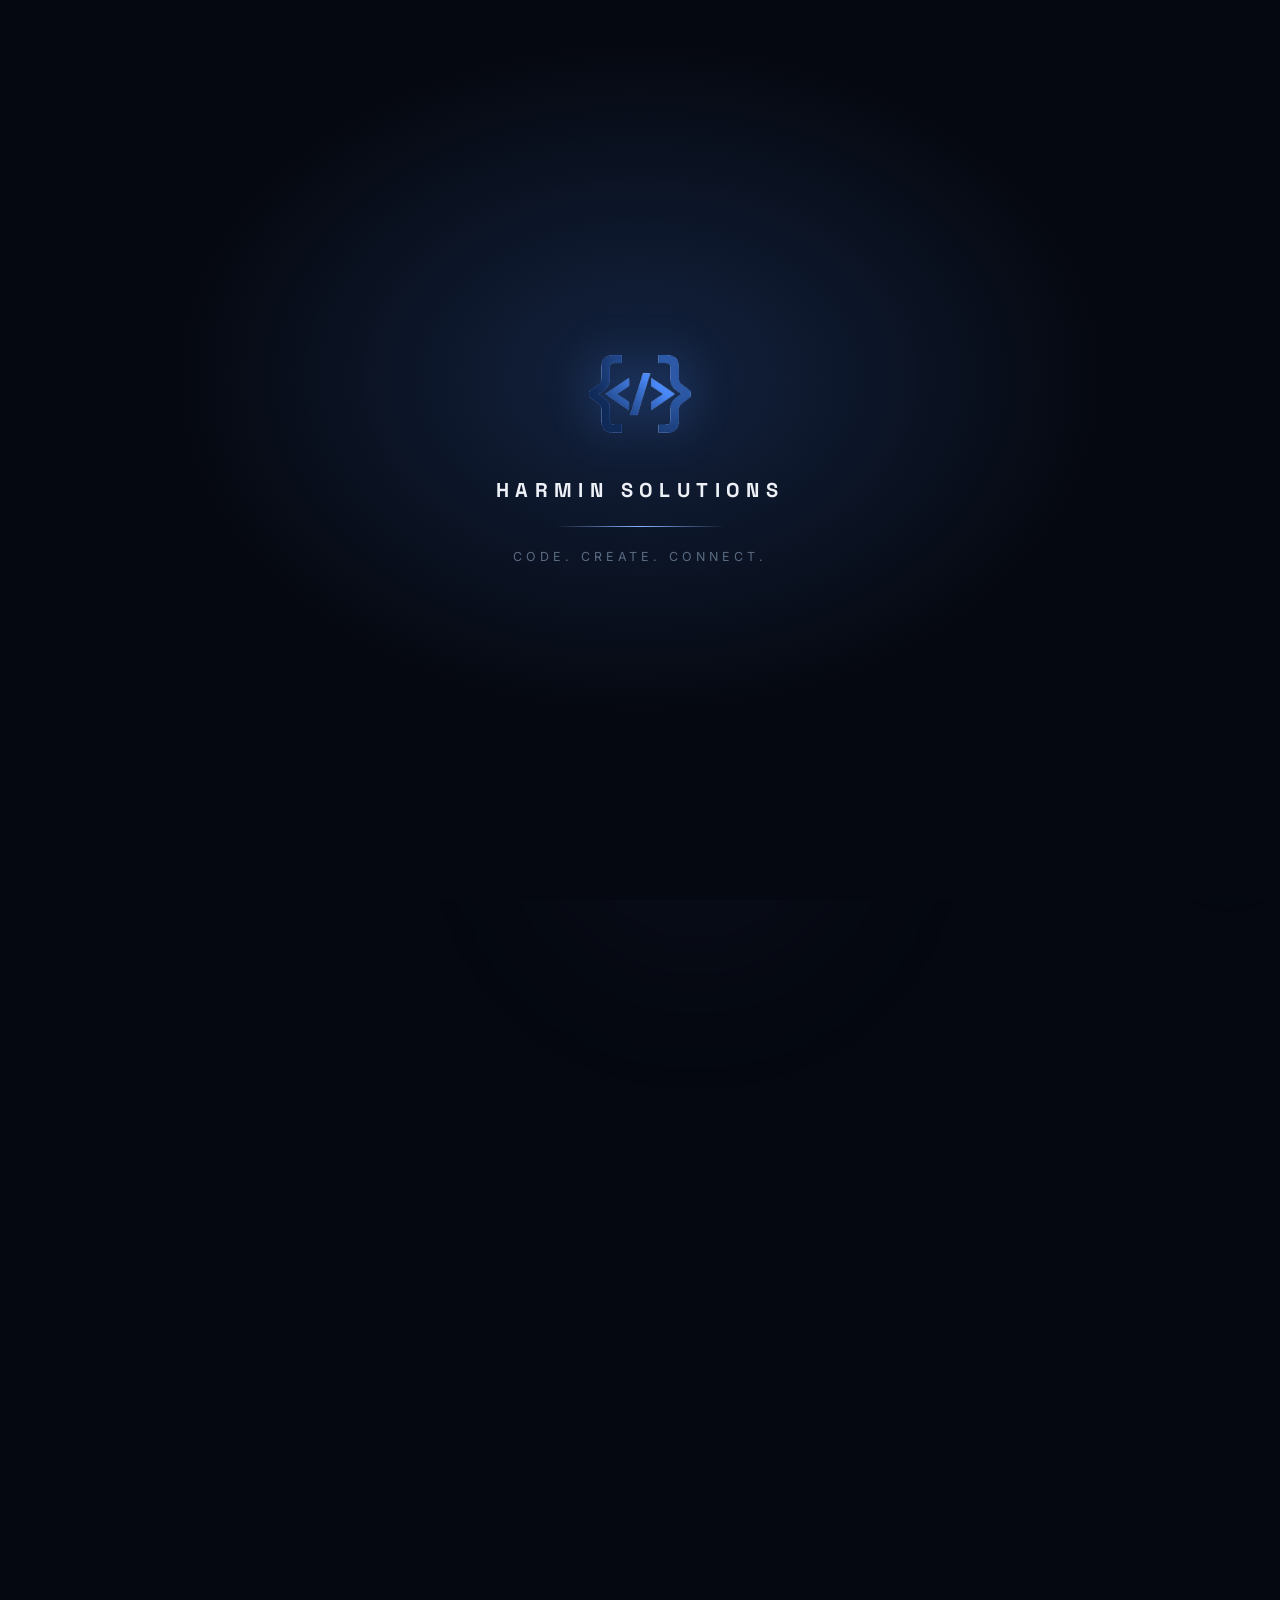
==== index.html @ 84d64950 "Update index.html" ====
<!DOCTYPE html>
<html lang="en">
<head>
<meta charset="UTF-8">
<meta name="viewport" content="width=device-width, initial-scale=1.0, viewport-fit=cover">
<script>
  // Always land at the top on refresh/reload/direct load instead of the
  // browser restoring the last scroll position or jumping to a #hash
  // left over from a previous in-page link click.
  if (window.history && 'scrollRestoration' in window.history) {
    window.history.scrollRestoration = 'manual';
  }
  if (window.location.hash && window.history && window.history.replaceState) {
    window.history.replaceState(null, '', window.location.pathname + window.location.search);
  }
</script>
<title>Harmin Solutions | Code. Create. Connect.</title>
<meta name="description" content="Harmin Solutions builds web apps, mobile apps, and custom software, designed, built, and supported by a hands-on dev team.">

<!-- Open Graph / rich link preview (WhatsApp, Telegram, iMessage, Slack, Discord, Facebook, LinkedIn) -->
<meta property="og:type" content="website">
<meta property="og:site_name" content="Harmin Solutions">
<meta property="og:title" content="Harmin Solutions | Code. Create. Connect.">
<meta property="og:description" content="Harmin Solutions builds web apps, mobile apps, and custom software, designed, built, and supported by a hands-on dev team.">
<meta property="og:image" content="https://harminsolutions.com/og-image.jpg">
<meta property="og:image:width" content="1200">
<meta property="og:image:height" content="630">
<meta property="og:image:alt" content="Harmin Solutions | Code. Create. Connect.">
<meta property="og:url" content="https://harminsolutions.com">

<!-- Twitter/X card -->
<meta name="twitter:card" content="summary_large_image">
<meta name="twitter:title" content="Harmin Solutions | Code. Create. Connect.">
<meta name="twitter:description" content="Harmin Solutions builds web apps, mobile apps, and custom software, designed, built, and supported by a hands-on dev team.">
<meta name="twitter:image" content="https://harminsolutions.com/og-image.jpg">
<link rel="icon" type="image/png" href="[data-uri]">
<link rel="preconnect" href="https://fonts.googleapis.com">
<link rel="preconnect" href="https://fonts.gstatic.com" crossorigin>
<link href="https://fonts.googleapis.com/css2?family=Space+Grotesk:wght@500;600;700;800&family=Inter:wght@400;500;600;700;800&display=swap" rel="stylesheet">
<style>
  :root{
    color-scheme: dark;
    --bg:#050810;
    --bg-soft:#0A1122;
    --panel:#0D1830;
    --panel-2:#101F3B;
    --glass: rgba(13,24,48,0.52);
    --glass-strong: rgba(9,15,30,0.8);
    --border:rgba(76,141,255,0.16);
    --border-strong:rgba(76,141,255,0.36);
    --navy-deep:#041635;
    --navy:#0C2D5C;
    --royal:#1B4E8F;
    --accent:#4C8DFF;
    --accent-2:#8AB4FF;
    --silver:#AEB7C4;
    --silver-bright:#E7EAF0;
    --slate:#3A4657;
    --ink:#EDF1F7;
    --ink-dim:#8FA0B8;
    --comment:#5A6B82;
    --maxw:1180px;
    --radius:14px;
    --radius-lg:24px;
    --ease-out: cubic-bezier(0.16,1,0.3,1);
    --ease-soft: cubic-bezier(0.22,0.61,0.36,1);
  }

  *{ margin:0; padding:0; box-sizing:border-box; }
  html{ scroll-behavior:smooth; -webkit-text-size-adjust:100%; text-size-adjust:100%; }

  html, body{
    max-width:100%;
    overflow-x:hidden;
  }

  body{
    background:var(--bg);
    color:var(--ink);
    font-family:'Inter', sans-serif;
    font-size:16px;
    line-height:1.6;
    -webkit-font-smoothing:antialiased;
    overflow-x:hidden;
  }

  body::before{
    content:"";
    position:fixed;
    inset:0;
    background-image:
      radial-gradient(ellipse 950px 550px at 12% -8%, rgba(76,141,255,0.16), transparent 60%),
      radial-gradient(ellipse 750px 520px at 100% 6%, rgba(138,180,255,0.10), transparent 60%),
      radial-gradient(ellipse 900px 600px at 85% 98%, rgba(27,78,143,0.18), transparent 55%),
      linear-gradient(rgba(255,255,255,0.02) 1px, transparent 1px),
      linear-gradient(90deg, rgba(255,255,255,0.02) 1px, transparent 1px);
    background-size: auto, auto, auto, 44px 44px, 44px 44px;
    pointer-events:none;
    z-index:0;
  }
  body::after{
    content:"";
    position:fixed;
    inset:0;
    z-index:1;
    pointer-events:none;
    opacity:0.03;
    mix-blend-mode:overlay;
    background-image:url("data:image/svg+xml,%3Csvg xmlns='http://www.w3.org/2000/svg' width='120' height='120'%3E%3Cfilter id='n'%3E%3CfeTurbulence type='fractalNoise' baseFrequency='0.9' numOctaves='2' stitchTiles='stitch'/%3E%3C/filter%3E%3Crect width='100%25' height='100%25' filter='url(%23n)'/%3E%3C/svg%3E");
  }

  .aurora{ position:fixed; z-index:0; pointer-events:none; border-radius:50%; filter:blur(95px); opacity:0.55; will-change:transform; }
  .aurora-1{ width:540px; height:540px; top:-150px; left:-130px; background:radial-gradient(circle, rgba(76,141,255,0.32), transparent 70%); animation:drift1 26s ease-in-out infinite; }
  .aurora-2{ width:460px; height:460px; top:28%; right:-160px; background:radial-gradient(circle, rgba(27,78,143,0.34), transparent 70%); animation:drift2 32s ease-in-out infinite; }
  .aurora-3{ width:420px; height:420px; bottom:-130px; left:38%; background:radial-gradient(circle, rgba(138,180,255,0.14), transparent 70%); animation:drift3 30s ease-in-out infinite; }
  @keyframes drift1{ 0%,100%{ transform:translate(0,0) scale(1);} 50%{ transform:translate(60px,80px) scale(1.12);} }
  @keyframes drift2{ 0%,100%{ transform:translate(0,0) scale(1);} 50%{ transform:translate(-70px,50px) scale(0.92);} }
  @keyframes drift3{ 0%,100%{ transform:translate(0,0) scale(1);} 50%{ transform:translate(40px,-60px) scale(1.08);} }

  #spotlight{ position:fixed; inset:0; z-index:2; pointer-events:none; opacity:0; transition:opacity 0.4s ease; background:radial-gradient(600px circle at var(--x,50%) var(--y,50%), rgba(76,141,255,0.07), transparent 70%); }
  #spotlight.active{ opacity:1; }

  h1,h2,h3,h4{ font-family:'Space Grotesk', sans-serif; font-weight:700; letter-spacing:-0.01em; color:var(--ink); }
  a{ color:inherit; text-decoration:none; -webkit-tap-highlight-color:rgba(76,141,255,0.15); }
  button{ -webkit-tap-highlight-color:rgba(76,141,255,0.15); }
  img{ max-width:100%; display:block; }
  .container{ width:100%; max-width:var(--maxw); margin:0 auto; padding:0 28px; position:relative; z-index:1; }
  section{ position:relative; z-index:1; }
  ::selection{ background:var(--accent); color:#04070F; }
  :focus-visible{ outline:2px solid var(--accent-2); outline-offset:3px; border-radius:4px; }

  #progress{ position:fixed; top:0; left:0; height:3px; width:0%; background:linear-gradient(90deg, var(--royal), var(--accent), var(--silver-bright)); z-index:200; box-shadow:0 0 12px rgba(76,141,255,0.6); transition:width 0.08s linear; }

  /* ---------- WELCOME / INTRO ---------- */
  .intro-overlay{
    position:fixed; inset:0; z-index:300;
    background:var(--bg);
    display:flex; align-items:center; justify-content:center; flex-direction:column; gap:20px;
    transition:opacity 0.9s var(--ease-out), visibility 0.9s var(--ease-out);
  }
  .intro-overlay::before{
    content:"";
    position:absolute; inset:0;
    background:radial-gradient(ellipse 720px 520px at 50% 42%, rgba(76,141,255,0.20), transparent 65%);
    pointer-events:none;
  }
  .intro-overlay.hide{ opacity:0; visibility:hidden; pointer-events:none; }
  body.intro-lock{ overflow:hidden; height:100vh; }

  .intro-logo{
    width:min(120px, 30vw);
    position:relative; z-index:1;
    opacity:0;
    animation:introLogoIn 1.7s var(--ease-out) 0.25s forwards;
  }
  @keyframes introLogoIn{
    0%{ opacity:0; transform:scale(0.7) translateY(18px); filter:drop-shadow(0 0 0px rgba(76,141,255,0)); }
    60%{ opacity:1; transform:scale(1.05) translateY(0); filter:drop-shadow(0 0 34px rgba(76,141,255,0.55)); }
    100%{ opacity:1; transform:scale(1) translateY(0); filter:drop-shadow(0 0 22px rgba(76,141,255,0.4)); }
  }
  .intro-word{
    font-family:'Space Grotesk', sans-serif; font-weight:700; font-size:1.25rem;
    letter-spacing:0.32em; text-transform:uppercase; color:var(--ink);
    opacity:0; position:relative; z-index:1;
    animation:introWordIn 1s var(--ease-out) 1.05s forwards;
  }
  @keyframes introWordIn{ from{ opacity:0; transform:translateY(8px); letter-spacing:0.5em; } to{ opacity:1; transform:translateY(0); letter-spacing:0.32em; } }
  .intro-line{
    width:0; height:1px; position:relative; z-index:1;
    background:linear-gradient(90deg, transparent, var(--accent-2), transparent);
    animation:introLineIn 1s var(--ease-out) 1.5s forwards;
  }
  @keyframes introLineIn{ to{ width:170px; } }
  .intro-tagline{
    font-size:0.78rem; letter-spacing:0.1em; text-transform:uppercase; color:var(--comment);
    opacity:0; position:relative; z-index:1;
    animation:introWordIn 1s var(--ease-out) 1.75s forwards;
  }

  @media (prefers-reduced-motion: reduce){
    .intro-overlay{ display:none !important; }
  }
  @media (max-width:600px){
    .intro-word{ font-size:1rem; letter-spacing:0.24em; }
  }

  .reveal{ opacity:0; transform:translateY(24px) scale(0.98); transition:opacity 0.8s var(--ease-out), transform 0.8s var(--ease-out); }
  .reveal.in{ opacity:1; transform:translateY(0) scale(1); }

  @media (prefers-reduced-motion: reduce){
    *{ transition:none !important; animation:none !important; }
    html{ scroll-behavior:auto; }
    .reveal{ opacity:1; transform:none; }
    .aurora{ display:none; }
    #spotlight{ display:none; }
    .marquee-track{ animation:none !important; flex-wrap:wrap; transform:none !important; }
    .hero-parallax{ transform:none !important; }
  }

  /* ---------- NAV ---------- */
  header{ position:fixed; top:0; left:0; right:0; z-index:100; background:rgba(5,8,16,0.62); backdrop-filter:blur(20px) saturate(160%); -webkit-backdrop-filter:blur(20px) saturate(160%); border-bottom:1px solid rgba(255,255,255,0.06); }
  nav{ max-width:var(--maxw); margin:0 auto; padding:14px max(28px, env(safe-area-inset-right)) 14px max(28px, env(safe-area-inset-left)); display:flex; align-items:center; justify-content:space-between; gap:12px; }
  .brand{ display:flex; align-items:center; gap:11px; min-width:0; flex-shrink:1; }
  .brand img{ height:32px; width:auto; flex-shrink:0; filter:drop-shadow(0 0 10px rgba(76,141,255,0.4)); }
  .brand-text{ font-family:'Space Grotesk', sans-serif; font-weight:700; font-size:1.12rem; color:var(--ink); letter-spacing:-0.01em; white-space:nowrap; overflow:hidden; text-overflow:ellipsis; }
  .nav-links{ display:flex; align-items:center; gap:30px; }
  .nav-links a{ font-size:0.92rem; color:var(--ink-dim); font-weight:500; position:relative; padding:4px 0; transition:color 0.2s ease; }
  .nav-links a:hover{ color:var(--ink); }
  .nav-links a::after{ content:""; position:absolute; left:0; bottom:0; width:0; height:1px; background:linear-gradient(90deg, var(--accent), var(--silver-bright)); transition:width 0.3s var(--ease-out); }
  .nav-links a:hover::after{ width:100%; }
  .nav-cta{ display:flex; align-items:center; gap:14px; flex-shrink:0; }

  .btn{ display:inline-flex; align-items:center; gap:8px; font-family:'Inter', sans-serif; font-weight:600; font-size:0.92rem; padding:11px 22px; border-radius:9px; cursor:pointer; border:1px solid transparent; transition:transform 0.25s var(--ease-out), box-shadow 0.25s var(--ease-out), background 0.25s ease, border-color .25s ease; white-space:nowrap; position:relative; isolation:isolate; }
  .btn:active{ transform:translateY(1px) scale(0.98); }

  .btn-primary{ background:linear-gradient(135deg, var(--silver-bright), var(--silver) 55%, #8b96a6); color:#0A1122; box-shadow:0 8px 24px -10px rgba(76,141,255,0.35); overflow:hidden; }
  .btn-primary::before{ content:""; position:absolute; inset:0; background:linear-gradient(115deg, transparent 20%, rgba(76,141,255,0.55) 45%, transparent 65%); transform:translateX(-120%); transition:transform 0.7s var(--ease-out); z-index:-1; }
  .btn-primary:hover::before{ transform:translateX(120%); }
  .btn-primary:hover{ box-shadow:0 10px 34px -6px rgba(76,141,255,0.5), 0 0 0 1px rgba(76,141,255,0.4); transform:translateY(-2px); }

  .btn-ghost{ background:rgba(255,255,255,0.02); border-color:var(--border-strong); color:var(--ink); backdrop-filter:blur(8px); }
  .btn-ghost:hover{ border-color:var(--accent-2); background:rgba(76,141,255,0.08); transform:translateY(-2px); box-shadow:0 8px 24px -12px rgba(76,141,255,0.4); }

  .menu-toggle{ display:none; background:none; border:none; color:var(--ink); cursor:pointer; padding:10px; margin:-10px; flex-shrink:0; }
  .menu-toggle svg line{ transition:transform 0.25s ease, opacity 0.2s ease; transform-origin:center; }
  .menu-toggle.active #menuLine1{ transform:translateY(6px) rotate(45deg); }
  .menu-toggle.active #menuLine2{ opacity:0; }
  .menu-toggle.active #menuLine3{ transform:translateY(-6px) rotate(-45deg); }

  /* ---------- HERO ---------- */
  .hero{ padding:172px 0 100px; display:grid; grid-template-columns:1.05fr 0.95fr; gap:40px; align-items:center; position:relative; }
  .eyebrow{ display:inline-flex; align-items:center; gap:8px; font-family:'Inter', sans-serif; font-weight:700; font-size:0.76rem; letter-spacing:0.1em; text-transform:uppercase; color:var(--accent-2); background:rgba(76,141,255,0.09); border:1px solid var(--border); padding:6px 12px; border-radius:100px; margin-bottom:22px; backdrop-filter:blur(6px); }
  .eyebrow .dot{ width:6px; height:6px; border-radius:50%; background:var(--accent-2); box-shadow:0 0 0 0 rgba(76,141,255,0.6); animation:pulse 2.2s infinite; }
  @keyframes pulse{ 0%{ box-shadow:0 0 0 0 rgba(76,141,255,0.5);} 70%{ box-shadow:0 0 0 6px rgba(76,141,255,0);} 100%{ box-shadow:0 0 0 0 rgba(76,141,255,0);} }

  .hero h1{ font-size:clamp(2.3rem, 4.4vw, 3.6rem); line-height:1.12; margin-bottom:22px; }
  .hero h1 .accent{ background:linear-gradient(100deg, var(--silver-bright), var(--accent-2) 45%, var(--silver-bright)); background-size:200% auto; -webkit-background-clip:text; background-clip:text; color:transparent; animation:sheen 6s linear infinite; }
  @keyframes sheen{ 0%{ background-position:0% center;} 100%{ background-position:200% center;} }
  .hero p.lead{ font-size:1.08rem; color:var(--ink-dim); max-width:480px; margin-bottom:34px; }
  .hero-ctas{ display:flex; gap:14px; flex-wrap:wrap; margin-bottom:36px; }
  .hero-meta{ display:flex; gap:26px; flex-wrap:wrap; }
  .hero-meta span{ font-size:0.85rem; color:var(--comment); display:flex; align-items:center; gap:7px; }
  .hero-meta svg{ width:15px; height:15px; flex-shrink:0; color:var(--accent-2); }

  /* ---------- 3D hero visual ---------- */
  .hero-visual{ position:relative; display:flex; align-items:center; justify-content:center; min-height:400px; perspective:1100px; }
  .hero-stage{ position:relative; width:320px; height:320px; max-width:100%; }
  .hero-glow{ position:absolute; inset:-70px; border-radius:50%; background:radial-gradient(circle, rgba(76,141,255,0.30), transparent 65%); filter:blur(6px); animation:stagepulse 5s ease-in-out infinite; }
  .hero-ring{ position:absolute; inset:6%; border:1px solid rgba(76,141,255,0.4); border-radius:50%; transform:rotateX(74deg); }
  .hero-ring-spin{ position:absolute; inset:0; border-radius:50%; animation:ringspin 16s linear infinite; }
  .hero-ring-spin::before{ content:""; position:absolute; top:-3px; left:50%; margin-left:-4px; width:8px; height:8px; background:var(--accent-2); border-radius:50%; box-shadow:0 0 14px var(--accent-2); }
  .hero-ring-2{ position:absolute; inset:16%; border:1px solid rgba(231,234,240,0.18); border-radius:50%; transform:rotateX(74deg) rotateZ(40deg); }
  .hero-shadow{ position:absolute; bottom:-14px; left:50%; transform:translateX(-50%); width:200px; height:30px; background:radial-gradient(ellipse, rgba(0,0,0,0.6), transparent 70%); filter:blur(4px); animation:shadowpulse 6s ease-in-out infinite; }
  .hero-parallax{ position:absolute; inset:0; transform:rotateY(var(--py,0deg)) rotateX(var(--px,0deg)); transition:transform 0.4s var(--ease-out); transform-style:preserve-3d; }
  .hero-icon-wrap{ position:relative; width:100%; height:100%; display:flex; align-items:center; justify-content:center; animation:float3d 6s ease-in-out infinite; transform-style:preserve-3d; }
  .hero-icon-wrap img{ width:220px; max-width:100%; filter:drop-shadow(0 26px 34px rgba(0,0,0,0.55)) drop-shadow(0 0 44px rgba(76,141,255,0.4)); }
  .hero-sheen{ position:absolute; inset:0; background:linear-gradient(115deg, transparent 34%, rgba(255,255,255,0.35) 50%, transparent 64%); mix-blend-mode:overlay; animation:sheenmove 5s ease-in-out infinite; pointer-events:none; border-radius:50%; }

  @keyframes float3d{ 0%,100%{ transform:translateY(0) rotateY(-8deg) rotateX(4deg);} 50%{ transform:translateY(-18px) rotateY(8deg) rotateX(-4deg);} }
  @keyframes ringspin{ from{ transform:rotateZ(0deg);} to{ transform:rotateZ(360deg);} }
  @keyframes stagepulse{ 0%,100%{ opacity:0.55; transform:scale(1);} 50%{ opacity:0.85; transform:scale(1.06);} }
  @keyframes shadowpulse{ 0%,100%{ transform:translateX(-50%) scale(1); opacity:0.55;} 50%{ transform:translateX(-50%) scale(0.82); opacity:0.3;} }
  @keyframes sheenmove{ 0%,100%{ transform:translateX(-30%);} 50%{ transform:translateX(30%);} }

  /* ---------- Section heading shared ---------- */
  .section-head{ max-width:620px; margin-bottom:56px; }
  .section-head .eyebrow{ margin-bottom:18px; }
  .section-head h2{ font-size:clamp(1.7rem, 3vw, 2.3rem); margin-bottom:14px; }
  .section-head p{ color:var(--ink-dim); font-size:1.02rem; }
  .section-head.center{ margin-left:auto; margin-right:auto; text-align:center; }
  .section-head.center p{ margin-left:auto; margin-right:auto; }

  /* ---------- SERVICES (bento) ---------- */
  .services{ padding:110px 0; }
  .services-grid{ display:grid; grid-template-columns:repeat(3, 1fr); grid-auto-flow:dense; gap:18px; }
  .service-card{ background:var(--glass); backdrop-filter:blur(16px) saturate(140%); -webkit-backdrop-filter:blur(16px) saturate(140%); border:1px solid var(--border); border-radius:var(--radius); padding:28px 24px; transition:transform 0.4s var(--ease-out), border-color 0.4s ease, box-shadow 0.4s ease, background 0.4s ease; position:relative; overflow:hidden; }
  .service-card::before{ content:""; position:absolute; inset:0; background:radial-gradient(320px circle at var(--mx,50%) var(--my,0%), rgba(76,141,255,0.14), transparent 60%); opacity:0; transition:opacity 0.4s ease; pointer-events:none; }
  .service-card:hover::before{ opacity:1; }
  .service-card:hover{ transform:translateY(-6px); border-color:var(--border-strong); background:rgba(16,31,59,0.62); box-shadow:0 24px 50px -24px rgba(76,141,255,0.4); }
  @media (min-width:981px){ .service-card.featured{ grid-column:span 2; } .service-card.featured p{ max-width:70%; } }
  .service-icon-wrap{ width:44px; height:44px; border-radius:12px; background:linear-gradient(155deg, rgba(76,141,255,0.18), rgba(27,78,143,0.06)); border:1px solid var(--border); display:flex; align-items:center; justify-content:center; margin-bottom:18px; transition:transform 0.4s var(--ease-out), box-shadow 0.4s ease; }
  .service-card:hover .service-icon-wrap{ transform:scale(1.08) rotate(-4deg); box-shadow:0 0 24px -4px rgba(76,141,255,0.55); }
  .service-icon{ width:22px; height:22px; color:var(--accent-2); }
  .service-card h3{ font-size:1.1rem; margin-bottom:10px; }
  .service-card p{ color:var(--ink-dim); font-size:0.93rem; }

  /* ---------- PROCESS ---------- */
  .process{ padding:110px 0; background:var(--bg-soft); border-top:1px solid rgba(255,255,255,0.05); border-bottom:1px solid rgba(255,255,255,0.05); position:relative; overflow:hidden; }
  .process-grid{ display:grid; grid-template-columns:repeat(3, 1fr); gap:0; border:1px solid var(--border); border-radius:var(--radius-lg); overflow:hidden; background:var(--glass); backdrop-filter:blur(16px) saturate(140%); -webkit-backdrop-filter:blur(16px) saturate(140%); position:relative; }
  .process-step{ padding:44px 34px; border-right:1px solid var(--border); position:relative; transition:background 0.4s ease; }
  .process-step:hover{ background:rgba(76,141,255,0.05); }
  .process-step:last-child{ border-right:none; }
  .process-num{ font-family:'Space Grotesk', sans-serif; font-weight:700; font-size:0.85rem; color:var(--comment); margin-bottom:24px; display:inline-flex; align-items:center; justify-content:center; width:34px; height:34px; border-radius:50%; border:1px solid var(--border-strong); background:rgba(76,141,255,0.07); transition:box-shadow 0.4s ease, border-color 0.4s ease, color 0.4s ease; }
  .process-step:hover .process-num{ box-shadow:0 0 22px -2px rgba(76,141,255,0.6); border-color:var(--accent-2); color:var(--accent-2); }
  .process-step h3{ font-size:1.6rem; margin-bottom:14px; }
  .process-step h3 .bracket{ color:var(--accent-2); }
  .process-step p{ color:var(--ink-dim); font-size:0.95rem; }

  /* ---------- CLIENTS ---------- */
  .clients{ padding:110px 0; }
  .clients-grid{ display:grid; grid-template-columns:repeat(auto-fit, minmax(220px, 1fr)); gap:20px; max-width:820px; margin:0 auto; }
  .client-card{ background:var(--glass); backdrop-filter:blur(16px) saturate(140%); -webkit-backdrop-filter:blur(16px) saturate(140%); border:1px solid var(--border); border-radius:var(--radius-lg); padding:38px 30px; display:flex; flex-direction:column; align-items:center; text-align:center; gap:16px; transition:transform 0.4s var(--ease-out), border-color 0.4s ease, box-shadow 0.4s ease; }
  .client-card:hover{ transform:translateY(-6px); border-color:var(--border-strong); box-shadow:0 24px 50px -24px rgba(76,141,255,0.4); }
  .client-logo{ width:96px; height:96px; object-fit:contain; filter:drop-shadow(0 8px 18px rgba(0,0,0,0.4)); }
  .client-card h4{ font-family:'Space Grotesk', sans-serif; font-size:1.05rem; font-weight:700; }
  .client-card span{ font-size:0.85rem; color:var(--ink-dim); }
  .client-visit{ display:inline-flex; align-items:center; gap:6px; font-size:0.8rem; font-weight:600; color:var(--accent-2); opacity:0.85; transition:opacity 0.25s ease, gap 0.25s ease; }
  .client-visit svg{ width:13px; height:13px; }
  .client-card:hover .client-visit{ opacity:1; gap:9px; }
  .client-card.placeholder{ border-style:dashed; opacity:0.55; transition:opacity 0.35s ease, transform 0.4s var(--ease-out), border-color 0.35s ease; }
  .client-card.placeholder:hover{ opacity:1; }
  .client-card.placeholder .client-logo-slot{ width:64px; height:64px; border-radius:50%; border:1.5px dashed var(--border-strong); display:flex; align-items:center; justify-content:center; color:var(--comment); font-size:1.6rem; }

  /* ---------- WHY / TECH ---------- */
  .why{ padding:110px 0; }
  .why-grid{ display:grid; grid-template-columns:1fr 1fr; gap:48px; align-items:start; }
  .why-grid > *, .leadership-grid > *, .contact-grid > *, .clients-grid > *{ min-width:0; }
  .why-list{ display:flex; flex-direction:column; gap:22px; }
  .why-item{ display:flex; gap:16px; align-items:flex-start; transition:transform 0.35s var(--ease-out); }
  .why-item:hover{ transform:translateX(4px); }
  .why-check{ flex-shrink:0; width:26px; height:26px; border-radius:8px; background:rgba(76,141,255,0.13); border:1px solid var(--border-strong); display:flex; align-items:center; justify-content:center; margin-top:2px; transition:box-shadow 0.35s ease, background 0.35s ease; }
  .why-item:hover .why-check{ box-shadow:0 0 18px -2px rgba(76,141,255,0.6); background:rgba(76,141,255,0.24); }
  .why-check svg{ width:13px; height:13px; color:var(--accent-2); }
  .why-item h4{ font-family:'Inter',sans-serif; font-size:1.02rem; font-weight:600; margin-bottom:5px; }
  .why-item p{ color:var(--ink-dim); font-size:0.92rem; }

  .tech-card{ background:var(--glass-strong); backdrop-filter:blur(20px) saturate(150%); -webkit-backdrop-filter:blur(20px) saturate(150%); border:1px solid var(--border); border-radius:var(--radius-lg); padding:32px 28px; position:relative; overflow:hidden; box-shadow:0 30px 60px -30px rgba(0,0,0,0.6); }
  .tech-card h3{ font-size:1.15rem; margin-bottom:8px; }
  .tech-card p{ color:var(--ink-dim); font-size:0.93rem; margin-bottom:22px; }

  .marquee{ overflow:hidden; -webkit-mask-image:linear-gradient(90deg, transparent, #000 8%, #000 92%, transparent); mask-image:linear-gradient(90deg, transparent, #000 8%, #000 92%, transparent); }
  .marquee-track{ display:flex; gap:9px; width:max-content; animation:marquee 24s linear infinite; }
  .marquee:hover .marquee-track{ animation-play-state:paused; }
  @keyframes marquee{ from{ transform:translateX(0); } to{ transform:translateX(-50%); } }
  .tag{ font-family:'Inter', sans-serif; font-weight:500; font-size:0.82rem; padding:7px 13px; border-radius:8px; background:rgba(255,255,255,0.04); border:1px solid var(--border); color:var(--ink-dim); white-space:nowrap; transition:border-color 0.3s ease, color 0.3s ease, background 0.3s ease; }
  .tag:hover{ border-color:var(--accent-2); color:var(--accent-2); background:rgba(76,141,255,0.08); }

  /* ---------- LEADERSHIP ---------- */
  .leadership{ padding:110px 0; }
  .leadership-grid{ display:grid; grid-template-columns:0.62fr 1.38fr; gap:52px; align-items:center; }
  .leader-photo-wrap{ position:relative; border-radius:20px; padding:3px; perspective:800px; }
  .leader-photo-wrap::before{ content:""; position:absolute; inset:0; border-radius:inherit; padding:2px; background:conic-gradient(from var(--rot2,0deg), var(--royal), var(--accent-2), var(--silver-bright), var(--royal)); -webkit-mask:linear-gradient(#000 0 0) content-box, linear-gradient(#000 0 0); -webkit-mask-composite:xor; mask-composite:exclude; animation:rotate-border2 8s linear infinite; opacity:0.85; }
  @keyframes rotate-border2{ to{ --rot2:360deg; } }
  @property --rot2{ syntax:'<angle>'; inherits:false; initial-value:0deg; }
  .leader-photo-wrap .frame{ position:relative; border-radius:18px; overflow:hidden; background:var(--panel); transform:rotateX(0deg) rotateY(0deg); transition:transform 0.3s var(--ease-out); transform-style:preserve-3d; }
  .leader-photo-wrap img{ width:100%; display:block; filter:saturate(1.04) contrast(1.05); }
  .leader-tag{ position:absolute; bottom:14px; left:14px; background:rgba(5,8,16,0.72); border:1px solid var(--border-strong); backdrop-filter:blur(8px); padding:7px 13px; border-radius:8px; font-family:'Space Grotesk', sans-serif; font-weight:600; font-size:0.72rem; color:var(--accent-2); letter-spacing:0.04em; z-index:2; }
  .leader-corner{ position:absolute; top:-14px; right:-14px; width:42px; height:42px; color:var(--accent-2); opacity:0.9; z-index:3; filter:drop-shadow(0 0 10px rgba(76,141,255,0.5)); }

  .leader-content .eyebrow{ margin-bottom:18px; }
  .leader-content h2{ font-size:clamp(1.6rem, 2.6vw, 2.1rem); margin-bottom:4px; }
  .leader-role{ font-family:'Inter', sans-serif; font-weight:600; font-size:0.88rem; color:var(--accent-2); margin-bottom:22px; display:block; }
  .leader-content p.bio{ color:var(--ink-dim); font-size:1rem; margin-bottom:18px; max-width:580px; }
  .leader-quote{ font-family:'Space Grotesk', sans-serif; font-weight:500; font-size:1.02rem; font-style:italic; color:var(--ink); border-left:2px solid var(--accent-2); padding:12px 0 12px 18px; margin:24px 0 26px; max-width:560px; background:linear-gradient(90deg, rgba(76,141,255,0.09), transparent 70%); border-radius:0 10px 10px 0; }
  .leader-focus{ display:flex; flex-wrap:wrap; gap:9px; }

  @media (max-width: 860px){ .leadership-grid{ grid-template-columns:1fr; } .leader-photo-wrap{ max-width:340px; margin:0 auto; } }

  /* ---------- CONTACT ---------- */
  .contact{ padding:110px 0 130px; background:var(--bg-soft); border-top:1px solid rgba(255,255,255,0.05); }
  .contact-grid{ display:grid; grid-template-columns:0.9fr 1.1fr; gap:40px; }
  .info-card{ background:var(--glass-strong); backdrop-filter:blur(20px) saturate(150%); -webkit-backdrop-filter:blur(20px) saturate(150%); border:1px solid var(--border); border-radius:var(--radius-lg); overflow:hidden; height:fit-content; box-shadow:0 30px 60px -30px rgba(0,0,0,0.6); padding:10px; }
  .info-row{ display:flex; align-items:center; gap:14px; padding:16px 14px; border-radius:12px; transition:background 0.25s ease, transform 0.25s ease; }
  .info-row:hover{ background:rgba(76,141,255,0.07); transform:translateX(3px); }
  .info-icon{ flex-shrink:0; width:42px; height:42px; border-radius:11px; background:rgba(76,141,255,0.12); border:1px solid var(--border-strong); display:flex; align-items:center; justify-content:center; }
  .info-icon svg{ width:19px; height:19px; color:var(--accent-2); }
  .info-row .label{ font-size:0.76rem; color:var(--comment); text-transform:uppercase; letter-spacing:0.06em; margin-bottom:2px; }
  .info-row .value{ font-size:0.96rem; color:var(--ink); font-weight:500; }
  .info-row:hover .value{ color:var(--accent-2); }
  .status-dot{ width:8px; height:8px; border-radius:50%; background:#3DDC84; box-shadow:0 0 10px rgba(61,220,132,0.7); flex-shrink:0; }

  .form-card{ background:var(--glass-strong); backdrop-filter:blur(20px) saturate(150%); -webkit-backdrop-filter:blur(20px) saturate(150%); border:1px solid var(--border); border-radius:var(--radius-lg); padding:32px; box-shadow:0 30px 60px -30px rgba(0,0,0,0.6); }
  .form-row{ display:grid; grid-template-columns:1fr 1fr; gap:16px; margin-bottom:16px; }
  .field{ display:flex; flex-direction:column; gap:7px; margin-bottom:16px; }
  .field label{ font-size:0.8rem; font-weight:500; color:var(--ink-dim); }
  .field input, .field select, .field textarea{ background:rgba(255,255,255,0.03); border:1px solid var(--border); border-radius:9px; padding:11px 13px; color:var(--ink); font-family:'Inter', sans-serif; font-size:0.93rem; resize:vertical; transition:border-color 0.25s ease, box-shadow 0.25s ease, background 0.25s ease; color-scheme:dark; width:100%; }
  .field select{ background-color:var(--panel-2); }
  .field select option{ background-color:#101F3B; color:#EDF1F7; }
  .field input:focus, .field select:focus, .field textarea:focus{ outline:none; border-color:var(--accent-2); background:rgba(76,141,255,0.07); box-shadow:0 0 0 4px rgba(76,141,255,0.14); }
  .field textarea{ min-height:108px; }
  .form-note{ font-size:0.8rem; color:var(--comment); margin-top:14px; }

  /* ---------- FOOTER ---------- */
  footer{ padding:48px 0 36px; border-top:1px solid rgba(255,255,255,0.06); position:relative; }
  footer::before{ content:""; position:absolute; top:-1px; left:0; right:0; height:1px; background:linear-gradient(90deg, transparent, rgba(76,141,255,0.45), transparent); }
  .footer-grid{ display:flex; justify-content:space-between; align-items:center; flex-wrap:wrap; gap:20px; }
  .footer-brand{ display:flex; align-items:center; gap:10px; }
  .footer-brand img{ height:24px; filter:drop-shadow(0 0 8px rgba(76,141,255,0.35)); }
  .footer-brand span{ font-size:0.82rem; color:var(--comment); }
  .footer-links{ display:flex; align-items:center; gap:22px; flex-wrap:wrap; }
  .footer-links a{ font-size:0.86rem; color:var(--ink-dim); transition:color 0.2s ease; }
  .footer-links a:hover{ color:var(--accent-2); }
  .footer-social{ display:flex; gap:10px; }
  .footer-social a{ width:40px; height:40px; border-radius:50%; border:1px solid var(--border); display:flex; align-items:center; justify-content:center; color:var(--ink-dim); transition:border-color 0.25s ease, color 0.25s ease, transform 0.25s ease; }
  .footer-social a:hover{ border-color:var(--accent-2); color:var(--accent-2); transform:translateY(-2px); }
  .footer-social svg{ width:16px; height:16px; }
  .footer-copy{ font-size:0.78rem; color:var(--comment); }

  /* ---------- WHATSAPP FLOATING BUTTON ---------- */
  .wa-float{ position:fixed; bottom:calc(24px + env(safe-area-inset-bottom)); right:calc(24px + env(safe-area-inset-right)); width:56px; height:56px; border-radius:50%; background:linear-gradient(135deg, var(--royal), var(--accent)); display:flex; align-items:center; justify-content:center; box-shadow:0 10px 30px -8px rgba(76,141,255,0.55); z-index:90; transition:transform 0.25s var(--ease-out); }
  .wa-float::before, .wa-float::after{ content:""; position:absolute; inset:0; border-radius:50%; border:1.5px solid var(--accent-2); animation:wa-ring 2.6s ease-out infinite; opacity:0; }
  .wa-float::after{ animation-delay:1.3s; }
  @keyframes wa-ring{ 0%{ transform:scale(1); opacity:0.5; } 100%{ transform:scale(1.7); opacity:0; } }
  .wa-float:hover{ transform:scale(1.08); }
  .wa-float svg{ width:26px; height:26px; color:#fff; }

  /* ---------- RESPONSIVE ---------- */
  @media (max-width: 980px){
    .hero{ grid-template-columns:1fr; padding-top:140px; }
    .hero p.lead{ max-width:100%; }
    .hero-visual{ min-height:280px; order:-1; }
    .hero-stage{ width:220px; height:220px; }
    .hero-icon-wrap img{ width:150px; }
    .services-grid{ grid-template-columns:repeat(2, 1fr); }
    .service-card.featured{ grid-column:auto; }
    .process-grid{ grid-template-columns:1fr; }
    .process-step{ border-right:none; border-bottom:1px solid var(--border); }
    .process-step:last-child{ border-bottom:none; }
    .why-grid{ grid-template-columns:1fr; }
    .contact-grid{ grid-template-columns:1fr; }
  }
  @media (max-width: 860px){
    .nav-links{ display:none; }
    .menu-toggle{ display:block; }
    .nav-cta{ display:none; }
  }
  @media (max-width: 720px){
    .services-grid{ grid-template-columns:1fr; }
    .form-row{ grid-template-columns:1fr; }
    nav{ padding:14px max(20px, env(safe-area-inset-right)) 14px max(20px, env(safe-area-inset-left)); }
    .container{ padding:0 20px; }
    .hero{ padding-top:118px; padding-bottom:70px; }
    .hero-ctas .btn{ width:100%; justify-content:center; }
    .footer-grid{ justify-content:center; text-align:center; }
    .services, .process, .clients, .why, .leadership{ padding:72px 0; }
    .contact{ padding:72px 0 90px; }
    .section-head{ margin-bottom:40px; }
    /* Stops iOS Safari from zooming the whole page in when a field is tapped */
    .field input, .field select, .field textarea{ font-size:16px; }
  }
  @media (max-width: 480px){
    .brand-text{ max-width:44vw; }
    .eyebrow{ font-size:0.7rem; padding:6px 10px; }
    .info-row{ padding:14px 10px; }
    .form-card{ padding:22px; }
    .tech-card{ padding:26px 20px; }
  }

  /* Very small / older phones - iPhone SE, small Android, ~320-380px wide */
  @media (max-width: 380px){
    .container{ padding:0 16px; }
    nav{ padding:12px max(16px, env(safe-area-inset-right)) 12px max(16px, env(safe-area-inset-left)); }
    .hero{ padding-top:106px; }
    .hero-visual{ min-height:220px; }
    .hero-stage{ width:170px; height:170px; }
    .hero-icon-wrap img{ width:115px; }
    .brand-text{ max-width:34vw; font-size:1rem; }
    .btn{ padding:10px 18px; }
  }

  /* Short / landscape phones - keep the hero and intro from overflowing
     or feeling cramped when vertical space is limited */
  @media (max-height: 480px) and (orientation: landscape){
    .hero{ padding-top:92px; padding-bottom:36px; }
    .hero-visual{ min-height:0; }
    .hero-stage{ width:150px; height:150px; }
    .hero-icon-wrap img{ width:105px; }
    .intro-logo{ width:80px; }
    .intro-tagline{ display:none; }
    .mobile-menu{ padding-top:12px; gap:10px; }
  }

  .mobile-menu{ display:none; position:fixed; top:64px; left:0; right:0; max-height:calc(100vh - 64px); overflow-y:auto; -webkit-overflow-scrolling:touch; background:rgba(9,15,30,0.88); backdrop-filter:blur(20px) saturate(160%); -webkit-backdrop-filter:blur(20px) saturate(160%); border-bottom:1px solid var(--border); padding:18px max(20px, env(safe-area-inset-right)) calc(26px + env(safe-area-inset-bottom)) max(20px, env(safe-area-inset-left)); z-index:99; flex-direction:column; gap:16px; }
  .mobile-menu.open{ display:flex; }
  .mobile-menu a{ font-size:0.98rem; color:var(--ink-dim); }
  .mobile-menu .btn{ justify-content:center; }
</style>
</head>
<body>

<div class="intro-overlay" id="introOverlay">
  <img class="intro-logo" src="[data-uri]" alt="Harmin Solutions">
  <span class="intro-word">Harmin Solutions</span>
  <span class="intro-line"></span>
  <span class="intro-tagline">Code. Create. Connect.</span>
</div>

<div id="progress"></div>
<div id="spotlight"></div>
<div class="aurora aurora-1"></div>
<div class="aurora aurora-2"></div>
<div class="aurora aurora-3"></div>

<header>
  <nav>
    <a href="#top" class="brand">
      <img src="[data-uri]" alt="Harmin Solutions">
      <span class="brand-text">Harmin Solutions</span>
    </a>
    <div class="nav-links">
      <a href="#services">Services</a>
      <a href="#process">Approach</a>
      <a href="#clients">Clients</a>
      <a href="#leadership">Founder</a>
      <a href="#contact">Contact</a>
    </div>
    <div class="nav-cta">
      <a href="#contact" class="btn btn-ghost">Get in touch</a>
      <a id="wa-nav-link" href="#" target="_blank" rel="noopener" class="btn btn-primary">Let's talk</a>
    </div>
    <button class="menu-toggle" id="menuToggle" aria-label="Toggle menu" aria-expanded="false">
      <svg width="24" height="24" viewBox="0 0 24 24" fill="none" stroke="currentColor" stroke-width="2">
        <line id="menuLine1" x1="3" y1="6" x2="21" y2="6"/>
        <line id="menuLine2" x1="3" y1="12" x2="21" y2="12"/>
        <line id="menuLine3" x1="3" y1="18" x2="21" y2="18"/>
      </svg>
    </button>
  </nav>
  <div class="mobile-menu" id="mobileMenu">
    <a href="#services">Services</a>
    <a href="#process">Approach</a>
    <a href="#clients">Clients</a>
    <a href="#leadership">Founder</a>
    <a href="#contact">Contact</a>
    <a id="wa-mobile-link" href="#" target="_blank" rel="noopener" class="btn btn-primary">Let's talk on WhatsApp</a>
  </div>
</header>

<main id="top">

  <!-- HERO -->
  <section class="hero container">
    <div class="hero-copy">
      <span class="eyebrow"><span class="dot"></span>HARMIN SOLUTIONS</span>
      <h1>We turn ideas into <span class="accent">software people actually use.</span></h1>
      <p class="lead">A hands-on team building websites, mobile apps, and custom software from the first sketch to the support call after launch.</p>
      <div class="hero-ctas">
        <a id="wa-hero-link" href="#" target="_blank" rel="noopener" class="btn btn-primary">
          Start a project
          <svg width="15" height="15" viewBox="0 0 24 24" fill="none" stroke="currentColor" stroke-width="2.4"><line x1="5" y1="12" x2="19" y2="12"/><polyline points="12 5 19 12 12 19"/></svg>
        </a>
        <a href="#services" class="btn btn-ghost">See our services</a>
      </div>
      <div class="hero-meta">
        <span>
          <svg viewBox="0 0 24 24" fill="none" stroke="currentColor" stroke-width="2"><path d="M12 2l3 7h7l-5.5 4.5L18 21l-6-4.5L6 21l1.5-7.5L2 9h7z"/></svg>
          Working with clients anywhere
        </span>
        <span>
          <svg viewBox="0 0 24 24" fill="none" stroke="currentColor" stroke-width="2"><circle cx="12" cy="12" r="10"/><polyline points="12 6 12 12 16 14"/></svg>
          Usually reply within one business day
        </span>
      </div>
    </div>

    <div class="hero-visual reveal" id="heroVisual">
      <div class="hero-stage">
        <div class="hero-glow"></div>
        <div class="hero-ring-spin"><div class="hero-ring"></div></div>
        <div class="hero-ring-2"></div>
        <div class="hero-shadow"></div>
        <div class="hero-parallax" id="heroParallax">
          <div class="hero-icon-wrap">
            <img src="[data-uri]" alt="Harmin Solutions 3D logo mark">
            <div class="hero-sheen"></div>
          </div>
        </div>
      </div>
    </div>
  </section>

  <!-- SERVICES -->
  <section class="services container" id="services">
    <div class="section-head reveal">
      <span class="eyebrow">SERVICES</span>
      <h2>Everything you need to ship a real product.</h2>
      <p>From a single landing page to the software that runs your whole operation. We scope it honestly and build it properly.</p>
    </div>
    <div class="services-grid">

      <div class="service-card featured reveal">
        <span class="service-icon-wrap"><svg class="service-icon" viewBox="0 0 24 24" fill="none" stroke="currentColor" stroke-width="1.6"><rect x="3" y="4" width="18" height="16" rx="2"/><line x1="3" y1="9" x2="21" y2="9"/><circle cx="6.5" cy="6.5" r="0.6" fill="currentColor"/><circle cx="9" cy="6.5" r="0.6" fill="currentColor"/></svg></span>
        <h3>Web Development</h3>
        <p>Marketing sites, web apps, and dashboards. Fast to load, easy to update, built to last.</p>
      </div>

      <div class="service-card reveal">
        <span class="service-icon-wrap"><svg class="service-icon" viewBox="0 0 24 24" fill="none" stroke="currentColor" stroke-width="1.6"><rect x="6" y="2" width="12" height="20" rx="2.5"/><line x1="10" y1="19" x2="14" y2="19"/></svg></span>
        <h3>Mobile Apps</h3>
        <p>iOS and Android apps that feel native, from a single codebase whenever it makes sense.</p>
      </div>

      <div class="service-card reveal">
        <span class="service-icon-wrap"><svg class="service-icon" viewBox="0 0 24 24" fill="none" stroke="currentColor" stroke-width="1.6"><path d="M14.7 6.3a4 4 0 1 1 3 7.3l-6.4 6.4a2 2 0 1 1-3-3l6.4-6.4a4 4 0 0 1 0-4.3z"/><path d="M9 9 4.5 4.5"/></svg></span>
        <h3>Custom Software</h3>
        <p>Internal tools and automation built around how your team actually works, not the other way round.</p>
      </div>

      <div class="service-card featured reveal">
        <span class="service-icon-wrap"><svg class="service-icon" viewBox="0 0 24 24" fill="none" stroke="currentColor" stroke-width="1.6"><circle cx="12" cy="12" r="9"/><path d="M12 7v5l3 3"/></svg></span>
        <h3>UI/UX Design</h3>
        <p>Interfaces people enjoy using. Designed and tested before a single line of code is written.</p>
      </div>

      <div class="service-card reveal">
        <span class="service-icon-wrap"><svg class="service-icon" viewBox="0 0 24 24" fill="none" stroke="currentColor" stroke-width="1.6"><path d="M7 18a4.5 4.5 0 0 1-1-8.9A5 5 0 0 1 16 7a4.5 4.5 0 0 1 1 11H7z"/></svg></span>
        <h3>Cloud &amp; DevOps</h3>
        <p>Hosting, deployment, and infrastructure set up to scale quietly in the background.</p>
      </div>

      <div class="service-card reveal">
        <span class="service-icon-wrap"><svg class="service-icon" viewBox="0 0 24 24" fill="none" stroke="currentColor" stroke-width="1.6"><path d="M3 12a9 9 0 1 1 4 7.5"/><path d="M3 12v6h6"/></svg></span>
        <h3>Maintenance &amp; Support</h3>
        <p>Ongoing fixes, updates, and a developer who actually picks up the phone after launch.</p>
      </div>

    </div>
  </section>

  <!-- PROCESS -->
  <section class="process" id="process">
    <div class="container">
      <div class="section-head reveal">
        <span class="eyebrow">OUR APPROACH</span>
        <h2>Code. Create. Connect.</h2>
        <p>It's our tagline because it's genuinely how every project moves. From a solid foundation to a finished product to a working relationship.</p>
      </div>
      <div class="process-grid reveal">
        <div class="process-step">
          <span class="process-num">01</span>
          <h3><span class="bracket">{</span>Code<span class="bracket">}</span></h3>
          <p>We start with a clean, well-structured foundation. No shortcuts that quietly become next year's problem.</p>
        </div>
        <div class="process-step">
          <span class="process-num">02</span>
          <h3><span class="bracket">&lt;</span>Create<span class="bracket">/&gt;</span></h3>
          <p>We design and build the actual product, the screens, the features, and the small details people notice.</p>
        </div>
        <div class="process-step">
          <span class="process-num">03</span>
          <h3><span class="bracket">{</span>Connect<span class="bracket">}</span></h3>
          <p>We wire it up to your business and your customers, then stay on for support once it's live.</p>
        </div>
      </div>
    </div>
  </section>

  <!-- CLIENTS -->
  <section class="clients container" id="clients">
    <div class="section-head center reveal" style="margin-left:auto;margin-right:auto;">
      <span class="eyebrow">CLIENTS</span>
      <h2>Trusted by businesses who needed it done right.</h2>
      <p>A growing list of teams we've built and shipped software for.</p>
    </div>
    <div class="clients-grid reveal">
      <a class="client-card" href="https://datodrmuhammad.com" target="_blank" rel="noopener" aria-label="Visit Pusat Tuisyen Dr. Muhammad website">
        <img class="client-logo" src="[data-uri]" alt="Pusat Tuisyen Dr. Muhammad logo">
        <h4>Dr. Muhammad</h4>
        <span>Pusat Tuisyen Dr. Muhammad, Penang</span>
        <span class="client-visit">Visit website
          <svg viewBox="0 0 24 24" fill="none" stroke="currentColor" stroke-width="2.4"><path d="M7 17 17 7"/><path d="M8 7h9v9"/></svg>
        </span>
      </a>
      <a class="client-card placeholder" href="#contact" aria-label="Get in touch about your project">
        <div class="client-logo-slot">+</div>
        <h4>Your business here</h4>
        <span>Let's build something together</span>
        <span class="client-visit">Get in touch
          <svg viewBox="0 0 24 24" fill="none" stroke="currentColor" stroke-width="2.4"><line x1="5" y1="12" x2="19" y2="12"/><polyline points="12 5 19 12 12 19"/></svg>
        </span>
      </a>
    </div>
  </section>

  <!-- WHY / TECH -->
  <section class="why" id="why">
    <div class="container why-grid">
      <div class="reveal">
        <div class="section-head" style="margin-bottom:36px;">
          <span class="eyebrow">WHY HARMIN</span>
          <h2>Built like a small studio, not a call centre.</h2>
        </div>
        <div class="why-list">
          <div class="why-item">
            <span class="why-check"><svg viewBox="0 0 24 24" fill="none" stroke="currentColor" stroke-width="3"><polyline points="20 6 9 17 4 12"/></svg></span>
            <div><h4>Direct line to your developer</h4><p>No account managers in between. You talk to the person building your product.</p></div>
          </div>
          <div class="why-item">
            <span class="why-check"><svg viewBox="0 0 24 24" fill="none" stroke="currentColor" stroke-width="3"><polyline points="20 6 9 17 4 12"/></svg></span>
            <div><h4>Clear scope &amp; pricing upfront</h4><p>You'll know what you're getting and what it costs before any work starts.</p></div>
          </div>
          <div class="why-item">
            <span class="why-check"><svg viewBox="0 0 24 24" fill="none" stroke="currentColor" stroke-width="3"><polyline points="20 6 9 17 4 12"/></svg></span>
            <div><h4>Modern, maintainable code</h4><p>Built so the next developer, or the next us can pick it up without a rewrite.</p></div>
          </div>
          <div class="why-item">
            <span class="why-check"><svg viewBox="0 0 24 24" fill="none" stroke="currentColor" stroke-width="3"><polyline points="20 6 9 17 4 12"/></svg></span>
            <div><h4>Support after launch</h4><p>Shipping is the start, not the finish line. We stick around for fixes and updates.</p></div>
          </div>
        </div>
      </div>

      <div class="reveal">
        <div class="tech-card">
          <h3>Technology we build with</h3>
          <p>A modern, dependable toolkit, chosen for what suits the project, not what's trendiest.</p>
          <div class="marquee">
            <div class="marquee-track">
              <span class="tag">React</span>
              <span class="tag">Next.js</span>
              <span class="tag">Node.js</span>
              <span class="tag">Flutter</span>
              <span class="tag">Python</span>
              <span class="tag">PostgreSQL</span>
              <span class="tag">Firebase</span>
              <span class="tag">AWS</span>
              <span class="tag">Docker</span>
              <span class="tag" aria-hidden="true">React</span>
              <span class="tag" aria-hidden="true">Next.js</span>
              <span class="tag" aria-hidden="true">Node.js</span>
              <span class="tag" aria-hidden="true">Flutter</span>
              <span class="tag" aria-hidden="true">Python</span>
              <span class="tag" aria-hidden="true">PostgreSQL</span>
              <span class="tag" aria-hidden="true">Firebase</span>
              <span class="tag" aria-hidden="true">AWS</span>
              <span class="tag" aria-hidden="true">Docker</span>
            </div>
          </div>
        </div>
      </div>
    </div>
  </section>

  <!-- LEADERSHIP -->
  <section class="leadership" id="leadership">
    <div class="container leadership-grid">
      <div class="reveal leader-photo-wrap" id="tiltCard">
        <svg class="leader-corner" viewBox="0 0 24 24" fill="none" stroke="currentColor" stroke-width="2"><path d="M7 3H4a1 1 0 0 0-1 1v3"/><path d="M17 3h3a1 1 0 0 1 1 1v3"/></svg>
        <div class="frame">
          <img src="[data-uri]" alt="Azhar Idris, Founder & CEO of Harmin Solutions">
          <span class="leader-tag">The Founder</span>
        </div>
      </div>

      <div class="leader-content reveal">
        <span class="eyebrow">LEADERSHIP</span>
        <h2>Azhar Idris</h2>
        <span class="leader-role">Founder &amp; CEO, Harmin Solutions</span>
        <p class="bio">Azhar founded Harmin Solutions to close the gap between businesses and the software built for them. He stays close to every project, from the first scoping call to the final handover and still reviews the code before anything ships.</p>
        <p class="bio">His focus is simple: understand the problem properly before writing a single line, then build something the team can stand behind long after launch.</p>
        <div class="leader-quote">
          "Good software should feel invisible. It just works, and it keeps working."
        </div>
        <div class="leader-focus">
          <span class="tag">Product Strategy</span>
          <span class="tag">Client Partnerships</span>
          <span class="tag">Engineering</span>
        </div>
      </div>
    </div>
  </section>

  <!-- CONTACT -->
  <section class="contact" id="contact">
    <div class="container">
      <div class="section-head reveal">
        <span class="eyebrow">CONTACT</span>
        <h2>Tell us what you're building.</h2>
        <p>Send a message on WhatsApp for the fastest reply, or email us the details. Either way, we'll get back to you within a business day.</p>
      </div>

      <div class="contact-grid">
        <div class="info-card reveal">
          <a class="info-row" id="wa-info-link" href="#" target="_blank" rel="noopener">
            <span class="info-icon"><svg viewBox="0 0 24 24" fill="currentColor"><path d="M12 2C6.48 2 2 6.48 2 12c0 1.85.5 3.58 1.36 5.07L2 22l5.07-1.33A9.93 9.93 0 0 0 12 22c5.52 0 10-4.48 10-10S17.52 2 12 2zm5.2 14.2c-.22.62-1.3 1.18-1.8 1.25-.46.07-1.04.1-1.68-.1-.39-.12-.89-.28-1.53-.55-2.7-1.17-4.46-3.9-4.6-4.08-.13-.18-1.1-1.46-1.1-2.78s.7-1.97.95-2.24c.24-.27.53-.34.71-.34h.5c.16 0 .38-.01.59.45.22.48.74 1.77.8 1.9.07.13.11.28.02.46-.5 1.06-1.04 1.02-.78 1.46.95 1.6 1.93 2.18 3.4 2.9.25.12.4.1.55-.05.16-.16.66-.77.84-1.04.18-.27.36-.22.6-.13.25.09 1.58.75 1.85.88.27.14.45.2.51.32.07.12.07.66-.15 1.28z"/></svg></span>
            <span>
              <span class="label" style="display:block;">WhatsApp</span>
              <span class="value">+60 18-239 9616</span>
            </span>
          </a>
          <a class="info-row" href="mailto:harminsolutions96@gmail.com">
            <span class="info-icon"><svg viewBox="0 0 24 24" fill="none" stroke="currentColor" stroke-width="1.8"><rect x="3" y="5" width="18" height="14" rx="2"/><path d="m3 7 9 6 9-6"/></svg></span>
            <span>
              <span class="label" style="display:block;">Email</span>
              <span class="value">harminsolutions96@gmail.com</span>
            </span>
          </a>
          <a class="info-row" href="https://www.instagram.com/harminsolutions/" target="_blank" rel="noopener">
            <span class="info-icon"><svg viewBox="0 0 24 24" fill="none" stroke="currentColor" stroke-width="1.8"><rect x="3" y="3" width="18" height="18" rx="5"/><circle cx="12" cy="12" r="4"/><circle cx="17.2" cy="6.8" r="1" fill="currentColor" stroke="none"/></svg></span>
            <span>
              <span class="label" style="display:block;">Instagram</span>
              <span class="value">@harminsolutions</span>
            </span>
          </a>
          <div class="info-row" style="cursor:default;">
            <span class="info-icon"><span class="status-dot"></span></span>
            <span>
              <span class="label" style="display:block;">Status</span>
              <span class="value">Accepting new projects</span>
            </span>
          </div>
        </div>

        <form class="form-card reveal" id="contactForm">
          <div class="form-row">
            <div class="field">
              <label for="name">Name</label>
              <input type="text" id="name" name="name" placeholder="Your name" required>
            </div>
            <div class="field">
              <label for="email">Email</label>
              <input type="email" id="email" name="email" placeholder="you@email.com" required>
            </div>
          </div>
          <div class="field">
            <label for="project">Project type</label>
            <select id="project" name="project">
              <option>Website</option>
              <option>Mobile App</option>
              <option>Custom Software</option>
              <option>UI/UX Design</option>
              <option>Maintenance &amp; Support</option>
              <option>Something else</option>
            </select>
          </div>
          <div class="field">
            <label for="message">Project details</label>
            <textarea id="message" name="message" placeholder="Tell us a bit about what you're building, your timeline, and your budget range."></textarea>
          </div>
          <button type="submit" class="btn btn-primary" style="width:100%; justify-content:center;">Send message</button>
          <p class="form-note">This opens your email app with the message pre-filled to harminsolutions96@gmail.com.</p>
        </form>
      </div>
    </div>
  </section>

</main>

<footer>
  <div class="container footer-grid">
    <a href="#top" class="footer-brand">
      <img src="[data-uri]" alt="Harmin Solutions logo">
      <span>Harmin Solutions | Code. Create. Connect.</span>
    </a>
    <div class="footer-links">
      <a href="#services">Services</a>
      <a href="#process">Approach</a>
      <a href="#clients">Clients</a>
      <a href="#contact">Contact</a>
      <div class="footer-social">
        <a id="wa-footer-link" href="#" target="_blank" rel="noopener" aria-label="WhatsApp"><svg viewBox="0 0 24 24" fill="currentColor"><path d="M12 2C6.48 2 2 6.48 2 12c0 1.85.5 3.58 1.36 5.07L2 22l5.07-1.33A9.93 9.93 0 0 0 12 22c5.52 0 10-4.48 10-10S17.52 2 12 2zm5.2 14.2c-.22.62-1.3 1.18-1.8 1.25-.46.07-1.04.1-1.68-.1-.39-.12-.89-.28-1.53-.55-2.7-1.17-4.46-3.9-4.6-4.08-.13-.18-1.1-1.46-1.1-2.78s.7-1.97.95-2.24c.24-.27.53-.34.71-.34h.5c.16 0 .38-.01.59.45.22.48.74 1.77.8 1.9.07.13.11.28.02.46-.5 1.06-1.04 1.02-.78 1.46.95 1.6 1.93 2.18 3.4 2.9.25.12.4.1.55-.05.16-.16.66-.77.84-1.04.18-.27.36-.22.6-.13.25.09 1.58.75 1.85.88.27.14.45.2.51.32.07.12.07.66-.15 1.28z"/></svg></a>
        <a href="https://www.instagram.com/harminsolutions/" target="_blank" rel="noopener" aria-label="Instagram"><svg viewBox="0 0 24 24" fill="none" stroke="currentColor" stroke-width="1.8"><rect x="3" y="3" width="18" height="18" rx="5"/><circle cx="12" cy="12" r="4"/><circle cx="17.2" cy="6.8" r="1" fill="currentColor" stroke="none"/></svg></a>
      </div>
    </div>
    <span class="footer-copy">© 2026 Harmin Solutions</span>
  </div>
</footer>

<a class="wa-float" id="wa-float-link" href="#" target="_blank" rel="noopener" aria-label="Chat on WhatsApp">
  <svg viewBox="0 0 24 24" fill="currentColor"><path d="M12 2C6.48 2 2 6.48 2 12c0 1.85.5 3.58 1.36 5.07L2 22l5.07-1.33A9.93 9.93 0 0 0 12 22c5.52 0 10-4.48 10-10S17.52 2 12 2zm5.2 14.2c-.22.62-1.3 1.18-1.8 1.25-.46.07-1.04.1-1.68-.1-.39-.12-.89-.28-1.53-.55-2.7-1.17-4.46-3.9-4.6-4.08-.13-.18-1.1-1.46-1.1-2.78s.7-1.97.95-2.24c.24-.27.53-.34.71-.34h.5c.16 0 .38-.01.59.45.22.48.74 1.77.8 1.9.07.13.11.28.02.46-.5 1.06-1.04 1.02-.78 1.46.95 1.6 1.93 2.18 3.4 2.9.25.12.4.1.55-.05.16-.16.66-.77.84-1.04.18-.27.36-.22.6-.13.25.09 1.58.75 1.85.88.27.14.45.2.51.32.07.12.07.66-.15 1.28z"/></svg>
</a>

<script>
  // Backstop: force top-of-page on every load, in case a #hash is present
  window.scrollTo(0, 0);
  // The browser's native "scroll to matching #hash element" can still fire
  // later, once the page fully finishes loading; correct it again then,
  // and clean the stale hash out of the address bar.
  window.addEventListener('load', function(){
    if (window.location.hash) {
      window.scrollTo(0, 0);
      if (window.history && window.history.replaceState) {
        window.history.replaceState(null, '', window.location.pathname + window.location.search);
      }
    }
  });

  // WhatsApp link with prefilled message (updated number)
  const waNumber = "60182399616";
  const waMessage = encodeURIComponent("Hi Harmin Solutions, I'd like to talk about a project.");
  const waUrl = `https://wa.me/${waNumber}?text=${waMessage}`;
  ["wa-nav-link","wa-mobile-link","wa-hero-link","wa-info-link","wa-footer-link","wa-float-link"].forEach(id=>{
    const el = document.getElementById(id);
    if(el) el.href = waUrl;
  });

  // Mobile menu toggle
  const menuToggle = document.getElementById('menuToggle');
  const mobileMenu = document.getElementById('mobileMenu');
  menuToggle.addEventListener('click', ()=>{
    const open = mobileMenu.classList.toggle('open');
    menuToggle.classList.toggle('active', open);
    menuToggle.setAttribute('aria-expanded', open);
  });
  mobileMenu.querySelectorAll('a').forEach(a=>a.addEventListener('click', ()=> {
    mobileMenu.classList.remove('open');
    menuToggle.classList.remove('active');
  }));

  const reduceMotion = window.matchMedia('(prefers-reduced-motion: reduce)').matches;
  const finePointer = window.matchMedia('(hover: hover) and (pointer: fine)').matches;

  // Welcome / intro sequence
  const introOverlay = document.getElementById('introOverlay');
  if(introOverlay){
    if(reduceMotion){
      introOverlay.remove();
    } else {
      document.body.classList.add('intro-lock');
      setTimeout(()=>{
        introOverlay.classList.add('hide');
        document.body.classList.remove('intro-lock');
        setTimeout(()=> introOverlay.remove(), 1000);
      }, 2500);
    }
  }

  // Scroll reveal
  if(!reduceMotion && 'IntersectionObserver' in window){
    const obs = new IntersectionObserver((entries)=>{
      entries.forEach((e,i)=>{
        if(e.isIntersecting){
          e.target.style.transitionDelay = (i % 4) * 70 + 'ms';
          e.target.classList.add('in');
          obs.unobserve(e.target);
        }
      });
    }, { threshold: 0.12 });
    document.querySelectorAll('.reveal').forEach(el=>obs.observe(el));
  } else {
    document.querySelectorAll('.reveal').forEach(el=>el.classList.add('in'));
  }

  // Scroll progress bar
  const progressBar = document.getElementById('progress');
  function updateProgress(){
    const h = document.documentElement;
    const scrolled = h.scrollTop;
    const max = h.scrollHeight - h.clientHeight;
    const pct = max > 0 ? (scrolled / max) * 100 : 0;
    progressBar.style.width = pct + '%';
  }
  document.addEventListener('scroll', updateProgress, { passive:true });
  updateProgress();

  // Cursor spotlight + magnetic buttons + card glow + tilt + hero 3D parallax (skipped on touch / reduced motion)
  if(!reduceMotion && finePointer){
    const spotlight = document.getElementById('spotlight');
    let rafId = null;
    document.addEventListener('mousemove', (e)=>{
      spotlight.classList.add('active');
      if(rafId) return;
      rafId = requestAnimationFrame(()=>{
        spotlight.style.setProperty('--x', e.clientX + 'px');
        spotlight.style.setProperty('--y', e.clientY + 'px');
        rafId = null;
      });
    });
    document.addEventListener('mouseleave', ()=> spotlight.classList.remove('active'));

    document.querySelectorAll('.btn-primary').forEach(btn=>{
      btn.addEventListener('mousemove', (e)=>{
        const r = btn.getBoundingClientRect();
        const mx = e.clientX - r.left - r.width/2;
        const my = e.clientY - r.top - r.height/2;
        btn.style.transform = `translate(${mx*0.18}px, ${my*0.28}px)`;
      });
      btn.addEventListener('mouseleave', ()=>{ btn.style.transform = ''; });
    });

    document.querySelectorAll('.service-card').forEach(card=>{
      card.addEventListener('mousemove', (e)=>{
        const r = card.getBoundingClientRect();
        card.style.setProperty('--mx', ((e.clientX - r.left)/r.width*100) + '%');
        card.style.setProperty('--my', ((e.clientY - r.top)/r.height*100) + '%');
      });
    });

    const tiltCard = document.getElementById('tiltCard');
    if(tiltCard){
      const frame = tiltCard.querySelector('.frame');
      tiltCard.addEventListener('mousemove', (e)=>{
        const r = tiltCard.getBoundingClientRect();
        const px = (e.clientX - r.left)/r.width - 0.5;
        const py = (e.clientY - r.top)/r.height - 0.5;
        frame.style.transform = `rotateY(${px*10}deg) rotateX(${-py*10}deg)`;
      });
      tiltCard.addEventListener('mouseleave', ()=>{ frame.style.transform = 'rotateY(0deg) rotateX(0deg)'; });
    }

    // 3D hero icon parallax toward cursor
    const heroVisual = document.getElementById('heroVisual');
    const heroParallax = document.getElementById('heroParallax');
    if(heroVisual && heroParallax){
      heroVisual.addEventListener('mousemove', (e)=>{
        const r = heroVisual.getBoundingClientRect();
        const px = (e.clientX - r.left)/r.width - 0.5;
        const py = (e.clientY - r.top)/r.height - 0.5;
        heroParallax.style.setProperty('--py', (px*22) + 'deg');
        heroParallax.style.setProperty('--px', (-py*18) + 'deg');
      });
      heroVisual.addEventListener('mouseleave', ()=>{
        heroParallax.style.setProperty('--py', '0deg');
        heroParallax.style.setProperty('--px', '0deg');
      });
    }
  }

  // Contact form -> mailto
  document.getElementById('contactForm').addEventListener('submit', function(e){
    e.preventDefault();
    const name = document.getElementById('name').value;
    const email = document.getElementById('email').value;
    const project = document.getElementById('project').value;
    const message = document.getElementById('message').value;
    const subject = encodeURIComponent(`New project enquiry: ${project}`);
    const body = encodeURIComponent(`Name: ${name}\nEmail: ${email}\nProject type: ${project}\n\nDetails:\n${message}`);
    window.location.href = `mailto:harminsolutions96@gmail.com?subject=${subject}&body=${body}`;
  });
</script>

</body>
</html>
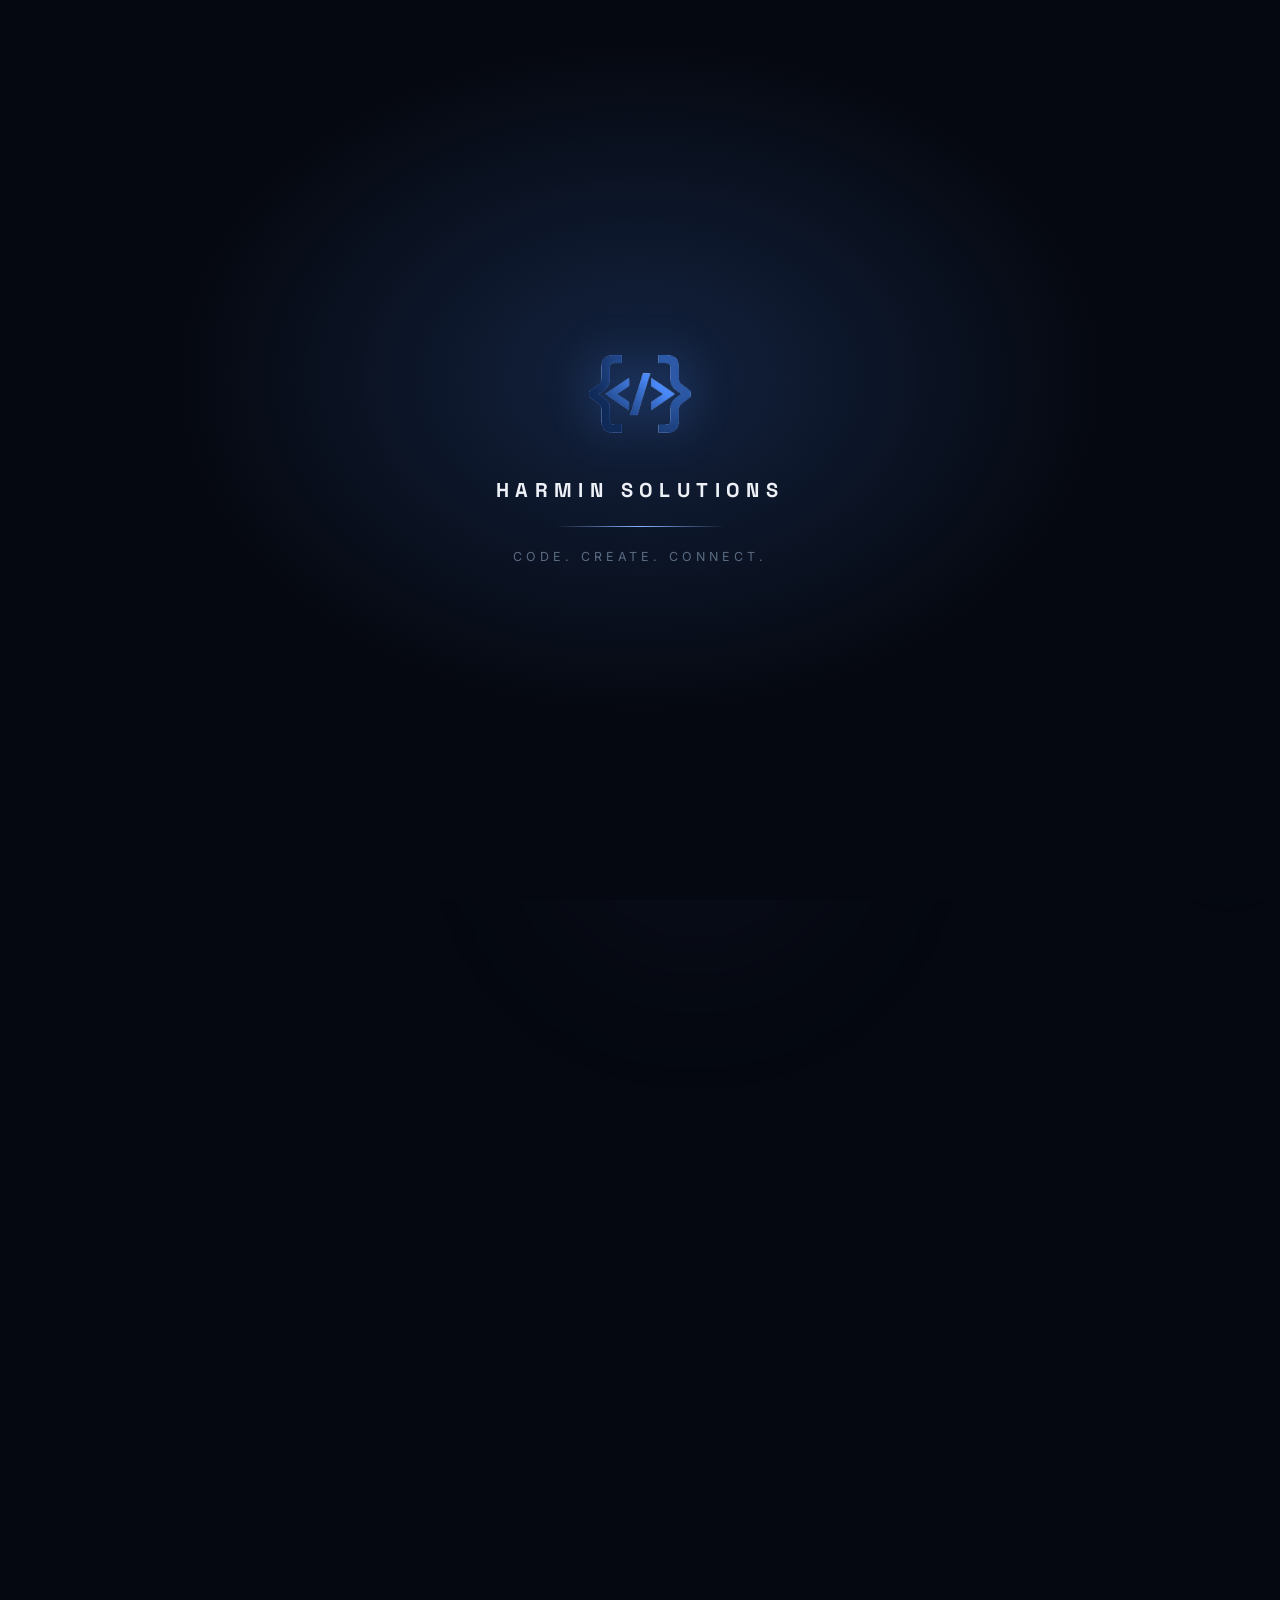
==== commit 6319ee9b: "Update index.html" ====
--- a/index.html
+++ b/index.html
@@ -228,7 +228,7 @@
   .menu-toggle.active #menuLine3{ transform:translateY(-6px) rotate(-45deg); }
 
   /* ---------- HERO ---------- */
-  .hero{ padding:172px 0 100px; display:grid; grid-template-columns:1.05fr 0.95fr; gap:40px; align-items:center; position:relative; }
+  .hero{ padding-top:172px; padding-bottom:100px; display:grid; grid-template-columns:1.05fr 0.95fr; gap:40px; align-items:center; position:relative; }
   .eyebrow{ display:inline-flex; align-items:center; gap:8px; font-family:'Inter', sans-serif; font-weight:700; font-size:0.76rem; letter-spacing:0.1em; text-transform:uppercase; color:var(--accent-2); background:rgba(76,141,255,0.09); border:1px solid var(--border); padding:6px 12px; border-radius:100px; margin-bottom:22px; backdrop-filter:blur(6px); }
   .eyebrow .dot{ width:6px; height:6px; border-radius:50%; background:var(--accent-2); box-shadow:0 0 0 0 rgba(76,141,255,0.6); animation:pulse 2.2s infinite; }
   @keyframes pulse{ 0%{ box-shadow:0 0 0 0 rgba(76,141,255,0.5);} 70%{ box-shadow:0 0 0 6px rgba(76,141,255,0);} 100%{ box-shadow:0 0 0 0 rgba(76,141,255,0);} }
@@ -271,7 +271,7 @@
   .section-head.center p{ margin-left:auto; margin-right:auto; }
 
   /* ---------- SERVICES (bento) ---------- */
-  .services{ padding:110px 0; }
+  .services{ padding-top:110px; padding-bottom:110px; }
   .services-grid{ display:grid; grid-template-columns:repeat(3, 1fr); grid-auto-flow:dense; gap:18px; }
   .service-card{ background:var(--glass); backdrop-filter:blur(16px) saturate(140%); -webkit-backdrop-filter:blur(16px) saturate(140%); border:1px solid var(--border); border-radius:var(--radius); padding:28px 24px; transition:transform 0.4s var(--ease-out), border-color 0.4s ease, box-shadow 0.4s ease, background 0.4s ease; position:relative; overflow:hidden; }
   .service-card::before{ content:""; position:absolute; inset:0; background:radial-gradient(320px circle at var(--mx,50%) var(--my,0%), rgba(76,141,255,0.14), transparent 60%); opacity:0; transition:opacity 0.4s ease; pointer-events:none; }
@@ -297,7 +297,7 @@
   .process-step p{ color:var(--ink-dim); font-size:0.95rem; }
 
   /* ---------- CLIENTS ---------- */
-  .clients{ padding:110px 0; }
+  .clients{ padding-top:110px; padding-bottom:110px; }
   .clients-grid{ display:grid; grid-template-columns:repeat(auto-fit, minmax(220px, 1fr)); gap:20px; max-width:820px; margin:0 auto; }
   .client-card{ background:var(--glass); backdrop-filter:blur(16px) saturate(140%); -webkit-backdrop-filter:blur(16px) saturate(140%); border:1px solid var(--border); border-radius:var(--radius-lg); padding:38px 30px; display:flex; flex-direction:column; align-items:center; text-align:center; gap:16px; transition:transform 0.4s var(--ease-out), border-color 0.4s ease, box-shadow 0.4s ease; }
   .client-card:hover{ transform:translateY(-6px); border-color:var(--border-strong); box-shadow:0 24px 50px -24px rgba(76,141,255,0.4); }
@@ -427,14 +427,15 @@
   @media (max-width: 720px){
     .services-grid{ grid-template-columns:1fr; }
     .form-row{ grid-template-columns:1fr; }
-    nav{ padding:14px max(20px, env(safe-area-inset-right)) 14px max(20px, env(safe-area-inset-left)); }
-    .container{ padding:0 20px; }
+    nav{ padding:14px max(24px, env(safe-area-inset-right)) 14px max(24px, env(safe-area-inset-left)); }
+    .container{ padding:0 24px; }
     .hero{ padding-top:118px; padding-bottom:70px; }
     .hero-ctas .btn{ width:100%; justify-content:center; }
     .footer-grid{ justify-content:center; text-align:center; }
-    .services, .process, .clients, .why, .leadership{ padding:72px 0; }
-    .contact{ padding:72px 0 90px; }
+    .services, .process, .clients, .why, .leadership{ padding-top:72px; padding-bottom:72px; }
+    .contact{ padding-top:72px; padding-bottom:90px; }
     .section-head{ margin-bottom:40px; }
+    .service-card{ padding:28px 26px; }
     /* Stops iOS Safari from zooming the whole page in when a field is tapped */
     .field input, .field select, .field textarea{ font-size:16px; }
   }
@@ -448,8 +449,8 @@
 
   /* Very small / older phones - iPhone SE, small Android, ~320-380px wide */
   @media (max-width: 380px){
-    .container{ padding:0 16px; }
-    nav{ padding:12px max(16px, env(safe-area-inset-right)) 12px max(16px, env(safe-area-inset-left)); }
+    .container{ padding:0 20px; }
+    nav{ padding:12px max(20px, env(safe-area-inset-right)) 12px max(20px, env(safe-area-inset-left)); }
     .hero{ padding-top:106px; }
     .hero-visual{ min-height:220px; }
     .hero-stage{ width:170px; height:170px; }
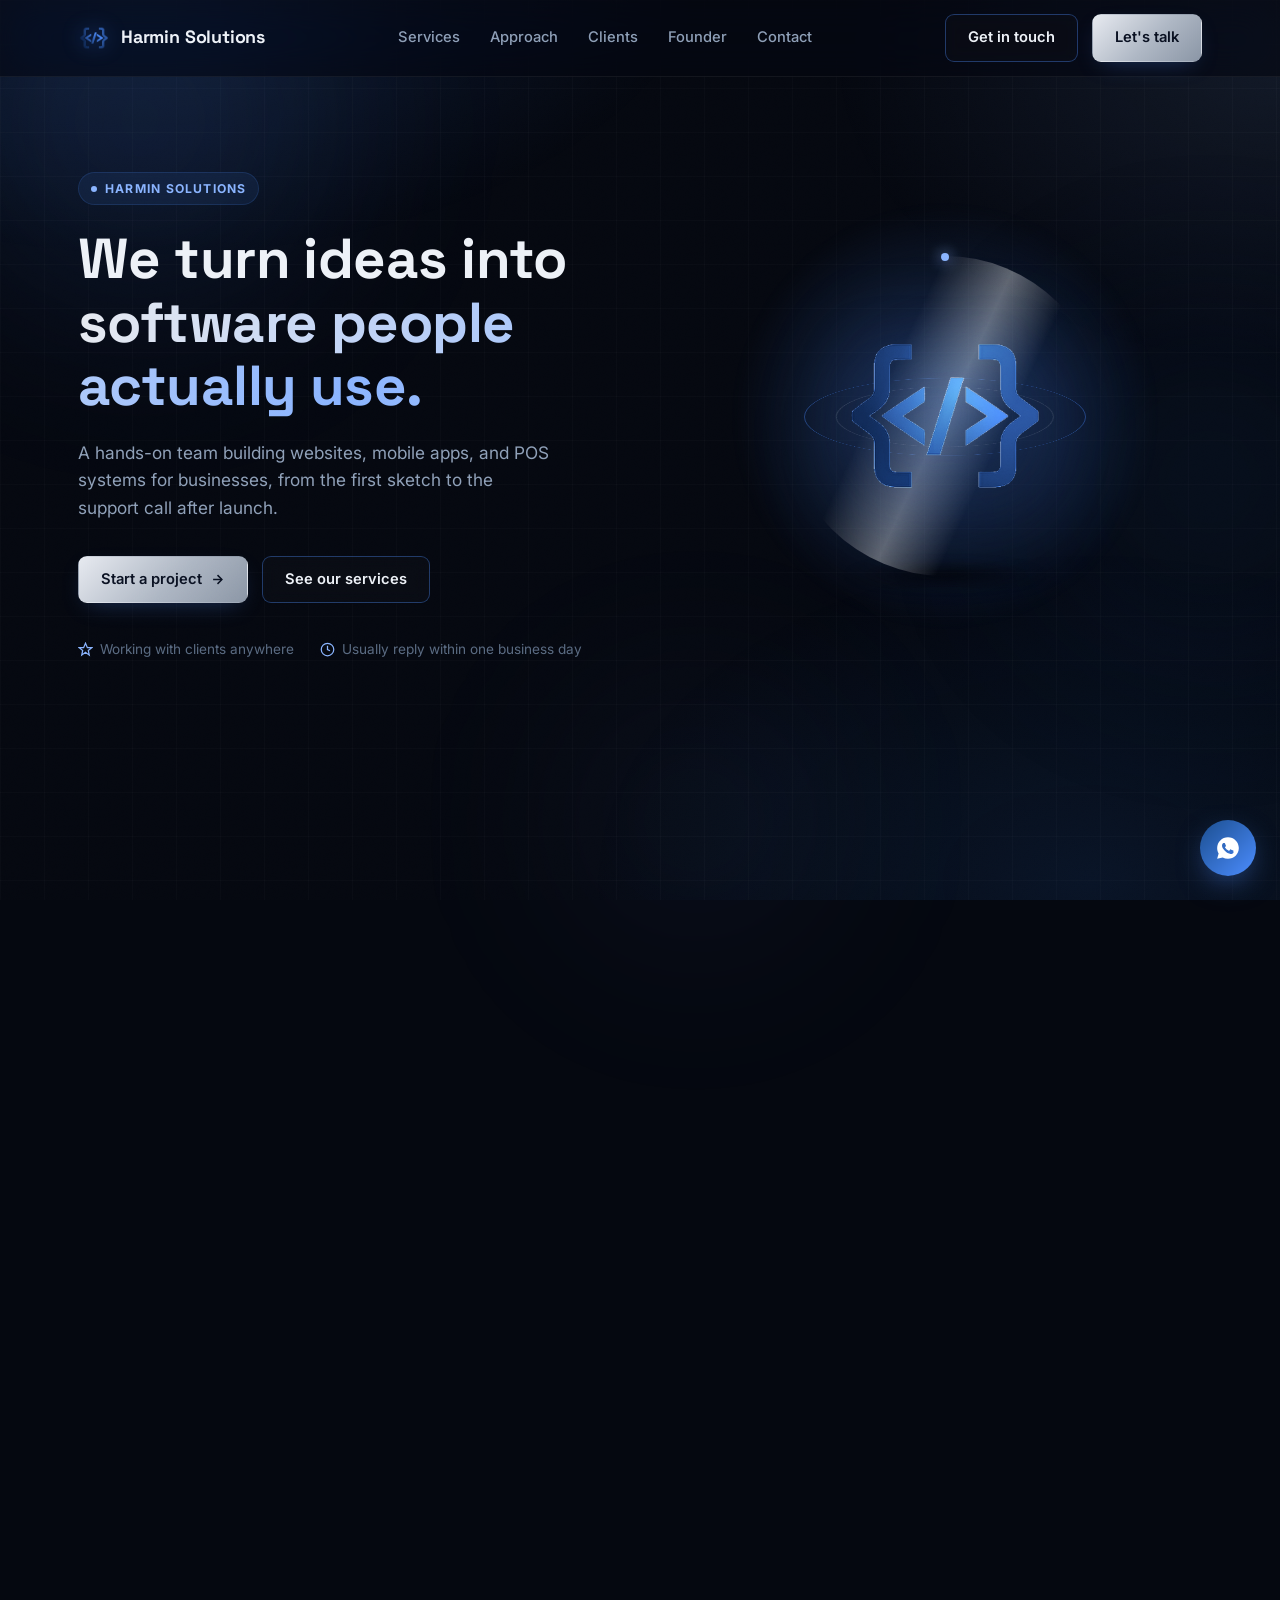
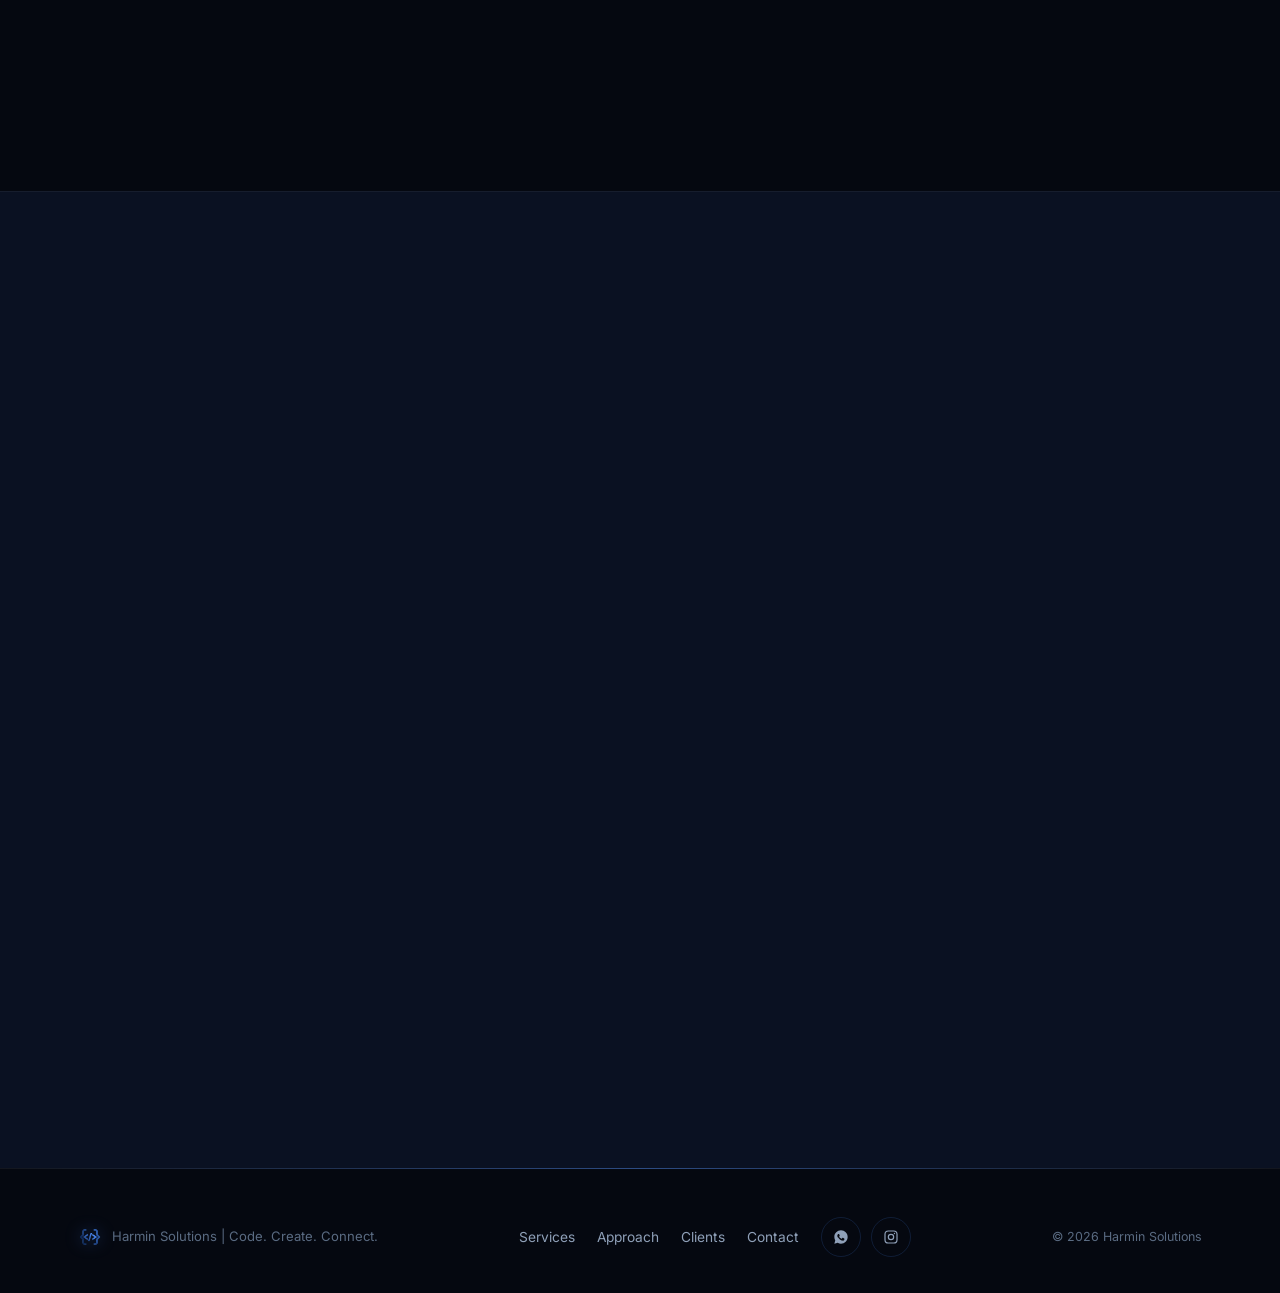
==== commit 62a93355: "Update email address.html" ====
--- a/index.html
+++ b/index.html
@@ -15,13 +15,13 @@
   }
 </script>
 <title>Harmin Solutions | Code. Create. Connect.</title>
-<meta name="description" content="Harmin Solutions builds web apps, mobile apps, and custom software, designed, built, and supported by a hands-on dev team.">
+<meta name="description" content="Harmin Solutions builds websites, mobile apps, and POS systems, designed, built, and supported by a hands-on dev team.">
 
 <!-- Open Graph / rich link preview (WhatsApp, Telegram, iMessage, Slack, Discord, Facebook, LinkedIn) -->
 <meta property="og:type" content="website">
 <meta property="og:site_name" content="Harmin Solutions">
 <meta property="og:title" content="Harmin Solutions | Code. Create. Connect.">
-<meta property="og:description" content="Harmin Solutions builds web apps, mobile apps, and custom software, designed, built, and supported by a hands-on dev team.">
+<meta property="og:description" content="Harmin Solutions builds websites, mobile apps, and POS systems, designed, built, and supported by a hands-on dev team.">
 <meta property="og:image" content="https://harminsolutions.com/og-image.jpg">
 <meta property="og:image:width" content="1200">
 <meta property="og:image:height" content="630">
@@ -31,7 +31,7 @@
 <!-- Twitter/X card -->
 <meta name="twitter:card" content="summary_large_image">
 <meta name="twitter:title" content="Harmin Solutions | Code. Create. Connect.">
-<meta name="twitter:description" content="Harmin Solutions builds web apps, mobile apps, and custom software, designed, built, and supported by a hands-on dev team.">
+<meta name="twitter:description" content="Harmin Solutions builds websites, mobile apps, and POS systems, designed, built, and supported by a hands-on dev team.">
 <meta name="twitter:image" content="https://harminsolutions.com/og-image.jpg">
 <link rel="icon" type="image/png" href="[data-uri]">
 <link rel="preconnect" href="https://fonts.googleapis.com">
@@ -534,7 +534,7 @@
     <div class="hero-copy">
       <span class="eyebrow"><span class="dot"></span>HARMIN SOLUTIONS</span>
       <h1>We turn ideas into <span class="accent">software people actually use.</span></h1>
-      <p class="lead">A hands-on team building websites, mobile apps, and custom software from the first sketch to the support call after launch.</p>
+      <p class="lead">A hands-on team building websites, mobile apps, and POS systems for businesses, from the first sketch to the support call after launch.</p>
       <div class="hero-ctas">
         <a id="wa-hero-link" href="#" target="_blank" rel="noopener" class="btn btn-primary">
           Start a project
@@ -613,6 +613,12 @@
         <span class="service-icon-wrap"><svg class="service-icon" viewBox="0 0 24 24" fill="none" stroke="currentColor" stroke-width="1.6"><path d="M3 12a9 9 0 1 1 4 7.5"/><path d="M3 12v6h6"/></svg></span>
         <h3>Maintenance &amp; Support</h3>
         <p>Ongoing fixes, updates, and a developer who actually picks up the phone after launch.</p>
+      </div>
+
+      <div class="service-card reveal">
+        <span class="service-icon-wrap"><svg class="service-icon" viewBox="0 0 24 24" fill="none" stroke="currentColor" stroke-width="1.6"><rect x="4" y="2" width="16" height="20" rx="3"/><rect x="7" y="5" width="10" height="7" rx="1"/><line x1="8" y1="16" x2="16" y2="16"/><circle cx="9" cy="19" r="0.6" fill="currentColor"/><circle cx="12" cy="19" r="0.6" fill="currentColor"/><circle cx="15" cy="19" r="0.6" fill="currentColor"/></svg></span>
+        <h3>POS Systems</h3>
+        <p>Point-of-sale setup for retail and F&amp;B, from hardware to LHDN e-Invoice compliance.</p>
       </div>
 
     </div>
@@ -779,11 +785,11 @@
               <span class="value">+60 18-239 9616</span>
             </span>
           </a>
-          <a class="info-row" href="mailto:harminsolutions96@gmail.com">
+          <a class="info-row" href="mailto:contact@harminsolutions.com">
             <span class="info-icon"><svg viewBox="0 0 24 24" fill="none" stroke="currentColor" stroke-width="1.8"><rect x="3" y="5" width="18" height="14" rx="2"/><path d="m3 7 9 6 9-6"/></svg></span>
             <span>
               <span class="label" style="display:block;">Email</span>
-              <span class="value">harminsolutions96@gmail.com</span>
+              <span class="value">contact@harminsolutions.com</span>
             </span>
           </a>
           <a class="info-row" href="https://www.instagram.com/harminsolutions/" target="_blank" rel="noopener">
@@ -829,7 +835,7 @@
             <textarea id="message" name="message" placeholder="Tell us a bit about what you're building, your timeline, and your budget range."></textarea>
           </div>
           <button type="submit" class="btn btn-primary" style="width:100%; justify-content:center;">Send message</button>
-          <p class="form-note">This opens your email app with the message pre-filled to harminsolutions96@gmail.com.</p>
+          <p class="form-note">This opens your email app with the message pre-filled to contact@harminsolutions.com.</p>
         </form>
       </div>
     </div>
@@ -1016,7 +1022,7 @@
     const message = document.getElementById('message').value;
     const subject = encodeURIComponent(`New project enquiry: ${project}`);
     const body = encodeURIComponent(`Name: ${name}\nEmail: ${email}\nProject type: ${project}\n\nDetails:\n${message}`);
-    window.location.href = `mailto:harminsolutions96@gmail.com?subject=${subject}&body=${body}`;
+    window.location.href = `mailto:contact@harminsolutions.com?subject=${subject}&body=${body}`;
   });
 </script>
 
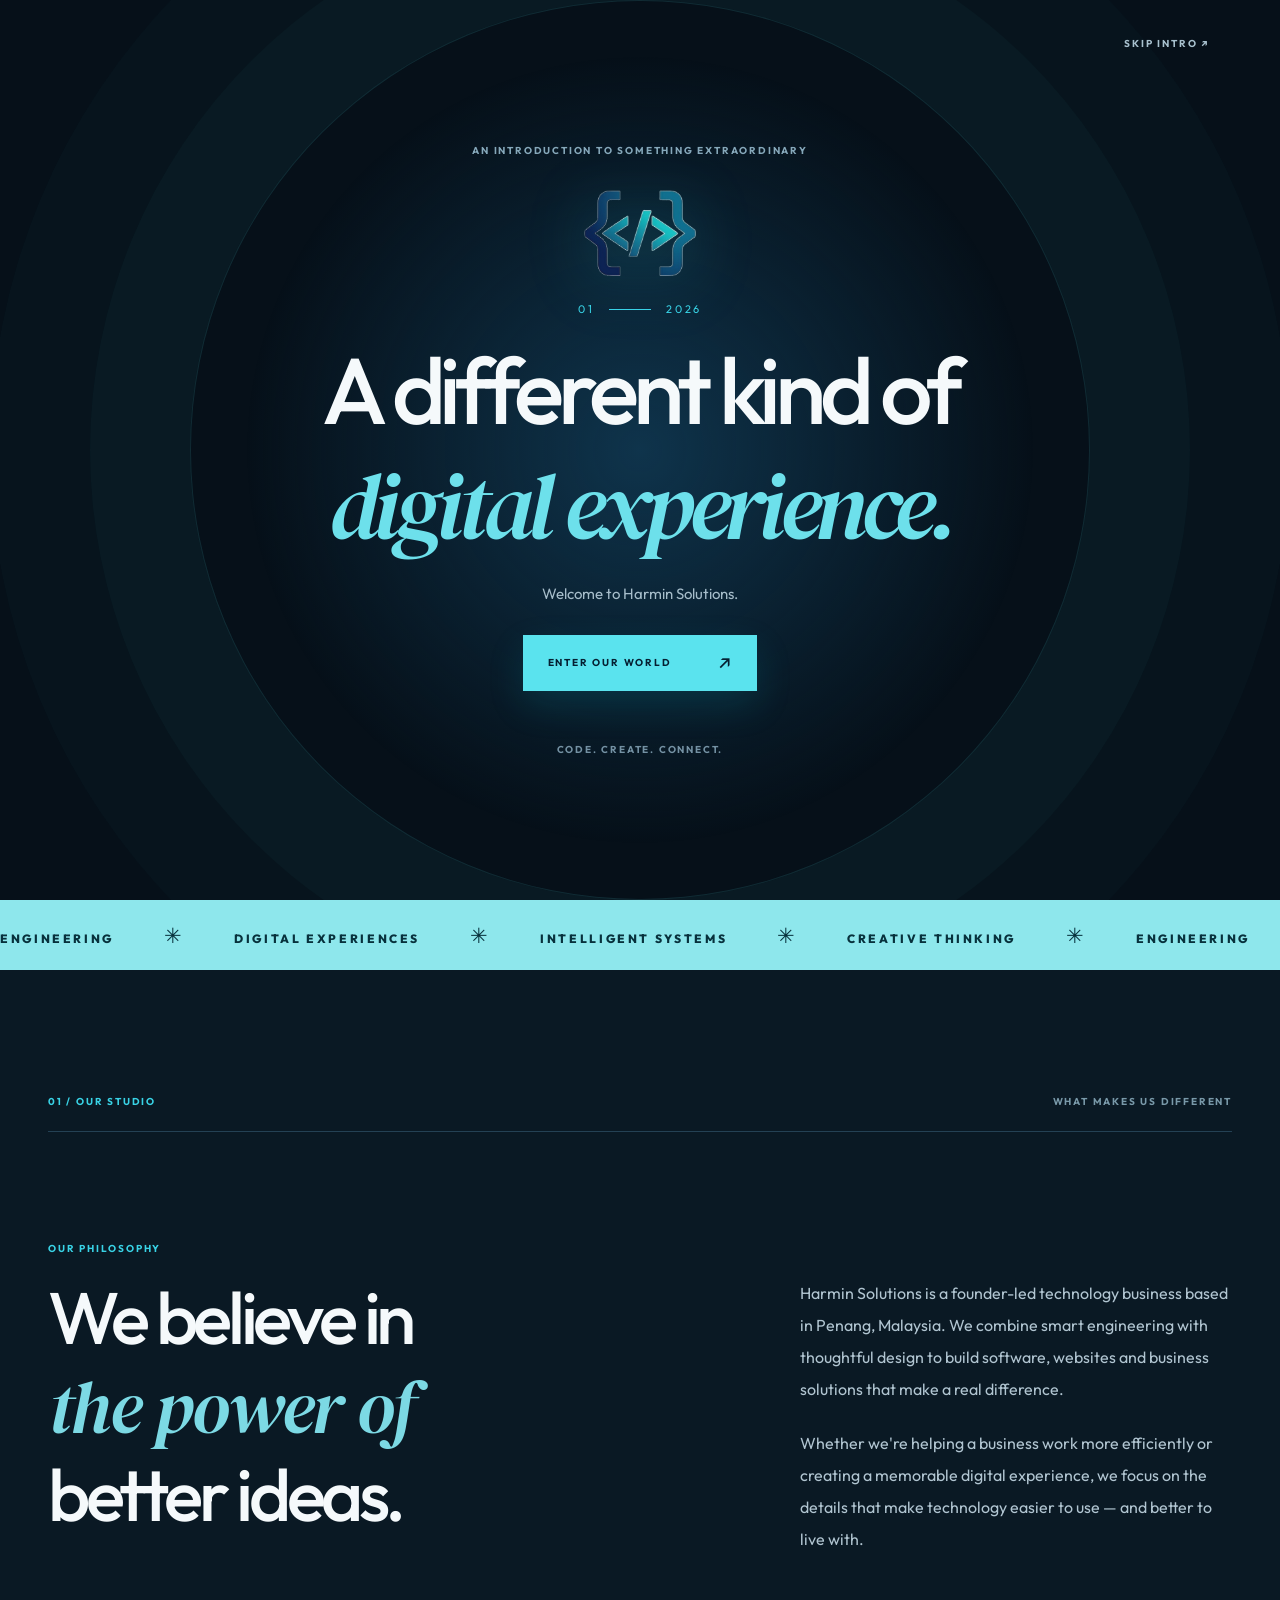
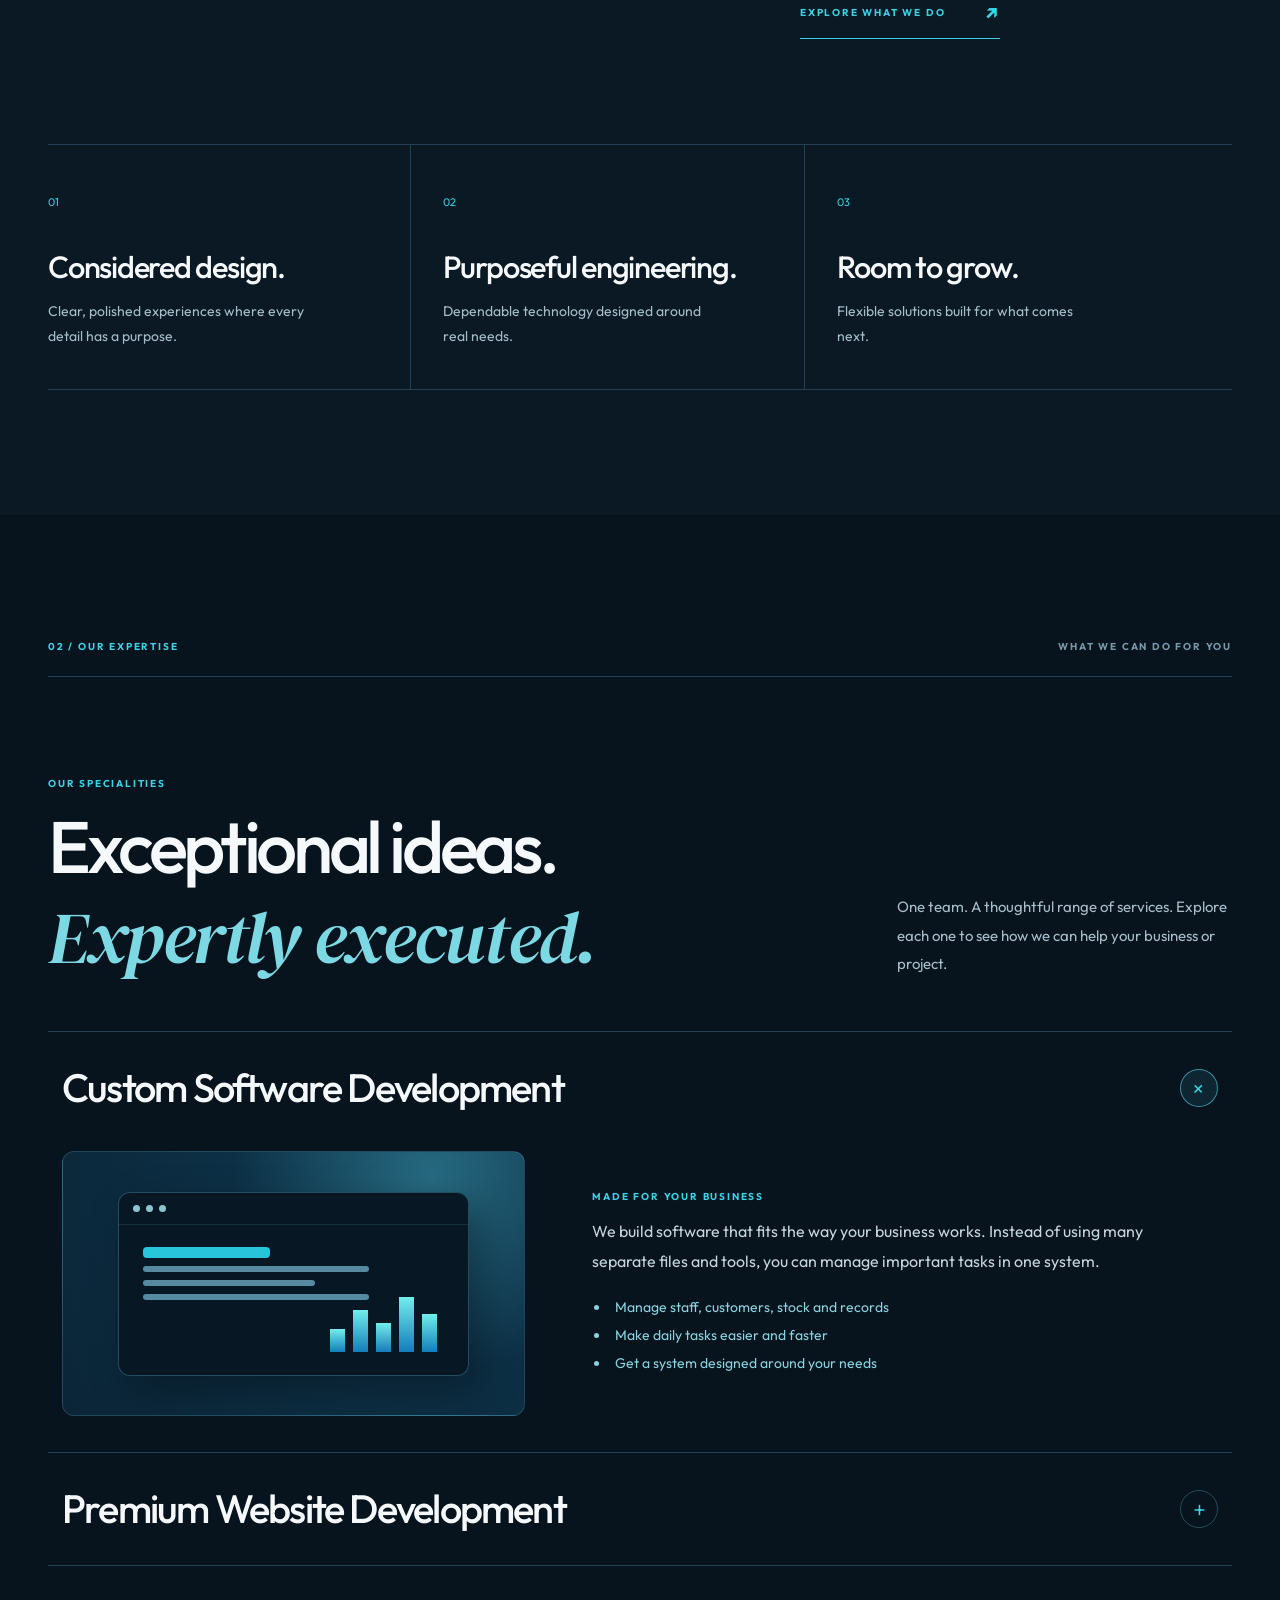
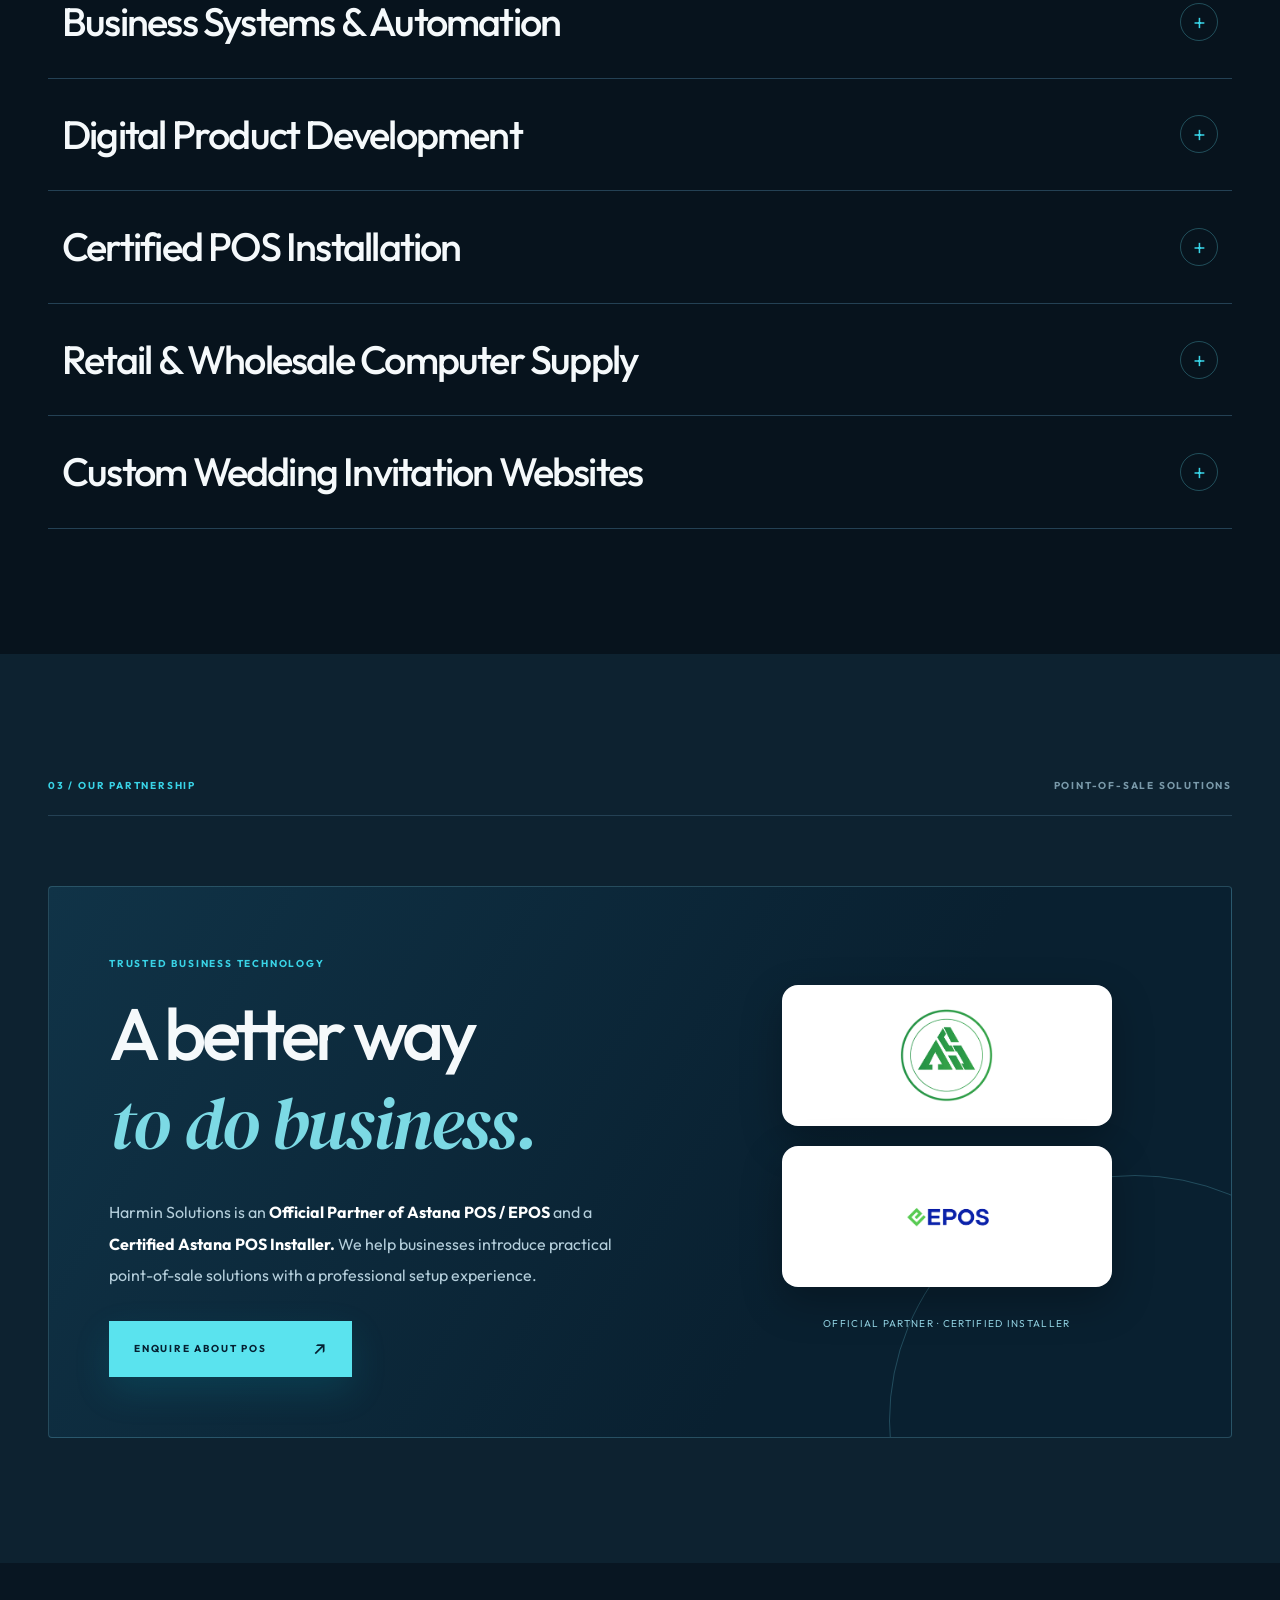
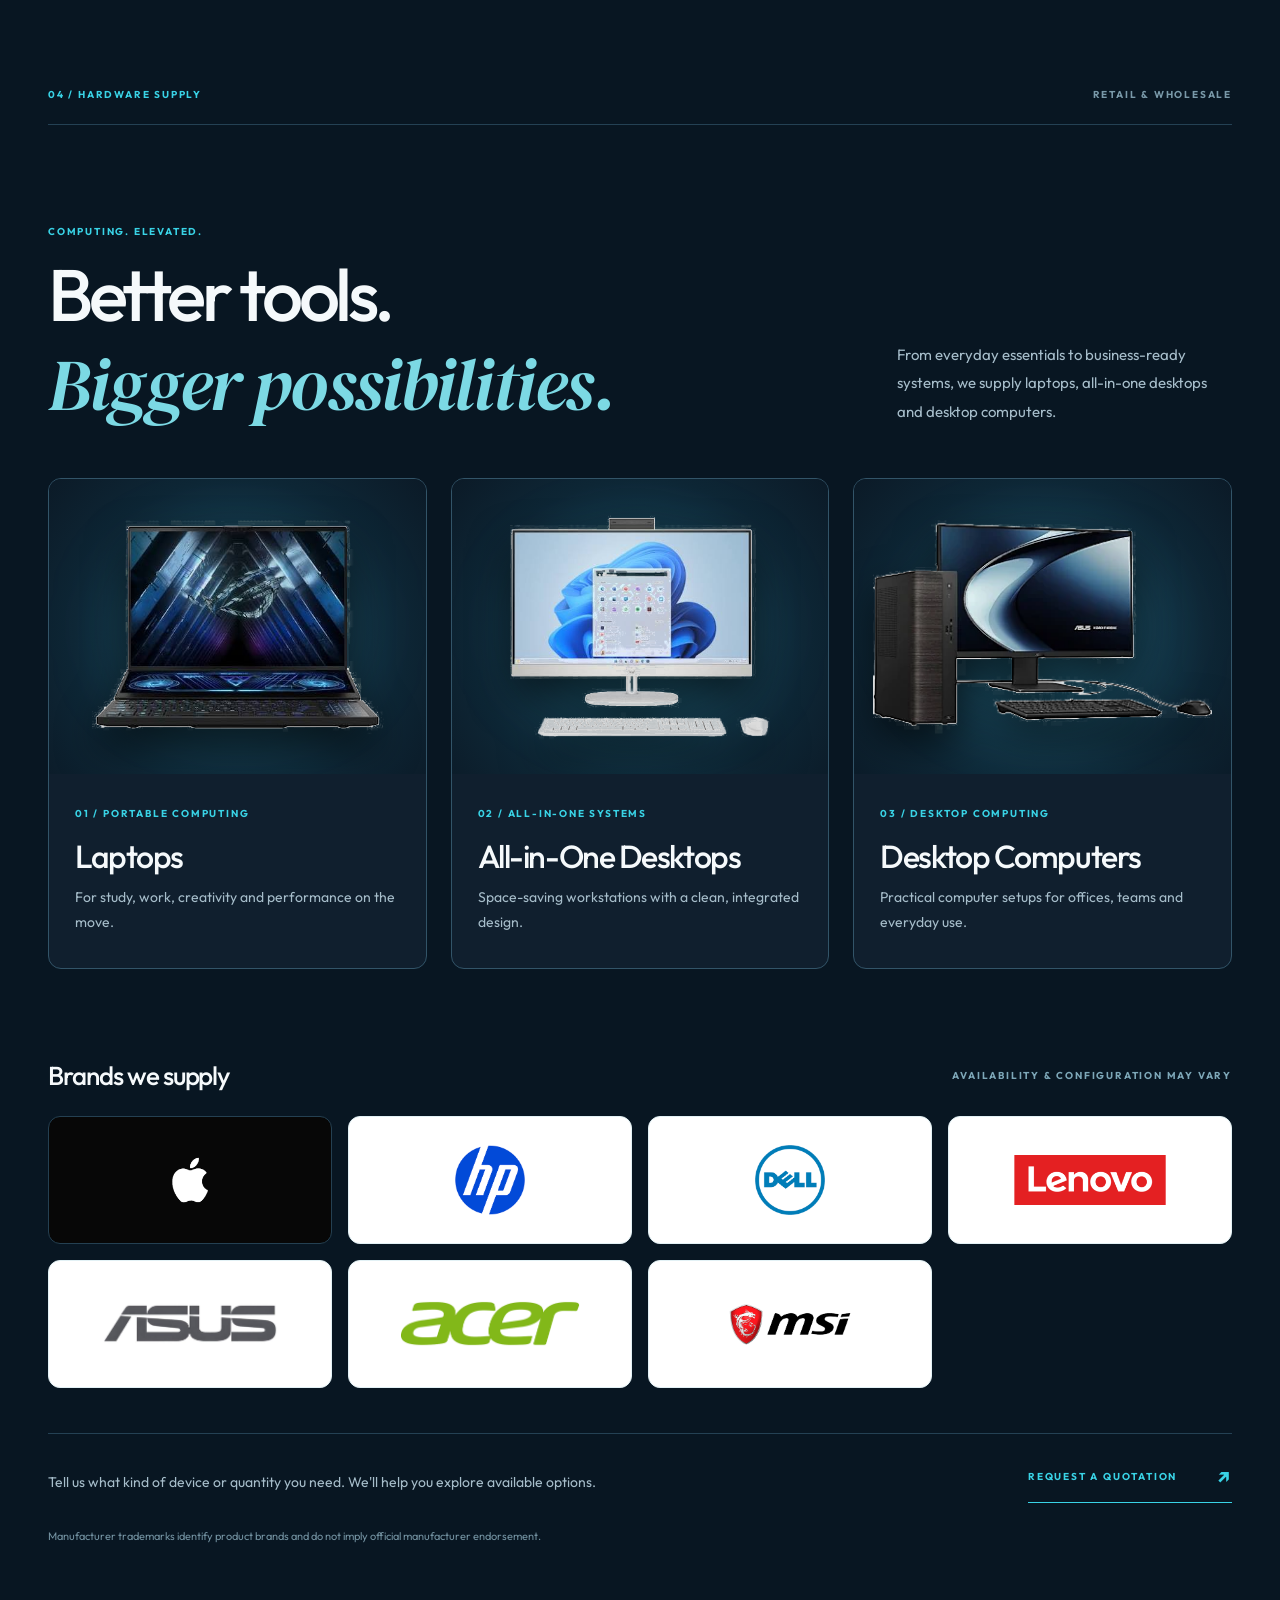
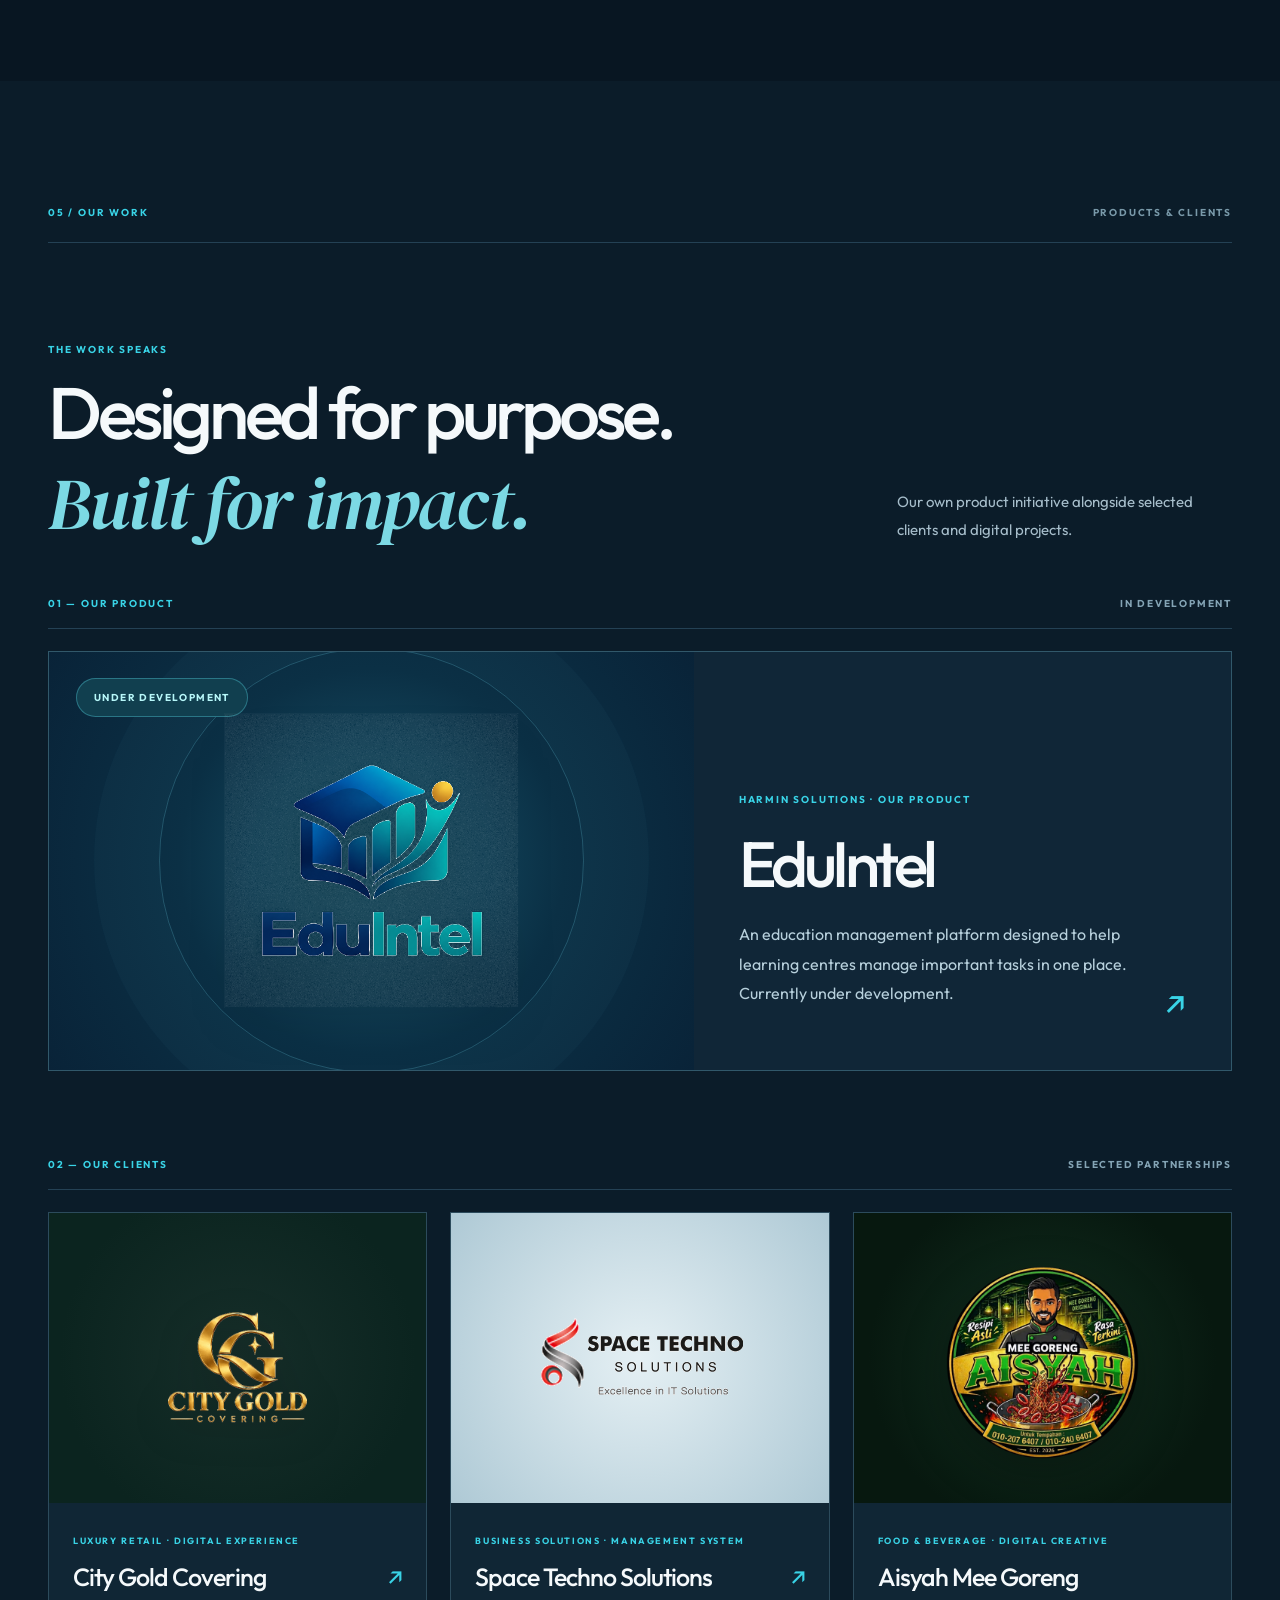
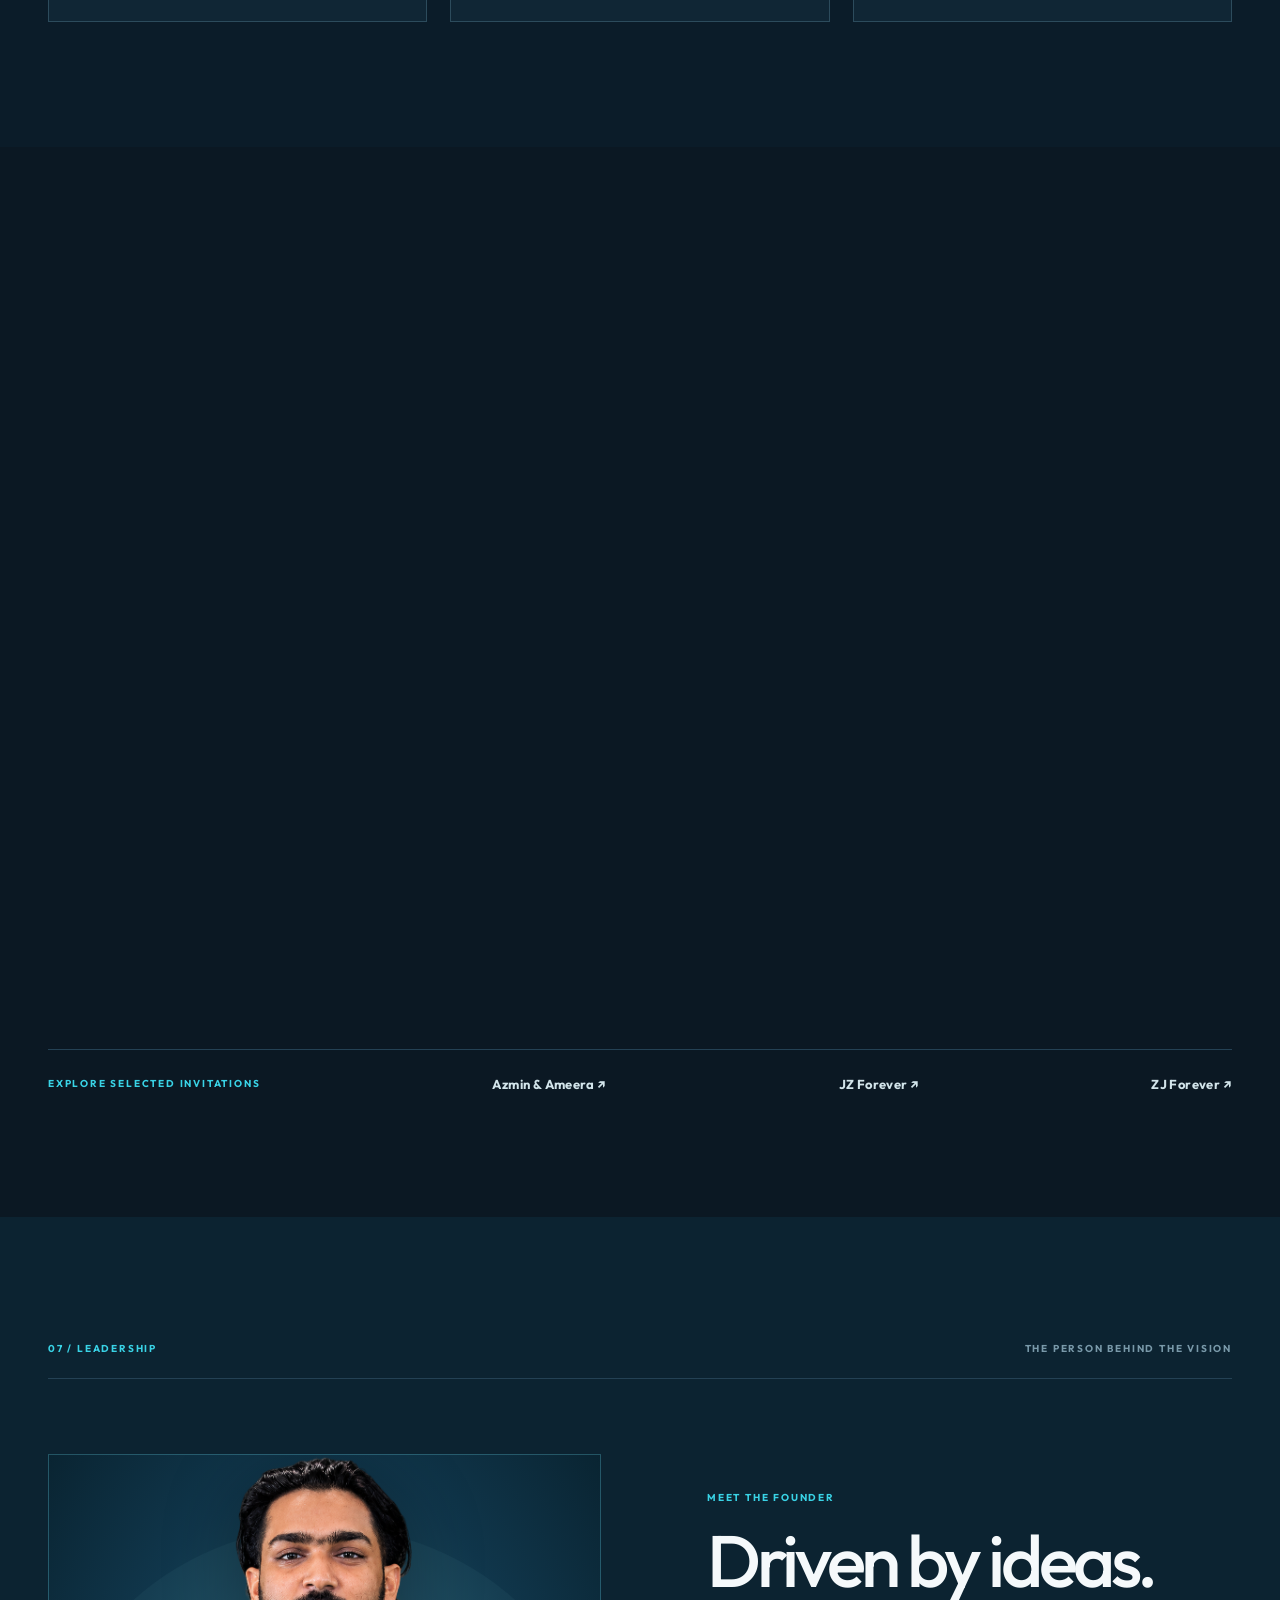
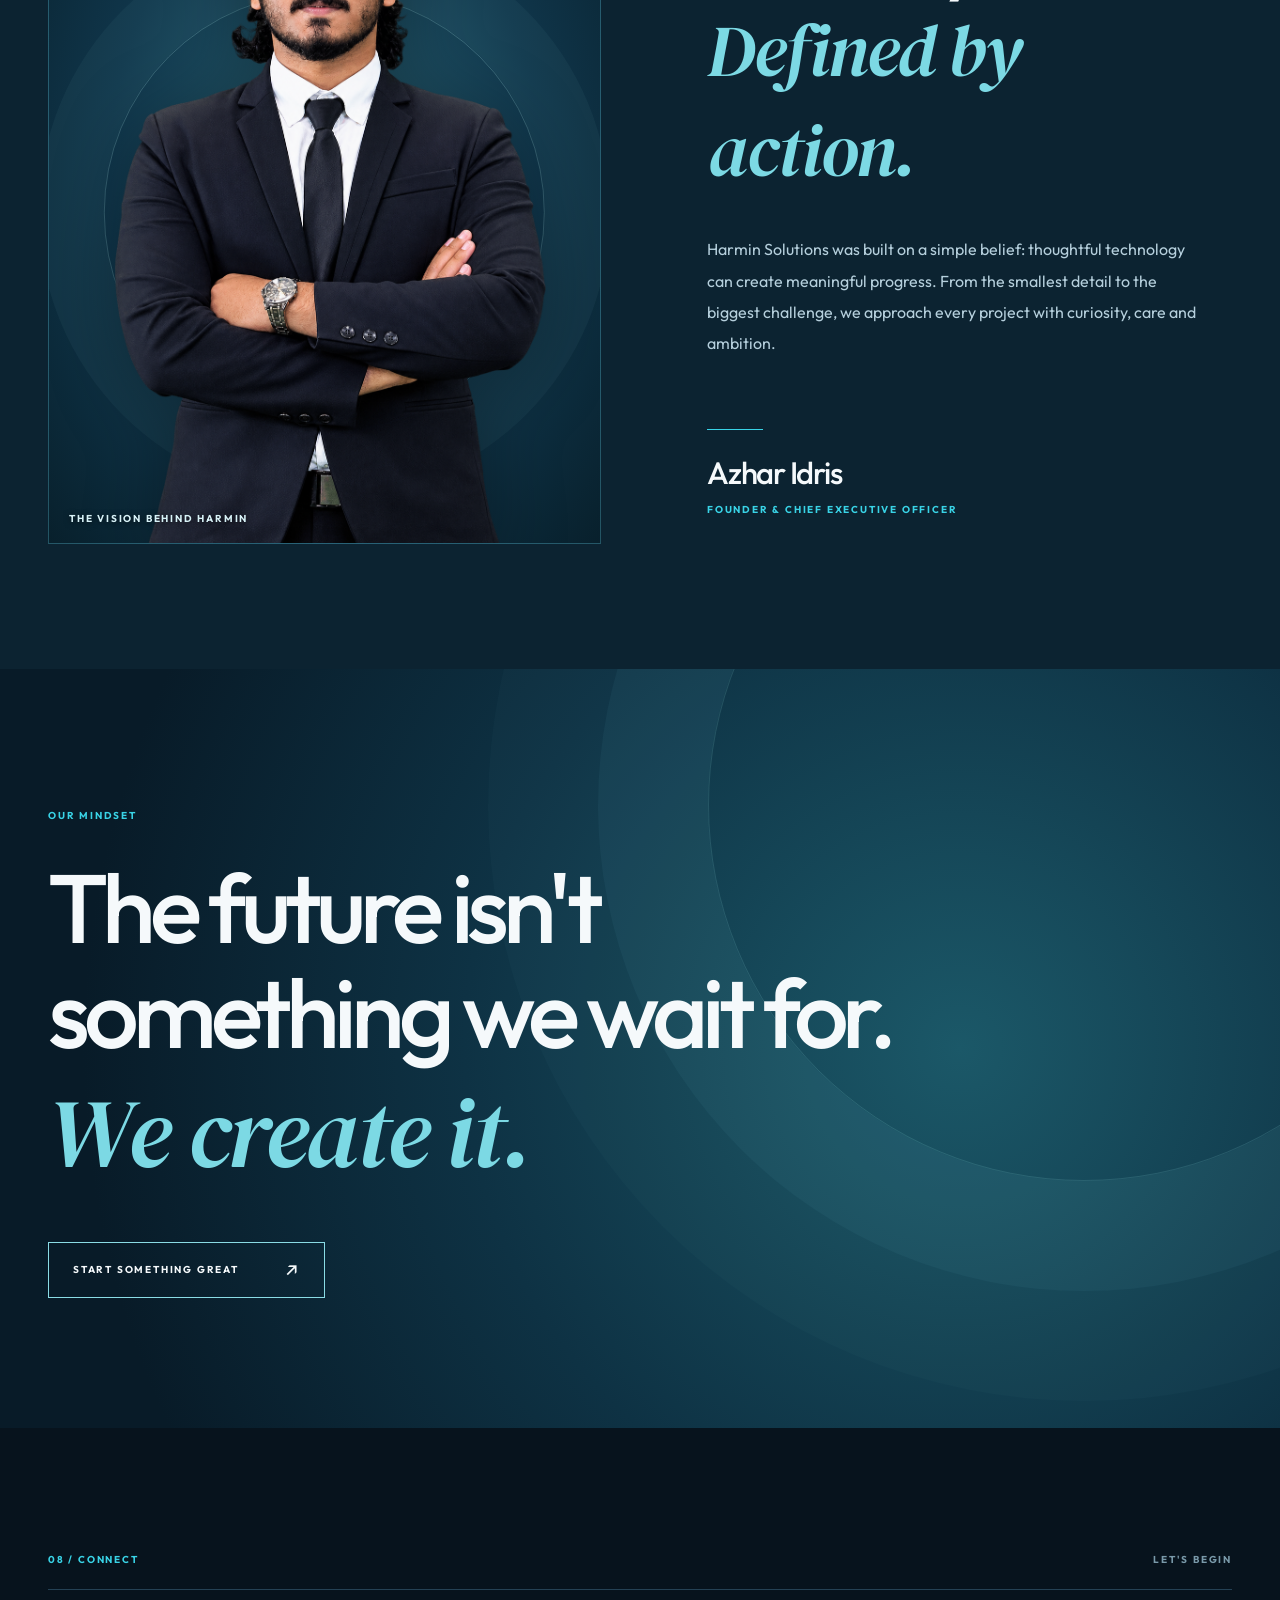
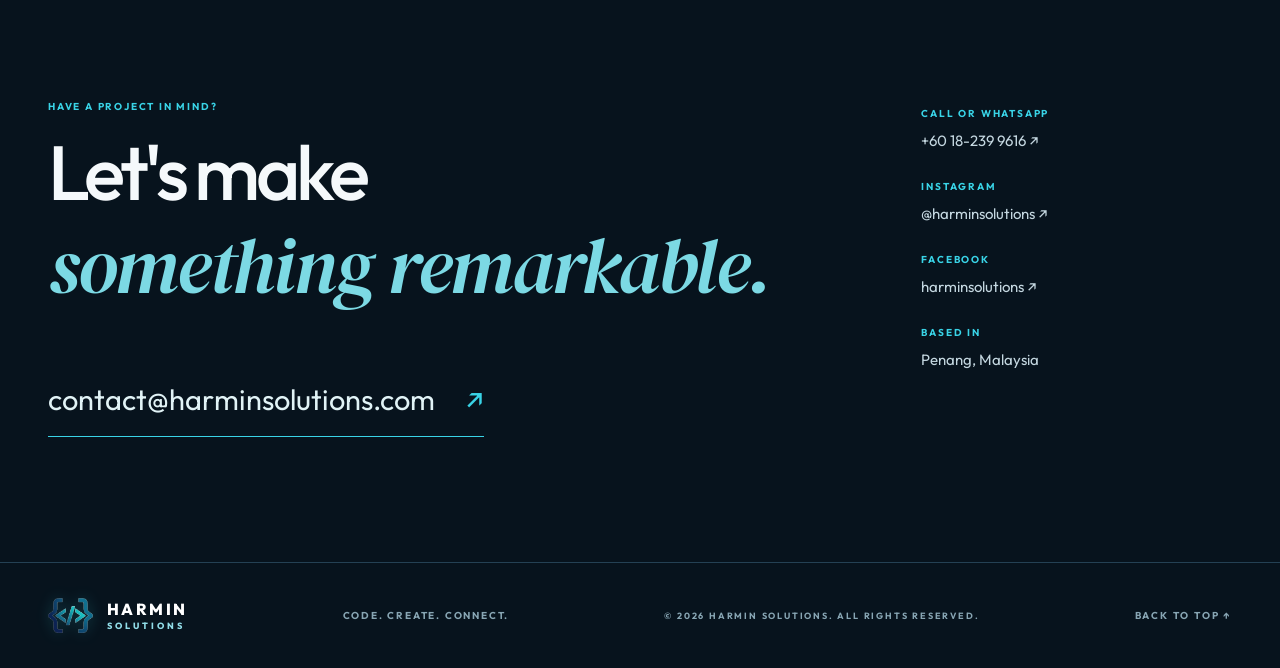
==== commit de3a300d: "Deploy Harmin Solutions Signature luxury website" ====
--- a/index.html
+++ b/index.html
@@ -1,1030 +1,55 @@
-<!DOCTYPE html>
+<!doctype html>
 <html lang="en">
 <head>
-<meta charset="UTF-8">
-<meta name="viewport" content="width=device-width, initial-scale=1.0, viewport-fit=cover">
-<script>
-  // Always land at the top on refresh/reload/direct load instead of the
-  // browser restoring the last scroll position or jumping to a #hash
-  // left over from a previous in-page link click.
-  if (window.history && 'scrollRestoration' in window.history) {
-    window.history.scrollRestoration = 'manual';
-  }
-  if (window.location.hash && window.history && window.history.replaceState) {
-    window.history.replaceState(null, '', window.location.pathname + window.location.search);
-  }
-</script>
-<title>Harmin Solutions | Code. Create. Connect.</title>
-<meta name="description" content="Harmin Solutions builds websites, mobile apps, and POS systems, designed, built, and supported by a hands-on dev team.">
-
-<!-- Open Graph / rich link preview (WhatsApp, Telegram, iMessage, Slack, Discord, Facebook, LinkedIn) -->
+<meta charset="utf-8"><meta name="viewport" content="width=device-width, initial-scale=1">
+<meta name="description" content="Harmin Solutions in Penang, Malaysia creates custom software, premium websites, business automation, wedding invitation websites and provides POS installation and computer supply services.">
+<meta name="robots" content="index, follow, max-image-preview:large">
+<link rel="canonical" href="https://harminsolutions.com/">
 <meta property="og:type" content="website">
+<meta property="og:locale" content="en_MY">
 <meta property="og:site_name" content="Harmin Solutions">
-<meta property="og:title" content="Harmin Solutions | Code. Create. Connect.">
-<meta property="og:description" content="Harmin Solutions builds websites, mobile apps, and POS systems, designed, built, and supported by a hands-on dev team.">
+<meta property="og:title" content="Harmin Solutions | Software, Websites & Business Technology in Penang">
+<meta property="og:description" content="Custom software, premium websites, business systems, certified POS installation, computer supply and personalized wedding invitation websites.">
+<meta property="og:url" content="https://harminsolutions.com/">
 <meta property="og:image" content="https://harminsolutions.com/og-image.jpg">
-<meta property="og:image:width" content="1200">
-<meta property="og:image:height" content="630">
-<meta property="og:image:alt" content="Harmin Solutions | Code. Create. Connect.">
-<meta property="og:url" content="https://harminsolutions.com">
-
-<!-- Twitter/X card -->
+<meta property="og:image:alt" content="Harmin Solutions — Code. Create. Connect.">
 <meta name="twitter:card" content="summary_large_image">
 <meta name="twitter:title" content="Harmin Solutions | Code. Create. Connect.">
-<meta name="twitter:description" content="Harmin Solutions builds websites, mobile apps, and POS systems, designed, built, and supported by a hands-on dev team.">
+<meta name="twitter:description" content="Premium software, websites and business technology services in Penang, Malaysia.">
 <meta name="twitter:image" content="https://harminsolutions.com/og-image.jpg">
-<link rel="icon" type="image/png" href="[data-uri]">
-<link rel="preconnect" href="https://fonts.googleapis.com">
-<link rel="preconnect" href="https://fonts.gstatic.com" crossorigin>
-<link href="https://fonts.googleapis.com/css2?family=Space+Grotesk:wght@500;600;700;800&family=Inter:wght@400;500;600;700;800&display=swap" rel="stylesheet">
-<style>
-  :root{
-    color-scheme: dark;
-    --bg:#050810;
-    --bg-soft:#0A1122;
-    --panel:#0D1830;
-    --panel-2:#101F3B;
-    --glass: rgba(13,24,48,0.52);
-    --glass-strong: rgba(9,15,30,0.8);
-    --border:rgba(76,141,255,0.16);
-    --border-strong:rgba(76,141,255,0.36);
-    --navy-deep:#041635;
-    --navy:#0C2D5C;
-    --royal:#1B4E8F;
-    --accent:#4C8DFF;
-    --accent-2:#8AB4FF;
-    --silver:#AEB7C4;
-    --silver-bright:#E7EAF0;
-    --slate:#3A4657;
-    --ink:#EDF1F7;
-    --ink-dim:#8FA0B8;
-    --comment:#5A6B82;
-    --maxw:1180px;
-    --radius:14px;
-    --radius-lg:24px;
-    --ease-out: cubic-bezier(0.16,1,0.3,1);
-    --ease-soft: cubic-bezier(0.22,0.61,0.36,1);
-  }
-
-  *{ margin:0; padding:0; box-sizing:border-box; }
-  html{ scroll-behavior:smooth; -webkit-text-size-adjust:100%; text-size-adjust:100%; }
-
-  html, body{
-    max-width:100%;
-    overflow-x:hidden;
-  }
-
-  body{
-    background:var(--bg);
-    color:var(--ink);
-    font-family:'Inter', sans-serif;
-    font-size:16px;
-    line-height:1.6;
-    -webkit-font-smoothing:antialiased;
-    overflow-x:hidden;
-  }
-
-  body::before{
-    content:"";
-    position:fixed;
-    inset:0;
-    background-image:
-      radial-gradient(ellipse 950px 550px at 12% -8%, rgba(76,141,255,0.16), transparent 60%),
-      radial-gradient(ellipse 750px 520px at 100% 6%, rgba(138,180,255,0.10), transparent 60%),
-      radial-gradient(ellipse 900px 600px at 85% 98%, rgba(27,78,143,0.18), transparent 55%),
-      linear-gradient(rgba(255,255,255,0.02) 1px, transparent 1px),
-      linear-gradient(90deg, rgba(255,255,255,0.02) 1px, transparent 1px);
-    background-size: auto, auto, auto, 44px 44px, 44px 44px;
-    pointer-events:none;
-    z-index:0;
-  }
-  body::after{
-    content:"";
-    position:fixed;
-    inset:0;
-    z-index:1;
-    pointer-events:none;
-    opacity:0.03;
-    mix-blend-mode:overlay;
-    background-image:url("data:image/svg+xml,%3Csvg xmlns='http://www.w3.org/2000/svg' width='120' height='120'%3E%3Cfilter id='n'%3E%3CfeTurbulence type='fractalNoise' baseFrequency='0.9' numOctaves='2' stitchTiles='stitch'/%3E%3C/filter%3E%3Crect width='100%25' height='100%25' filter='url(%23n)'/%3E%3C/svg%3E");
-  }
-
-  .aurora{ position:fixed; z-index:0; pointer-events:none; border-radius:50%; filter:blur(95px); opacity:0.55; will-change:transform; }
-  .aurora-1{ width:540px; height:540px; top:-150px; left:-130px; background:radial-gradient(circle, rgba(76,141,255,0.32), transparent 70%); animation:drift1 26s ease-in-out infinite; }
-  .aurora-2{ width:460px; height:460px; top:28%; right:-160px; background:radial-gradient(circle, rgba(27,78,143,0.34), transparent 70%); animation:drift2 32s ease-in-out infinite; }
-  .aurora-3{ width:420px; height:420px; bottom:-130px; left:38%; background:radial-gradient(circle, rgba(138,180,255,0.14), transparent 70%); animation:drift3 30s ease-in-out infinite; }
-  @keyframes drift1{ 0%,100%{ transform:translate(0,0) scale(1);} 50%{ transform:translate(60px,80px) scale(1.12);} }
-  @keyframes drift2{ 0%,100%{ transform:translate(0,0) scale(1);} 50%{ transform:translate(-70px,50px) scale(0.92);} }
-  @keyframes drift3{ 0%,100%{ transform:translate(0,0) scale(1);} 50%{ transform:translate(40px,-60px) scale(1.08);} }
-
-  #spotlight{ position:fixed; inset:0; z-index:2; pointer-events:none; opacity:0; transition:opacity 0.4s ease; background:radial-gradient(600px circle at var(--x,50%) var(--y,50%), rgba(76,141,255,0.07), transparent 70%); }
-  #spotlight.active{ opacity:1; }
-
-  h1,h2,h3,h4{ font-family:'Space Grotesk', sans-serif; font-weight:700; letter-spacing:-0.01em; color:var(--ink); }
-  a{ color:inherit; text-decoration:none; -webkit-tap-highlight-color:rgba(76,141,255,0.15); }
-  button{ -webkit-tap-highlight-color:rgba(76,141,255,0.15); }
-  img{ max-width:100%; display:block; }
-  .container{ width:100%; max-width:var(--maxw); margin:0 auto; padding:0 28px; position:relative; z-index:1; }
-  section{ position:relative; z-index:1; }
-  ::selection{ background:var(--accent); color:#04070F; }
-  :focus-visible{ outline:2px solid var(--accent-2); outline-offset:3px; border-radius:4px; }
-
-  #progress{ position:fixed; top:0; left:0; height:3px; width:0%; background:linear-gradient(90deg, var(--royal), var(--accent), var(--silver-bright)); z-index:200; box-shadow:0 0 12px rgba(76,141,255,0.6); transition:width 0.08s linear; }
-
-  /* ---------- WELCOME / INTRO ---------- */
-  .intro-overlay{
-    position:fixed; inset:0; z-index:300;
-    background:var(--bg);
-    display:flex; align-items:center; justify-content:center; flex-direction:column; gap:20px;
-    transition:opacity 0.9s var(--ease-out), visibility 0.9s var(--ease-out);
-  }
-  .intro-overlay::before{
-    content:"";
-    position:absolute; inset:0;
-    background:radial-gradient(ellipse 720px 520px at 50% 42%, rgba(76,141,255,0.20), transparent 65%);
-    pointer-events:none;
-  }
-  .intro-overlay.hide{ opacity:0; visibility:hidden; pointer-events:none; }
-  body.intro-lock{ overflow:hidden; height:100vh; }
-
-  .intro-logo{
-    width:min(120px, 30vw);
-    position:relative; z-index:1;
-    opacity:0;
-    animation:introLogoIn 1.7s var(--ease-out) 0.25s forwards;
-  }
-  @keyframes introLogoIn{
-    0%{ opacity:0; transform:scale(0.7) translateY(18px); filter:drop-shadow(0 0 0px rgba(76,141,255,0)); }
-    60%{ opacity:1; transform:scale(1.05) translateY(0); filter:drop-shadow(0 0 34px rgba(76,141,255,0.55)); }
-    100%{ opacity:1; transform:scale(1) translateY(0); filter:drop-shadow(0 0 22px rgba(76,141,255,0.4)); }
-  }
-  .intro-word{
-    font-family:'Space Grotesk', sans-serif; font-weight:700; font-size:1.25rem;
-    letter-spacing:0.32em; text-transform:uppercase; color:var(--ink);
-    opacity:0; position:relative; z-index:1;
-    animation:introWordIn 1s var(--ease-out) 1.05s forwards;
-  }
-  @keyframes introWordIn{ from{ opacity:0; transform:translateY(8px); letter-spacing:0.5em; } to{ opacity:1; transform:translateY(0); letter-spacing:0.32em; } }
-  .intro-line{
-    width:0; height:1px; position:relative; z-index:1;
-    background:linear-gradient(90deg, transparent, var(--accent-2), transparent);
-    animation:introLineIn 1s var(--ease-out) 1.5s forwards;
-  }
-  @keyframes introLineIn{ to{ width:170px; } }
-  .intro-tagline{
-    font-size:0.78rem; letter-spacing:0.1em; text-transform:uppercase; color:var(--comment);
-    opacity:0; position:relative; z-index:1;
-    animation:introWordIn 1s var(--ease-out) 1.75s forwards;
-  }
-
-  @media (prefers-reduced-motion: reduce){
-    .intro-overlay{ display:none !important; }
-  }
-  @media (max-width:600px){
-    .intro-word{ font-size:1rem; letter-spacing:0.24em; }
-  }
-
-  .reveal{ opacity:0; transform:translateY(24px) scale(0.98); transition:opacity 0.8s var(--ease-out), transform 0.8s var(--ease-out); }
-  .reveal.in{ opacity:1; transform:translateY(0) scale(1); }
-
-  @media (prefers-reduced-motion: reduce){
-    *{ transition:none !important; animation:none !important; }
-    html{ scroll-behavior:auto; }
-    .reveal{ opacity:1; transform:none; }
-    .aurora{ display:none; }
-    #spotlight{ display:none; }
-    .marquee-track{ animation:none !important; flex-wrap:wrap; transform:none !important; }
-    .hero-parallax{ transform:none !important; }
-  }
-
-  /* ---------- NAV ---------- */
-  header{ position:fixed; top:0; left:0; right:0; z-index:100; background:rgba(5,8,16,0.62); backdrop-filter:blur(20px) saturate(160%); -webkit-backdrop-filter:blur(20px) saturate(160%); border-bottom:1px solid rgba(255,255,255,0.06); }
-  nav{ max-width:var(--maxw); margin:0 auto; padding:14px max(28px, env(safe-area-inset-right)) 14px max(28px, env(safe-area-inset-left)); display:flex; align-items:center; justify-content:space-between; gap:12px; }
-  .brand{ display:flex; align-items:center; gap:11px; min-width:0; flex-shrink:1; }
-  .brand img{ height:32px; width:auto; flex-shrink:0; filter:drop-shadow(0 0 10px rgba(76,141,255,0.4)); }
-  .brand-text{ font-family:'Space Grotesk', sans-serif; font-weight:700; font-size:1.12rem; color:var(--ink); letter-spacing:-0.01em; white-space:nowrap; overflow:hidden; text-overflow:ellipsis; }
-  .nav-links{ display:flex; align-items:center; gap:30px; }
-  .nav-links a{ font-size:0.92rem; color:var(--ink-dim); font-weight:500; position:relative; padding:4px 0; transition:color 0.2s ease; }
-  .nav-links a:hover{ color:var(--ink); }
-  .nav-links a::after{ content:""; position:absolute; left:0; bottom:0; width:0; height:1px; background:linear-gradient(90deg, var(--accent), var(--silver-bright)); transition:width 0.3s var(--ease-out); }
-  .nav-links a:hover::after{ width:100%; }
-  .nav-cta{ display:flex; align-items:center; gap:14px; flex-shrink:0; }
-
-  .btn{ display:inline-flex; align-items:center; gap:8px; font-family:'Inter', sans-serif; font-weight:600; font-size:0.92rem; padding:11px 22px; border-radius:9px; cursor:pointer; border:1px solid transparent; transition:transform 0.25s var(--ease-out), box-shadow 0.25s var(--ease-out), background 0.25s ease, border-color .25s ease; white-space:nowrap; position:relative; isolation:isolate; }
-  .btn:active{ transform:translateY(1px) scale(0.98); }
-
-  .btn-primary{ background:linear-gradient(135deg, var(--silver-bright), var(--silver) 55%, #8b96a6); color:#0A1122; box-shadow:0 8px 24px -10px rgba(76,141,255,0.35); overflow:hidden; }
-  .btn-primary::before{ content:""; position:absolute; inset:0; background:linear-gradient(115deg, transparent 20%, rgba(76,141,255,0.55) 45%, transparent 65%); transform:translateX(-120%); transition:transform 0.7s var(--ease-out); z-index:-1; }
-  .btn-primary:hover::before{ transform:translateX(120%); }
-  .btn-primary:hover{ box-shadow:0 10px 34px -6px rgba(76,141,255,0.5), 0 0 0 1px rgba(76,141,255,0.4); transform:translateY(-2px); }
-
-  .btn-ghost{ background:rgba(255,255,255,0.02); border-color:var(--border-strong); color:var(--ink); backdrop-filter:blur(8px); }
-  .btn-ghost:hover{ border-color:var(--accent-2); background:rgba(76,141,255,0.08); transform:translateY(-2px); box-shadow:0 8px 24px -12px rgba(76,141,255,0.4); }
-
-  .menu-toggle{ display:none; background:none; border:none; color:var(--ink); cursor:pointer; padding:10px; margin:-10px; flex-shrink:0; }
-  .menu-toggle svg line{ transition:transform 0.25s ease, opacity 0.2s ease; transform-origin:center; }
-  .menu-toggle.active #menuLine1{ transform:translateY(6px) rotate(45deg); }
-  .menu-toggle.active #menuLine2{ opacity:0; }
-  .menu-toggle.active #menuLine3{ transform:translateY(-6px) rotate(-45deg); }
-
-  /* ---------- HERO ---------- */
-  .hero{ padding-top:172px; padding-bottom:100px; display:grid; grid-template-columns:1.05fr 0.95fr; gap:40px; align-items:center; position:relative; }
-  .eyebrow{ display:inline-flex; align-items:center; gap:8px; font-family:'Inter', sans-serif; font-weight:700; font-size:0.76rem; letter-spacing:0.1em; text-transform:uppercase; color:var(--accent-2); background:rgba(76,141,255,0.09); border:1px solid var(--border); padding:6px 12px; border-radius:100px; margin-bottom:22px; backdrop-filter:blur(6px); }
-  .eyebrow .dot{ width:6px; height:6px; border-radius:50%; background:var(--accent-2); box-shadow:0 0 0 0 rgba(76,141,255,0.6); animation:pulse 2.2s infinite; }
-  @keyframes pulse{ 0%{ box-shadow:0 0 0 0 rgba(76,141,255,0.5);} 70%{ box-shadow:0 0 0 6px rgba(76,141,255,0);} 100%{ box-shadow:0 0 0 0 rgba(76,141,255,0);} }
-
-  .hero h1{ font-size:clamp(2.3rem, 4.4vw, 3.6rem); line-height:1.12; margin-bottom:22px; }
-  .hero h1 .accent{ background:linear-gradient(100deg, var(--silver-bright), var(--accent-2) 45%, var(--silver-bright)); background-size:200% auto; -webkit-background-clip:text; background-clip:text; color:transparent; animation:sheen 6s linear infinite; }
-  @keyframes sheen{ 0%{ background-position:0% center;} 100%{ background-position:200% center;} }
-  .hero p.lead{ font-size:1.08rem; color:var(--ink-dim); max-width:480px; margin-bottom:34px; }
-  .hero-ctas{ display:flex; gap:14px; flex-wrap:wrap; margin-bottom:36px; }
-  .hero-meta{ display:flex; gap:26px; flex-wrap:wrap; }
-  .hero-meta span{ font-size:0.85rem; color:var(--comment); display:flex; align-items:center; gap:7px; }
-  .hero-meta svg{ width:15px; height:15px; flex-shrink:0; color:var(--accent-2); }
-
-  /* ---------- 3D hero visual ---------- */
-  .hero-visual{ position:relative; display:flex; align-items:center; justify-content:center; min-height:400px; perspective:1100px; }
-  .hero-stage{ position:relative; width:320px; height:320px; max-width:100%; }
-  .hero-glow{ position:absolute; inset:-70px; border-radius:50%; background:radial-gradient(circle, rgba(76,141,255,0.30), transparent 65%); filter:blur(6px); animation:stagepulse 5s ease-in-out infinite; }
-  .hero-ring{ position:absolute; inset:6%; border:1px solid rgba(76,141,255,0.4); border-radius:50%; transform:rotateX(74deg); }
-  .hero-ring-spin{ position:absolute; inset:0; border-radius:50%; animation:ringspin 16s linear infinite; }
-  .hero-ring-spin::before{ content:""; position:absolute; top:-3px; left:50%; margin-left:-4px; width:8px; height:8px; background:var(--accent-2); border-radius:50%; box-shadow:0 0 14px var(--accent-2); }
-  .hero-ring-2{ position:absolute; inset:16%; border:1px solid rgba(231,234,240,0.18); border-radius:50%; transform:rotateX(74deg) rotateZ(40deg); }
-  .hero-shadow{ position:absolute; bottom:-14px; left:50%; transform:translateX(-50%); width:200px; height:30px; background:radial-gradient(ellipse, rgba(0,0,0,0.6), transparent 70%); filter:blur(4px); animation:shadowpulse 6s ease-in-out infinite; }
-  .hero-parallax{ position:absolute; inset:0; transform:rotateY(var(--py,0deg)) rotateX(var(--px,0deg)); transition:transform 0.4s var(--ease-out); transform-style:preserve-3d; }
-  .hero-icon-wrap{ position:relative; width:100%; height:100%; display:flex; align-items:center; justify-content:center; animation:float3d 6s ease-in-out infinite; transform-style:preserve-3d; }
-  .hero-icon-wrap img{ width:220px; max-width:100%; filter:drop-shadow(0 26px 34px rgba(0,0,0,0.55)) drop-shadow(0 0 44px rgba(76,141,255,0.4)); }
-  .hero-sheen{ position:absolute; inset:0; background:linear-gradient(115deg, transparent 34%, rgba(255,255,255,0.35) 50%, transparent 64%); mix-blend-mode:overlay; animation:sheenmove 5s ease-in-out infinite; pointer-events:none; border-radius:50%; }
-
-  @keyframes float3d{ 0%,100%{ transform:translateY(0) rotateY(-8deg) rotateX(4deg);} 50%{ transform:translateY(-18px) rotateY(8deg) rotateX(-4deg);} }
-  @keyframes ringspin{ from{ transform:rotateZ(0deg);} to{ transform:rotateZ(360deg);} }
-  @keyframes stagepulse{ 0%,100%{ opacity:0.55; transform:scale(1);} 50%{ opacity:0.85; transform:scale(1.06);} }
-  @keyframes shadowpulse{ 0%,100%{ transform:translateX(-50%) scale(1); opacity:0.55;} 50%{ transform:translateX(-50%) scale(0.82); opacity:0.3;} }
-  @keyframes sheenmove{ 0%,100%{ transform:translateX(-30%);} 50%{ transform:translateX(30%);} }
-
-  /* ---------- Section heading shared ---------- */
-  .section-head{ max-width:620px; margin-bottom:56px; }
-  .section-head .eyebrow{ margin-bottom:18px; }
-  .section-head h2{ font-size:clamp(1.7rem, 3vw, 2.3rem); margin-bottom:14px; }
-  .section-head p{ color:var(--ink-dim); font-size:1.02rem; }
-  .section-head.center{ margin-left:auto; margin-right:auto; text-align:center; }
-  .section-head.center p{ margin-left:auto; margin-right:auto; }
-
-  /* ---------- SERVICES (bento) ---------- */
-  .services{ padding-top:110px; padding-bottom:110px; }
-  .services-grid{ display:grid; grid-template-columns:repeat(3, 1fr); grid-auto-flow:dense; gap:18px; }
-  .service-card{ background:var(--glass); backdrop-filter:blur(16px) saturate(140%); -webkit-backdrop-filter:blur(16px) saturate(140%); border:1px solid var(--border); border-radius:var(--radius); padding:28px 24px; transition:transform 0.4s var(--ease-out), border-color 0.4s ease, box-shadow 0.4s ease, background 0.4s ease; position:relative; overflow:hidden; }
-  .service-card::before{ content:""; position:absolute; inset:0; background:radial-gradient(320px circle at var(--mx,50%) var(--my,0%), rgba(76,141,255,0.14), transparent 60%); opacity:0; transition:opacity 0.4s ease; pointer-events:none; }
-  .service-card:hover::before{ opacity:1; }
-  .service-card:hover{ transform:translateY(-6px); border-color:var(--border-strong); background:rgba(16,31,59,0.62); box-shadow:0 24px 50px -24px rgba(76,141,255,0.4); }
-  @media (min-width:981px){ .service-card.featured{ grid-column:span 2; } .service-card.featured p{ max-width:70%; } }
-  .service-icon-wrap{ width:44px; height:44px; border-radius:12px; background:linear-gradient(155deg, rgba(76,141,255,0.18), rgba(27,78,143,0.06)); border:1px solid var(--border); display:flex; align-items:center; justify-content:center; margin-bottom:18px; transition:transform 0.4s var(--ease-out), box-shadow 0.4s ease; }
-  .service-card:hover .service-icon-wrap{ transform:scale(1.08) rotate(-4deg); box-shadow:0 0 24px -4px rgba(76,141,255,0.55); }
-  .service-icon{ width:22px; height:22px; color:var(--accent-2); }
-  .service-card h3{ font-size:1.1rem; margin-bottom:10px; }
-  .service-card p{ color:var(--ink-dim); font-size:0.93rem; }
-
-  /* ---------- PROCESS ---------- */
-  .process{ padding:110px 0; background:var(--bg-soft); border-top:1px solid rgba(255,255,255,0.05); border-bottom:1px solid rgba(255,255,255,0.05); position:relative; overflow:hidden; }
-  .process-grid{ display:grid; grid-template-columns:repeat(3, 1fr); gap:0; border:1px solid var(--border); border-radius:var(--radius-lg); overflow:hidden; background:var(--glass); backdrop-filter:blur(16px) saturate(140%); -webkit-backdrop-filter:blur(16px) saturate(140%); position:relative; }
-  .process-step{ padding:44px 34px; border-right:1px solid var(--border); position:relative; transition:background 0.4s ease; }
-  .process-step:hover{ background:rgba(76,141,255,0.05); }
-  .process-step:last-child{ border-right:none; }
-  .process-num{ font-family:'Space Grotesk', sans-serif; font-weight:700; font-size:0.85rem; color:var(--comment); margin-bottom:24px; display:inline-flex; align-items:center; justify-content:center; width:34px; height:34px; border-radius:50%; border:1px solid var(--border-strong); background:rgba(76,141,255,0.07); transition:box-shadow 0.4s ease, border-color 0.4s ease, color 0.4s ease; }
-  .process-step:hover .process-num{ box-shadow:0 0 22px -2px rgba(76,141,255,0.6); border-color:var(--accent-2); color:var(--accent-2); }
-  .process-step h3{ font-size:1.6rem; margin-bottom:14px; }
-  .process-step h3 .bracket{ color:var(--accent-2); }
-  .process-step p{ color:var(--ink-dim); font-size:0.95rem; }
-
-  /* ---------- CLIENTS ---------- */
-  .clients{ padding-top:110px; padding-bottom:110px; }
-  .clients-grid{ display:grid; grid-template-columns:repeat(auto-fit, minmax(220px, 1fr)); gap:20px; max-width:820px; margin:0 auto; }
-  .client-card{ background:var(--glass); backdrop-filter:blur(16px) saturate(140%); -webkit-backdrop-filter:blur(16px) saturate(140%); border:1px solid var(--border); border-radius:var(--radius-lg); padding:38px 30px; display:flex; flex-direction:column; align-items:center; text-align:center; gap:16px; transition:transform 0.4s var(--ease-out), border-color 0.4s ease, box-shadow 0.4s ease; }
-  .client-card:hover{ transform:translateY(-6px); border-color:var(--border-strong); box-shadow:0 24px 50px -24px rgba(76,141,255,0.4); }
-  .client-logo{ width:96px; height:96px; object-fit:contain; filter:drop-shadow(0 8px 18px rgba(0,0,0,0.4)); }
-  .client-card h4{ font-family:'Space Grotesk', sans-serif; font-size:1.05rem; font-weight:700; }
-  .client-card span{ font-size:0.85rem; color:var(--ink-dim); }
-  .client-visit{ display:inline-flex; align-items:center; gap:6px; font-size:0.8rem; font-weight:600; color:var(--accent-2); opacity:0.85; transition:opacity 0.25s ease, gap 0.25s ease; }
-  .client-visit svg{ width:13px; height:13px; }
-  .client-card:hover .client-visit{ opacity:1; gap:9px; }
-  .client-card.placeholder{ border-style:dashed; opacity:0.55; transition:opacity 0.35s ease, transform 0.4s var(--ease-out), border-color 0.35s ease; }
-  .client-card.placeholder:hover{ opacity:1; }
-  .client-card.placeholder .client-logo-slot{ width:64px; height:64px; border-radius:50%; border:1.5px dashed var(--border-strong); display:flex; align-items:center; justify-content:center; color:var(--comment); font-size:1.6rem; }
-
-  /* ---------- WHY / TECH ---------- */
-  .why{ padding:110px 0; }
-  .why-grid{ display:grid; grid-template-columns:1fr 1fr; gap:48px; align-items:start; }
-  .why-grid > *, .leadership-grid > *, .contact-grid > *, .clients-grid > *{ min-width:0; }
-  .why-list{ display:flex; flex-direction:column; gap:22px; }
-  .why-item{ display:flex; gap:16px; align-items:flex-start; transition:transform 0.35s var(--ease-out); }
-  .why-item:hover{ transform:translateX(4px); }
-  .why-check{ flex-shrink:0; width:26px; height:26px; border-radius:8px; background:rgba(76,141,255,0.13); border:1px solid var(--border-strong); display:flex; align-items:center; justify-content:center; margin-top:2px; transition:box-shadow 0.35s ease, background 0.35s ease; }
-  .why-item:hover .why-check{ box-shadow:0 0 18px -2px rgba(76,141,255,0.6); background:rgba(76,141,255,0.24); }
-  .why-check svg{ width:13px; height:13px; color:var(--accent-2); }
-  .why-item h4{ font-family:'Inter',sans-serif; font-size:1.02rem; font-weight:600; margin-bottom:5px; }
-  .why-item p{ color:var(--ink-dim); font-size:0.92rem; }
-
-  .tech-card{ background:var(--glass-strong); backdrop-filter:blur(20px) saturate(150%); -webkit-backdrop-filter:blur(20px) saturate(150%); border:1px solid var(--border); border-radius:var(--radius-lg); padding:32px 28px; position:relative; overflow:hidden; box-shadow:0 30px 60px -30px rgba(0,0,0,0.6); }
-  .tech-card h3{ font-size:1.15rem; margin-bottom:8px; }
-  .tech-card p{ color:var(--ink-dim); font-size:0.93rem; margin-bottom:22px; }
-
-  .marquee{ overflow:hidden; -webkit-mask-image:linear-gradient(90deg, transparent, #000 8%, #000 92%, transparent); mask-image:linear-gradient(90deg, transparent, #000 8%, #000 92%, transparent); }
-  .marquee-track{ display:flex; gap:9px; width:max-content; animation:marquee 24s linear infinite; }
-  .marquee:hover .marquee-track{ animation-play-state:paused; }
-  @keyframes marquee{ from{ transform:translateX(0); } to{ transform:translateX(-50%); } }
-  .tag{ font-family:'Inter', sans-serif; font-weight:500; font-size:0.82rem; padding:7px 13px; border-radius:8px; background:rgba(255,255,255,0.04); border:1px solid var(--border); color:var(--ink-dim); white-space:nowrap; transition:border-color 0.3s ease, color 0.3s ease, background 0.3s ease; }
-  .tag:hover{ border-color:var(--accent-2); color:var(--accent-2); background:rgba(76,141,255,0.08); }
-
-  /* ---------- LEADERSHIP ---------- */
-  .leadership{ padding:110px 0; }
-  .leadership-grid{ display:grid; grid-template-columns:0.62fr 1.38fr; gap:52px; align-items:center; }
-  .leader-photo-wrap{ position:relative; border-radius:20px; padding:3px; perspective:800px; }
-  .leader-photo-wrap::before{ content:""; position:absolute; inset:0; border-radius:inherit; padding:2px; background:conic-gradient(from var(--rot2,0deg), var(--royal), var(--accent-2), var(--silver-bright), var(--royal)); -webkit-mask:linear-gradient(#000 0 0) content-box, linear-gradient(#000 0 0); -webkit-mask-composite:xor; mask-composite:exclude; animation:rotate-border2 8s linear infinite; opacity:0.85; }
-  @keyframes rotate-border2{ to{ --rot2:360deg; } }
-  @property --rot2{ syntax:'<angle>'; inherits:false; initial-value:0deg; }
-  .leader-photo-wrap .frame{ position:relative; border-radius:18px; overflow:hidden; background:var(--panel); transform:rotateX(0deg) rotateY(0deg); transition:transform 0.3s var(--ease-out); transform-style:preserve-3d; }
-  .leader-photo-wrap img{ width:100%; display:block; filter:saturate(1.04) contrast(1.05); }
-  .leader-tag{ position:absolute; bottom:14px; left:14px; background:rgba(5,8,16,0.72); border:1px solid var(--border-strong); backdrop-filter:blur(8px); padding:7px 13px; border-radius:8px; font-family:'Space Grotesk', sans-serif; font-weight:600; font-size:0.72rem; color:var(--accent-2); letter-spacing:0.04em; z-index:2; }
-  .leader-corner{ position:absolute; top:-14px; right:-14px; width:42px; height:42px; color:var(--accent-2); opacity:0.9; z-index:3; filter:drop-shadow(0 0 10px rgba(76,141,255,0.5)); }
-
-  .leader-content .eyebrow{ margin-bottom:18px; }
-  .leader-content h2{ font-size:clamp(1.6rem, 2.6vw, 2.1rem); margin-bottom:4px; }
-  .leader-role{ font-family:'Inter', sans-serif; font-weight:600; font-size:0.88rem; color:var(--accent-2); margin-bottom:22px; display:block; }
-  .leader-content p.bio{ color:var(--ink-dim); font-size:1rem; margin-bottom:18px; max-width:580px; }
-  .leader-quote{ font-family:'Space Grotesk', sans-serif; font-weight:500; font-size:1.02rem; font-style:italic; color:var(--ink); border-left:2px solid var(--accent-2); padding:12px 0 12px 18px; margin:24px 0 26px; max-width:560px; background:linear-gradient(90deg, rgba(76,141,255,0.09), transparent 70%); border-radius:0 10px 10px 0; }
-  .leader-focus{ display:flex; flex-wrap:wrap; gap:9px; }
-
-  @media (max-width: 860px){ .leadership-grid{ grid-template-columns:1fr; } .leader-photo-wrap{ max-width:340px; margin:0 auto; } }
-
-  /* ---------- CONTACT ---------- */
-  .contact{ padding:110px 0 130px; background:var(--bg-soft); border-top:1px solid rgba(255,255,255,0.05); }
-  .contact-grid{ display:grid; grid-template-columns:0.9fr 1.1fr; gap:40px; }
-  .info-card{ background:var(--glass-strong); backdrop-filter:blur(20px) saturate(150%); -webkit-backdrop-filter:blur(20px) saturate(150%); border:1px solid var(--border); border-radius:var(--radius-lg); overflow:hidden; height:fit-content; box-shadow:0 30px 60px -30px rgba(0,0,0,0.6); padding:10px; }
-  .info-row{ display:flex; align-items:center; gap:14px; padding:16px 14px; border-radius:12px; transition:background 0.25s ease, transform 0.25s ease; }
-  .info-row:hover{ background:rgba(76,141,255,0.07); transform:translateX(3px); }
-  .info-icon{ flex-shrink:0; width:42px; height:42px; border-radius:11px; background:rgba(76,141,255,0.12); border:1px solid var(--border-strong); display:flex; align-items:center; justify-content:center; }
-  .info-icon svg{ width:19px; height:19px; color:var(--accent-2); }
-  .info-row .label{ font-size:0.76rem; color:var(--comment); text-transform:uppercase; letter-spacing:0.06em; margin-bottom:2px; }
-  .info-row .value{ font-size:0.96rem; color:var(--ink); font-weight:500; }
-  .info-row:hover .value{ color:var(--accent-2); }
-  .status-dot{ width:8px; height:8px; border-radius:50%; background:#3DDC84; box-shadow:0 0 10px rgba(61,220,132,0.7); flex-shrink:0; }
-
-  .form-card{ background:var(--glass-strong); backdrop-filter:blur(20px) saturate(150%); -webkit-backdrop-filter:blur(20px) saturate(150%); border:1px solid var(--border); border-radius:var(--radius-lg); padding:32px; box-shadow:0 30px 60px -30px rgba(0,0,0,0.6); }
-  .form-row{ display:grid; grid-template-columns:1fr 1fr; gap:16px; margin-bottom:16px; }
-  .field{ display:flex; flex-direction:column; gap:7px; margin-bottom:16px; }
-  .field label{ font-size:0.8rem; font-weight:500; color:var(--ink-dim); }
-  .field input, .field select, .field textarea{ background:rgba(255,255,255,0.03); border:1px solid var(--border); border-radius:9px; padding:11px 13px; color:var(--ink); font-family:'Inter', sans-serif; font-size:0.93rem; resize:vertical; transition:border-color 0.25s ease, box-shadow 0.25s ease, background 0.25s ease; color-scheme:dark; width:100%; }
-  .field select{ background-color:var(--panel-2); }
-  .field select option{ background-color:#101F3B; color:#EDF1F7; }
-  .field input:focus, .field select:focus, .field textarea:focus{ outline:none; border-color:var(--accent-2); background:rgba(76,141,255,0.07); box-shadow:0 0 0 4px rgba(76,141,255,0.14); }
-  .field textarea{ min-height:108px; }
-  .form-note{ font-size:0.8rem; color:var(--comment); margin-top:14px; }
-
-  /* ---------- FOOTER ---------- */
-  footer{ padding:48px 0 36px; border-top:1px solid rgba(255,255,255,0.06); position:relative; }
-  footer::before{ content:""; position:absolute; top:-1px; left:0; right:0; height:1px; background:linear-gradient(90deg, transparent, rgba(76,141,255,0.45), transparent); }
-  .footer-grid{ display:flex; justify-content:space-between; align-items:center; flex-wrap:wrap; gap:20px; }
-  .footer-brand{ display:flex; align-items:center; gap:10px; }
-  .footer-brand img{ height:24px; filter:drop-shadow(0 0 8px rgba(76,141,255,0.35)); }
-  .footer-brand span{ font-size:0.82rem; color:var(--comment); }
-  .footer-links{ display:flex; align-items:center; gap:22px; flex-wrap:wrap; }
-  .footer-links a{ font-size:0.86rem; color:var(--ink-dim); transition:color 0.2s ease; }
-  .footer-links a:hover{ color:var(--accent-2); }
-  .footer-social{ display:flex; gap:10px; }
-  .footer-social a{ width:40px; height:40px; border-radius:50%; border:1px solid var(--border); display:flex; align-items:center; justify-content:center; color:var(--ink-dim); transition:border-color 0.25s ease, color 0.25s ease, transform 0.25s ease; }
-  .footer-social a:hover{ border-color:var(--accent-2); color:var(--accent-2); transform:translateY(-2px); }
-  .footer-social svg{ width:16px; height:16px; }
-  .footer-copy{ font-size:0.78rem; color:var(--comment); }
-
-  /* ---------- WHATSAPP FLOATING BUTTON ---------- */
-  .wa-float{ position:fixed; bottom:calc(24px + env(safe-area-inset-bottom)); right:calc(24px + env(safe-area-inset-right)); width:56px; height:56px; border-radius:50%; background:linear-gradient(135deg, var(--royal), var(--accent)); display:flex; align-items:center; justify-content:center; box-shadow:0 10px 30px -8px rgba(76,141,255,0.55); z-index:90; transition:transform 0.25s var(--ease-out); }
-  .wa-float::before, .wa-float::after{ content:""; position:absolute; inset:0; border-radius:50%; border:1.5px solid var(--accent-2); animation:wa-ring 2.6s ease-out infinite; opacity:0; }
-  .wa-float::after{ animation-delay:1.3s; }
-  @keyframes wa-ring{ 0%{ transform:scale(1); opacity:0.5; } 100%{ transform:scale(1.7); opacity:0; } }
-  .wa-float:hover{ transform:scale(1.08); }
-  .wa-float svg{ width:26px; height:26px; color:#fff; }
-
-  /* ---------- RESPONSIVE ---------- */
-  @media (max-width: 980px){
-    .hero{ grid-template-columns:1fr; padding-top:140px; }
-    .hero p.lead{ max-width:100%; }
-    .hero-visual{ min-height:280px; order:-1; }
-    .hero-stage{ width:220px; height:220px; }
-    .hero-icon-wrap img{ width:150px; }
-    .services-grid{ grid-template-columns:repeat(2, 1fr); }
-    .service-card.featured{ grid-column:auto; }
-    .process-grid{ grid-template-columns:1fr; }
-    .process-step{ border-right:none; border-bottom:1px solid var(--border); }
-    .process-step:last-child{ border-bottom:none; }
-    .why-grid{ grid-template-columns:1fr; }
-    .contact-grid{ grid-template-columns:1fr; }
-  }
-  @media (max-width: 860px){
-    .nav-links{ display:none; }
-    .menu-toggle{ display:block; }
-    .nav-cta{ display:none; }
-  }
-  @media (max-width: 720px){
-    .services-grid{ grid-template-columns:1fr; }
-    .form-row{ grid-template-columns:1fr; }
-    nav{ padding:14px max(24px, env(safe-area-inset-right)) 14px max(24px, env(safe-area-inset-left)); }
-    .container{ padding:0 24px; }
-    .hero{ padding-top:118px; padding-bottom:70px; }
-    .hero-ctas .btn{ width:100%; justify-content:center; }
-    .footer-grid{ justify-content:center; text-align:center; }
-    .services, .process, .clients, .why, .leadership{ padding-top:72px; padding-bottom:72px; }
-    .contact{ padding-top:72px; padding-bottom:90px; }
-    .section-head{ margin-bottom:40px; }
-    .service-card{ padding:28px 26px; }
-    /* Stops iOS Safari from zooming the whole page in when a field is tapped */
-    .field input, .field select, .field textarea{ font-size:16px; }
-  }
-  @media (max-width: 480px){
-    .brand-text{ max-width:44vw; }
-    .eyebrow{ font-size:0.7rem; padding:6px 10px; }
-    .info-row{ padding:14px 10px; }
-    .form-card{ padding:22px; }
-    .tech-card{ padding:26px 20px; }
-  }
-
-  /* Very small / older phones - iPhone SE, small Android, ~320-380px wide */
-  @media (max-width: 380px){
-    .container{ padding:0 20px; }
-    nav{ padding:12px max(20px, env(safe-area-inset-right)) 12px max(20px, env(safe-area-inset-left)); }
-    .hero{ padding-top:106px; }
-    .hero-visual{ min-height:220px; }
-    .hero-stage{ width:170px; height:170px; }
-    .hero-icon-wrap img{ width:115px; }
-    .brand-text{ max-width:34vw; font-size:1rem; }
-    .btn{ padding:10px 18px; }
-  }
-
-  /* Short / landscape phones - keep the hero and intro from overflowing
-     or feeling cramped when vertical space is limited */
-  @media (max-height: 480px) and (orientation: landscape){
-    .hero{ padding-top:92px; padding-bottom:36px; }
-    .hero-visual{ min-height:0; }
-    .hero-stage{ width:150px; height:150px; }
-    .hero-icon-wrap img{ width:105px; }
-    .intro-logo{ width:80px; }
-    .intro-tagline{ display:none; }
-    .mobile-menu{ padding-top:12px; gap:10px; }
-  }
-
-  .mobile-menu{ display:none; position:fixed; top:64px; left:0; right:0; max-height:calc(100vh - 64px); overflow-y:auto; -webkit-overflow-scrolling:touch; background:rgba(9,15,30,0.88); backdrop-filter:blur(20px) saturate(160%); -webkit-backdrop-filter:blur(20px) saturate(160%); border-bottom:1px solid var(--border); padding:18px max(20px, env(safe-area-inset-right)) calc(26px + env(safe-area-inset-bottom)) max(20px, env(safe-area-inset-left)); z-index:99; flex-direction:column; gap:16px; }
-  .mobile-menu.open{ display:flex; }
-  .mobile-menu a{ font-size:0.98rem; color:var(--ink-dim); }
-  .mobile-menu .btn{ justify-content:center; }
-</style>
+<meta name="theme-color" content="#07131d"><title>Harmin Solutions | Software & Website Development in Penang</title>
+<link rel="icon" type="image/png" href="favicon.png"><link rel="apple-touch-icon" href="favicon.png">
+<link rel="preconnect" href="https://fonts.googleapis.com"><link rel="preconnect" href="https://fonts.gstatic.com" crossorigin>
+<link href="https://fonts.googleapis.com/css2?family=DM+Sans:wght@400;500;600;700&family=Manrope:wght@400;500;600;700;800&family=Outfit:wght@300;400;500;600;700;800&family=DM+Serif+Display:ital@0;1&display=swap" rel="stylesheet">
+<link rel="stylesheet" href="styles.css"><script src="script.js" defer></script>
+<script type="application/ld+json">{"@context":"https://schema.org","@type":"ProfessionalService","@id":"https://harminsolutions.com/#organization","name":"Harmin Solutions","url":"https://harminsolutions.com/","image":"https://harminsolutions.com/og-image.jpg","logo":"https://harminsolutions.com/favicon.png","description":"Technology studio in Penang offering custom software, website design, business automation, POS setup, computer supply and digital wedding invitations.","email":"contact@harminsolutions.com","telephone":"+60182399616","founder":{"@type":"Person","name":"Azhar Idris"},"address":{"@type":"PostalAddress","addressLocality":"Penang","addressCountry":"MY"},"areaServed":{"@type":"Place","name":"Malaysia"},"sameAs":["https://www.instagram.com/harminsolutions/","https://www.facebook.com/harminsolutions/"],"hasOfferCatalog":{"@type":"OfferCatalog","name":"Technology services","itemListElement":[{"@type":"OfferCatalog","name":"Custom Software Engineering"},{"@type":"OfferCatalog","name":"Premium Website Development"},{"@type":"OfferCatalog","name":"Business Systems and Automation"},{"@type":"OfferCatalog","name":"Point of Sale Setup"},{"@type":"OfferCatalog","name":"Computer Retail and Wholesale"},{"@type":"OfferCatalog","name":"Custom Wedding Invitation Websites"}]}}</script>
 </head>
 <body>
-
-<div class="intro-overlay" id="introOverlay">
-  <img class="intro-logo" src="[data-uri]" alt="Harmin Solutions">
-  <span class="intro-word">Harmin Solutions</span>
-  <span class="intro-line"></span>
-  <span class="intro-tagline">Code. Create. Connect.</span>
-</div>
-
-<div id="progress"></div>
-<div id="spotlight"></div>
-<div class="aurora aurora-1"></div>
-<div class="aurora aurora-2"></div>
-<div class="aurora aurora-3"></div>
-
-<header>
-  <nav>
-    <a href="#top" class="brand">
-      <img src="[data-uri]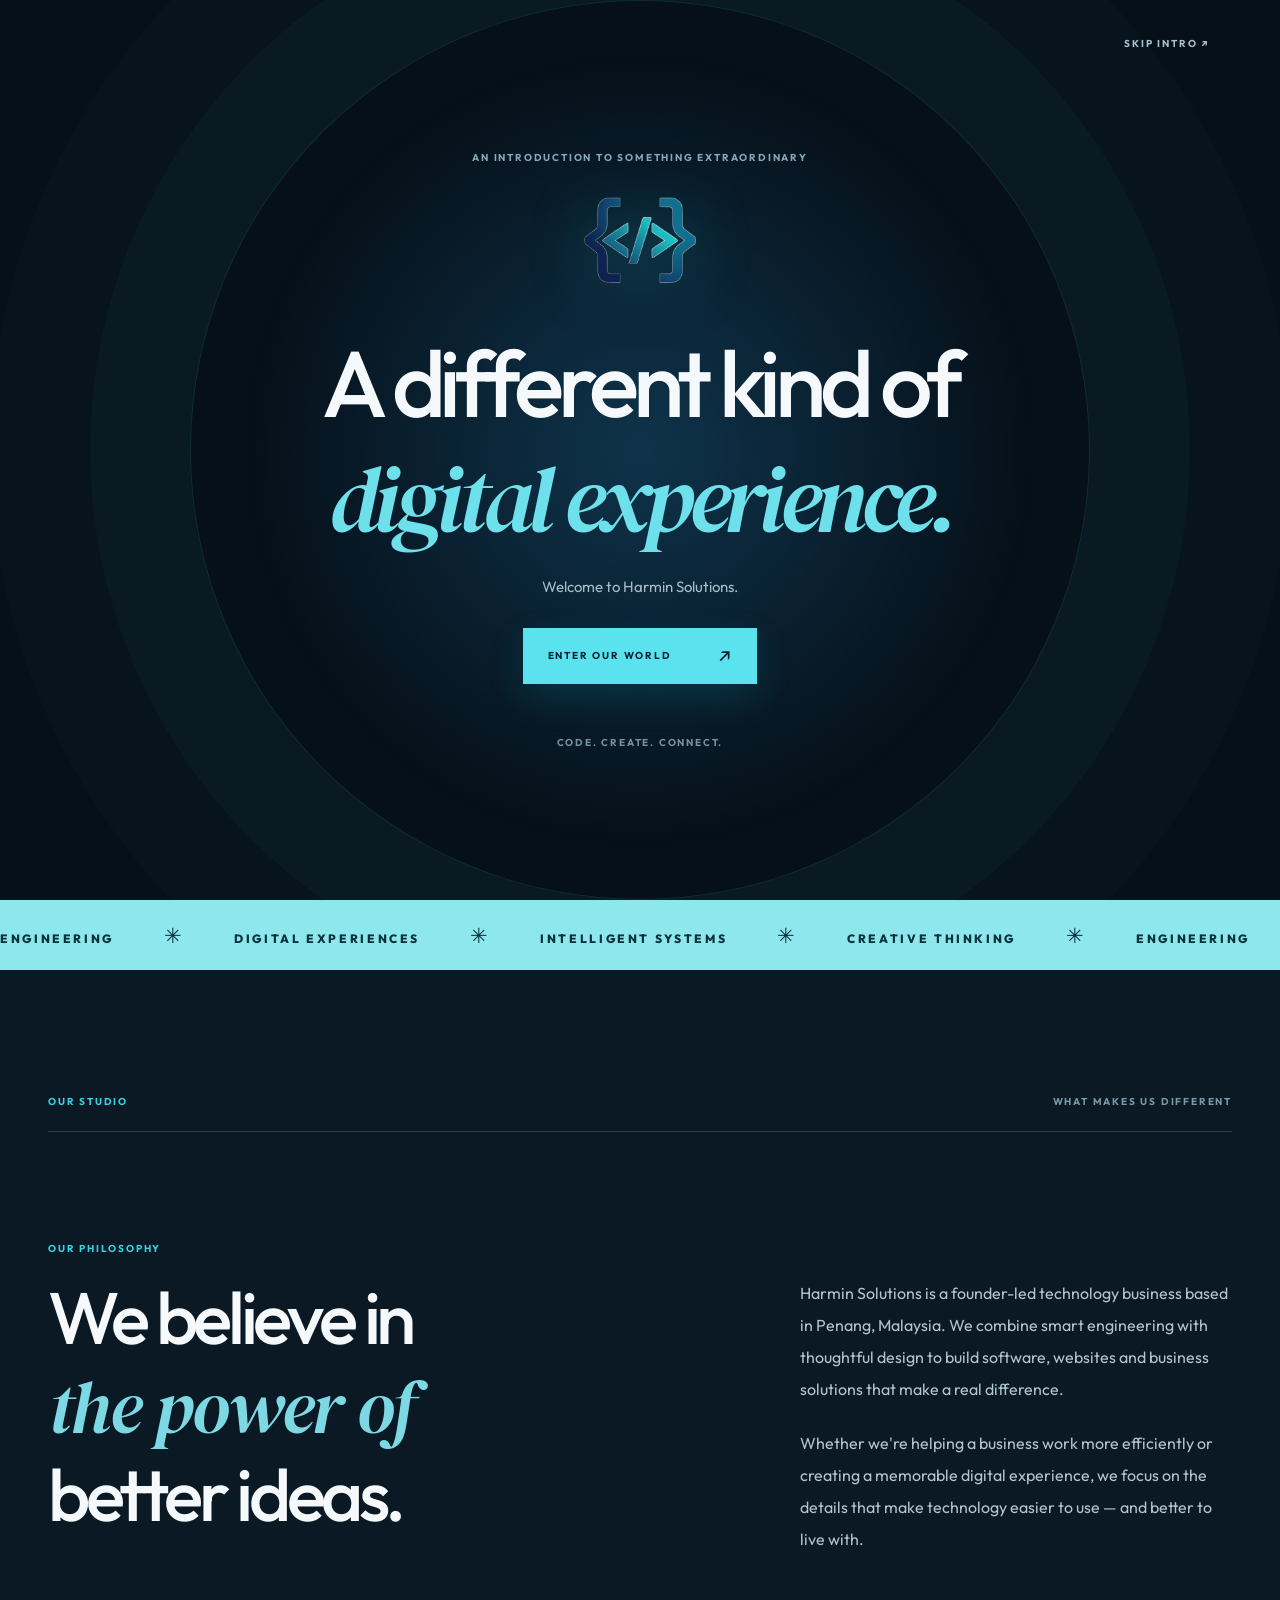
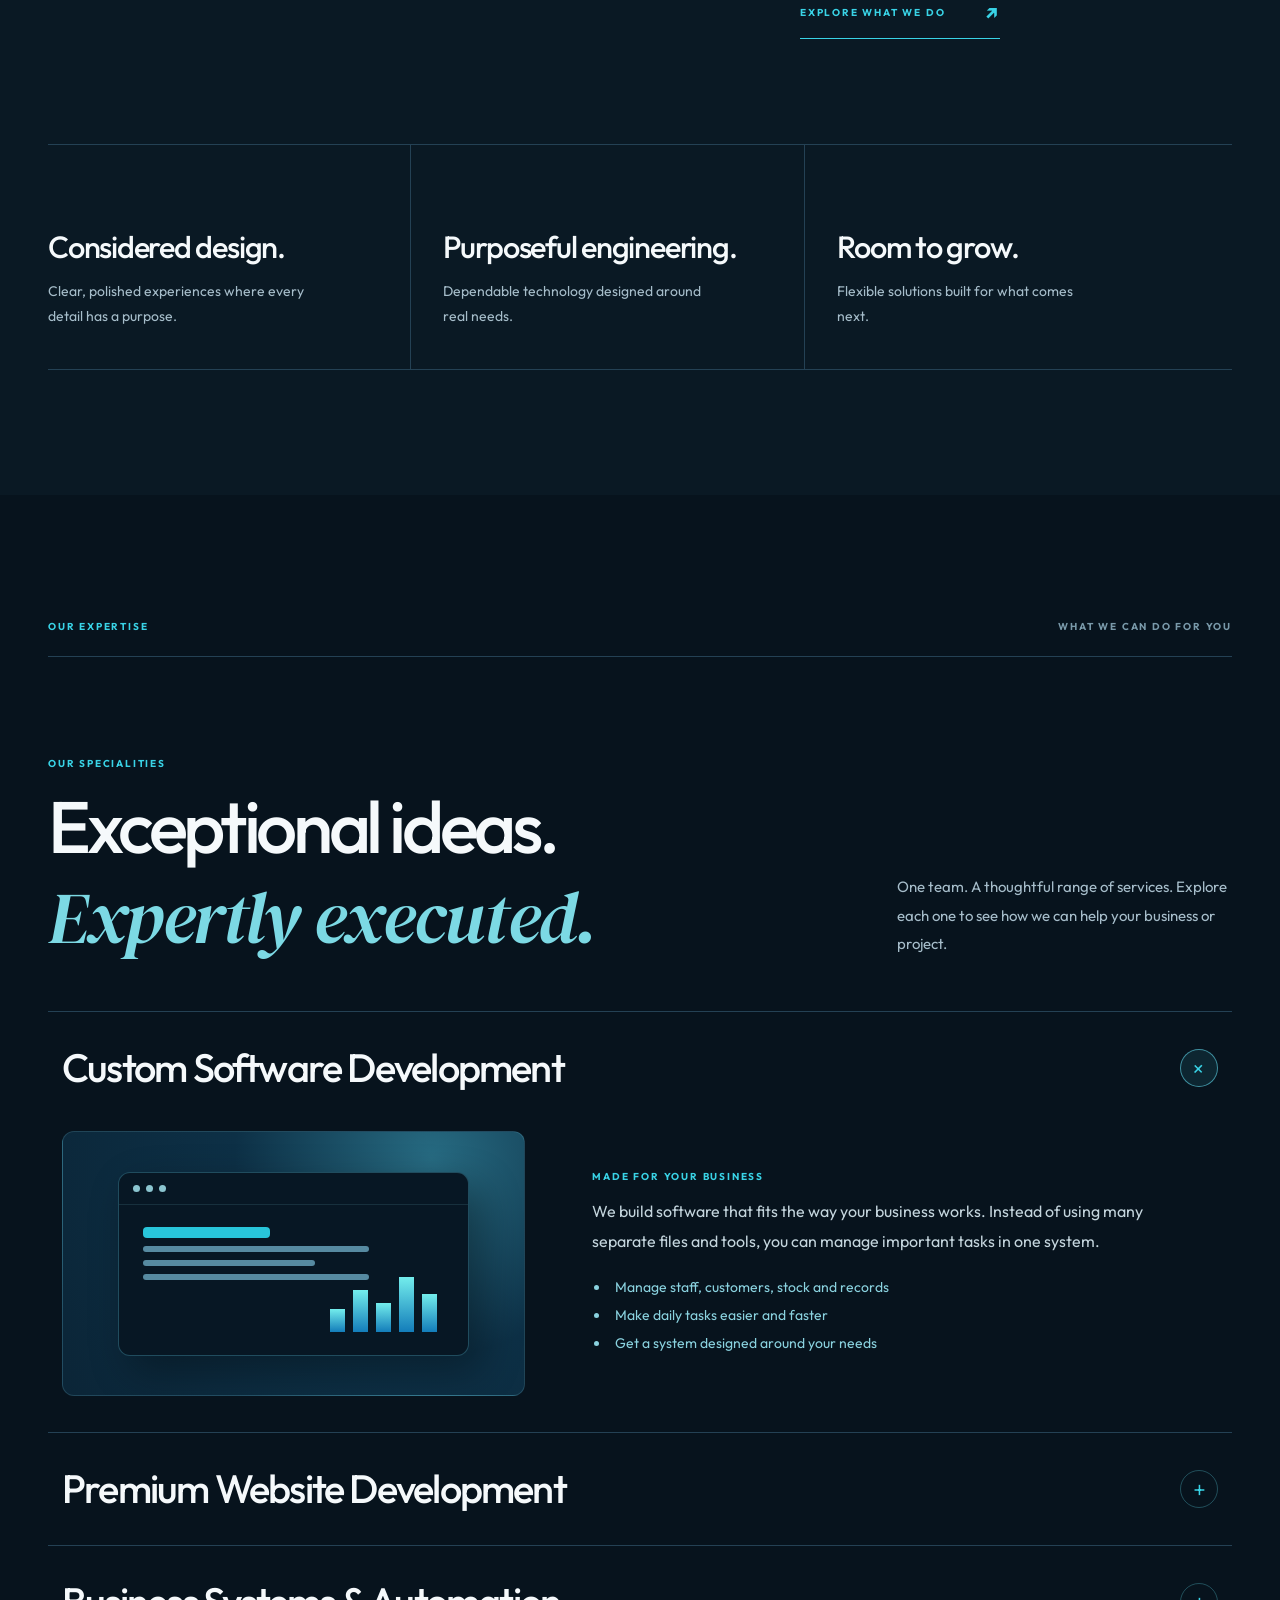
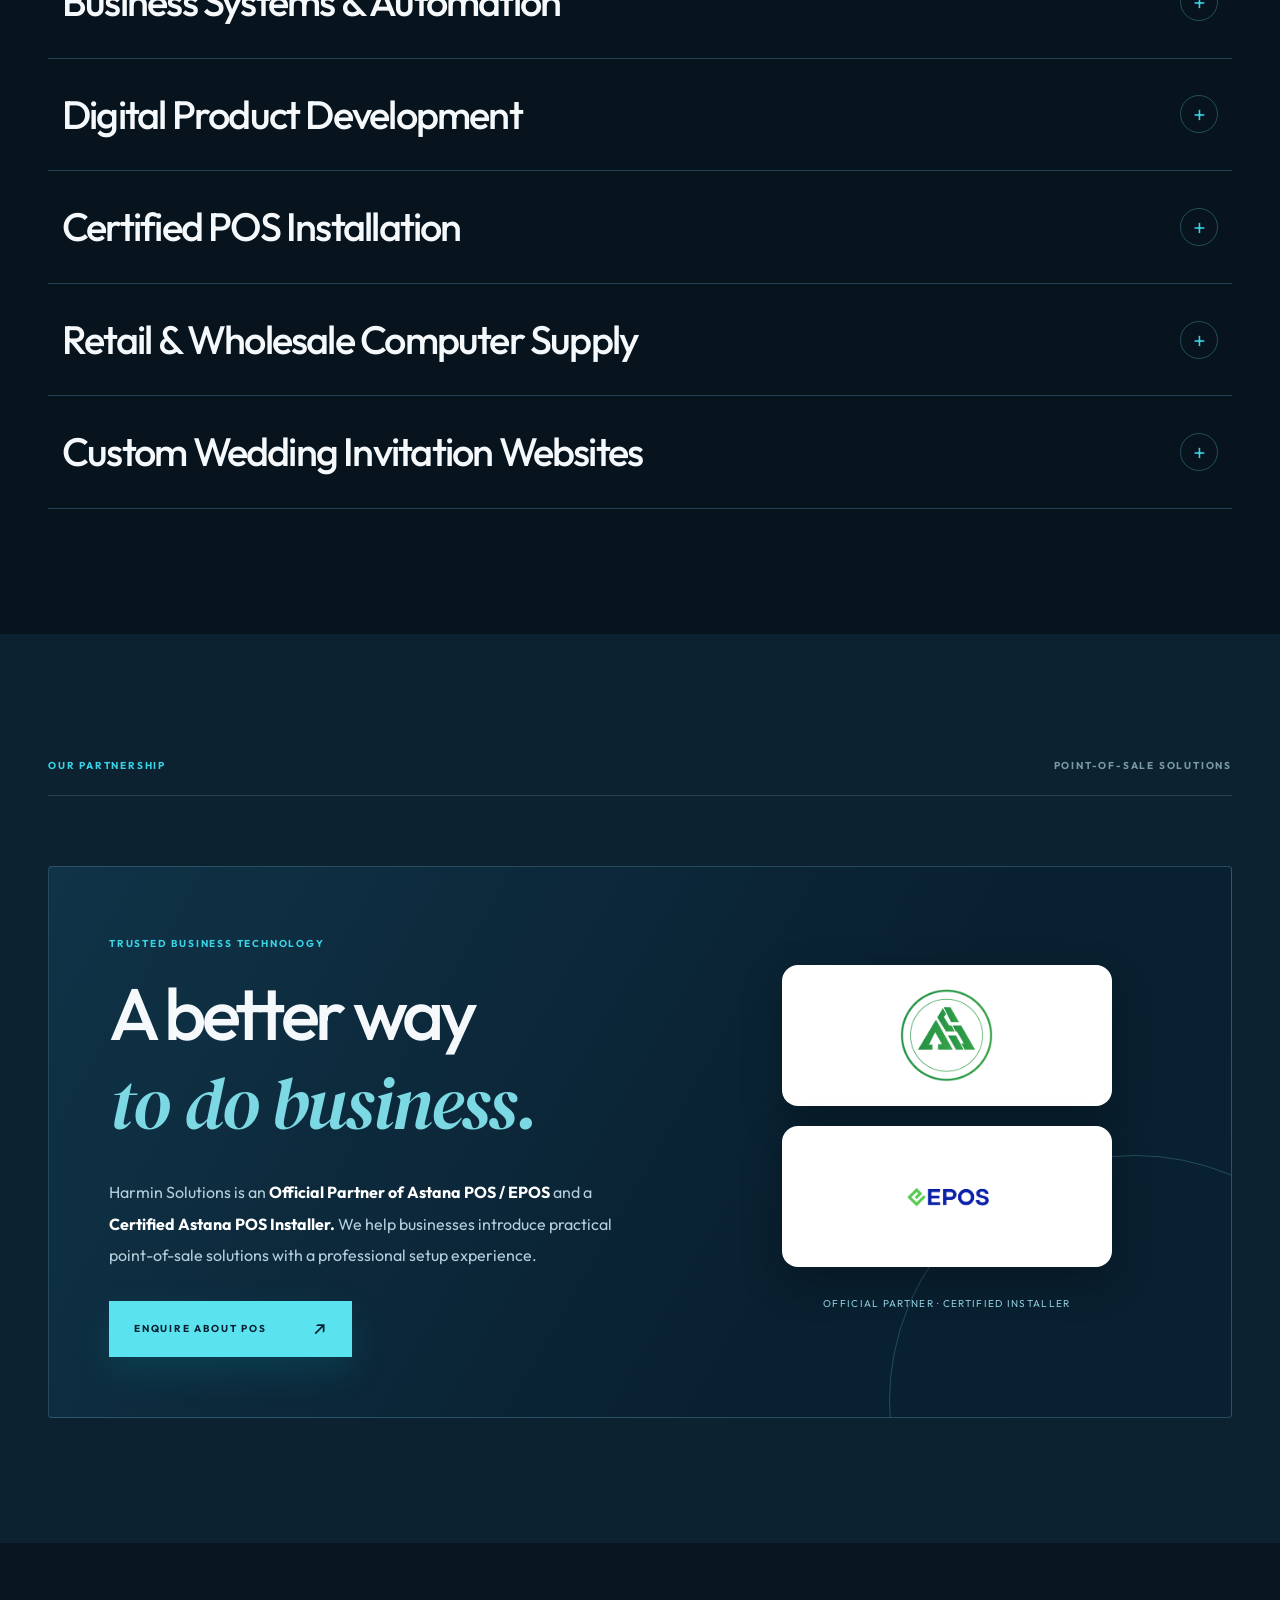
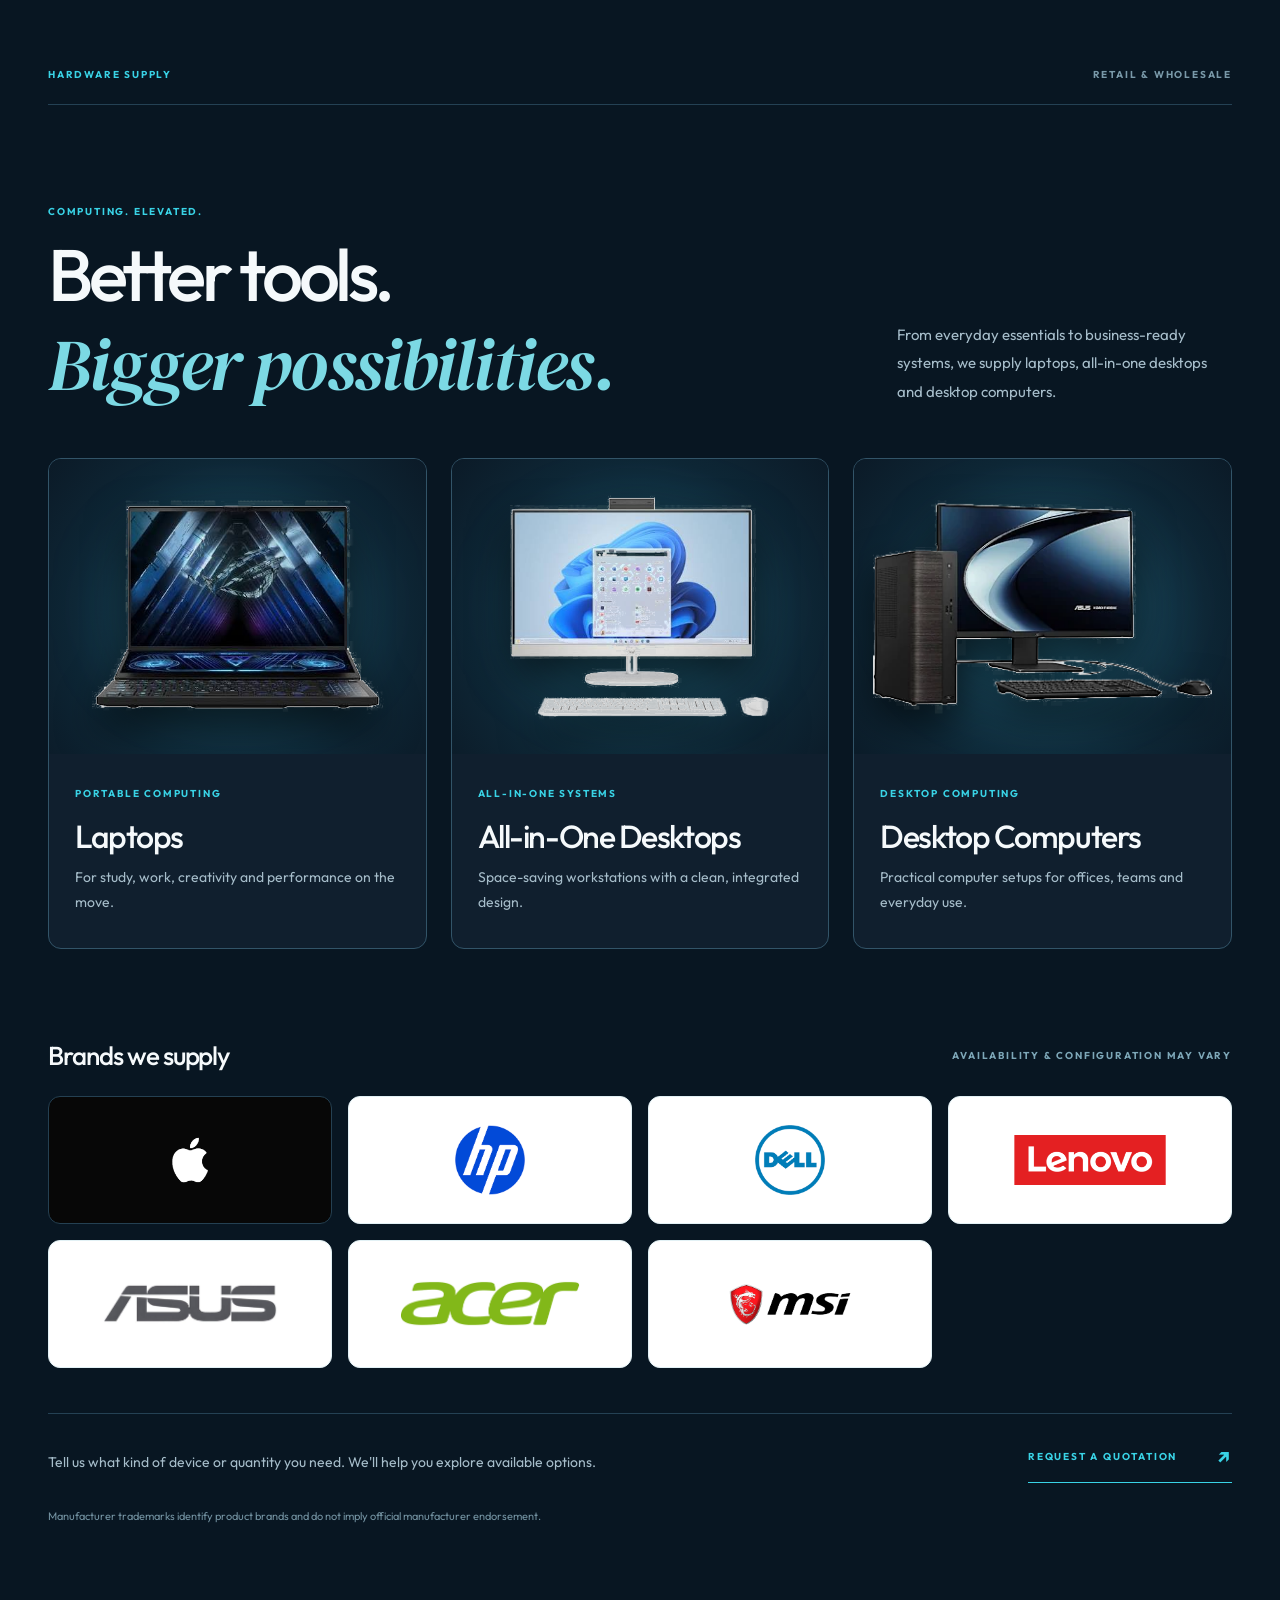
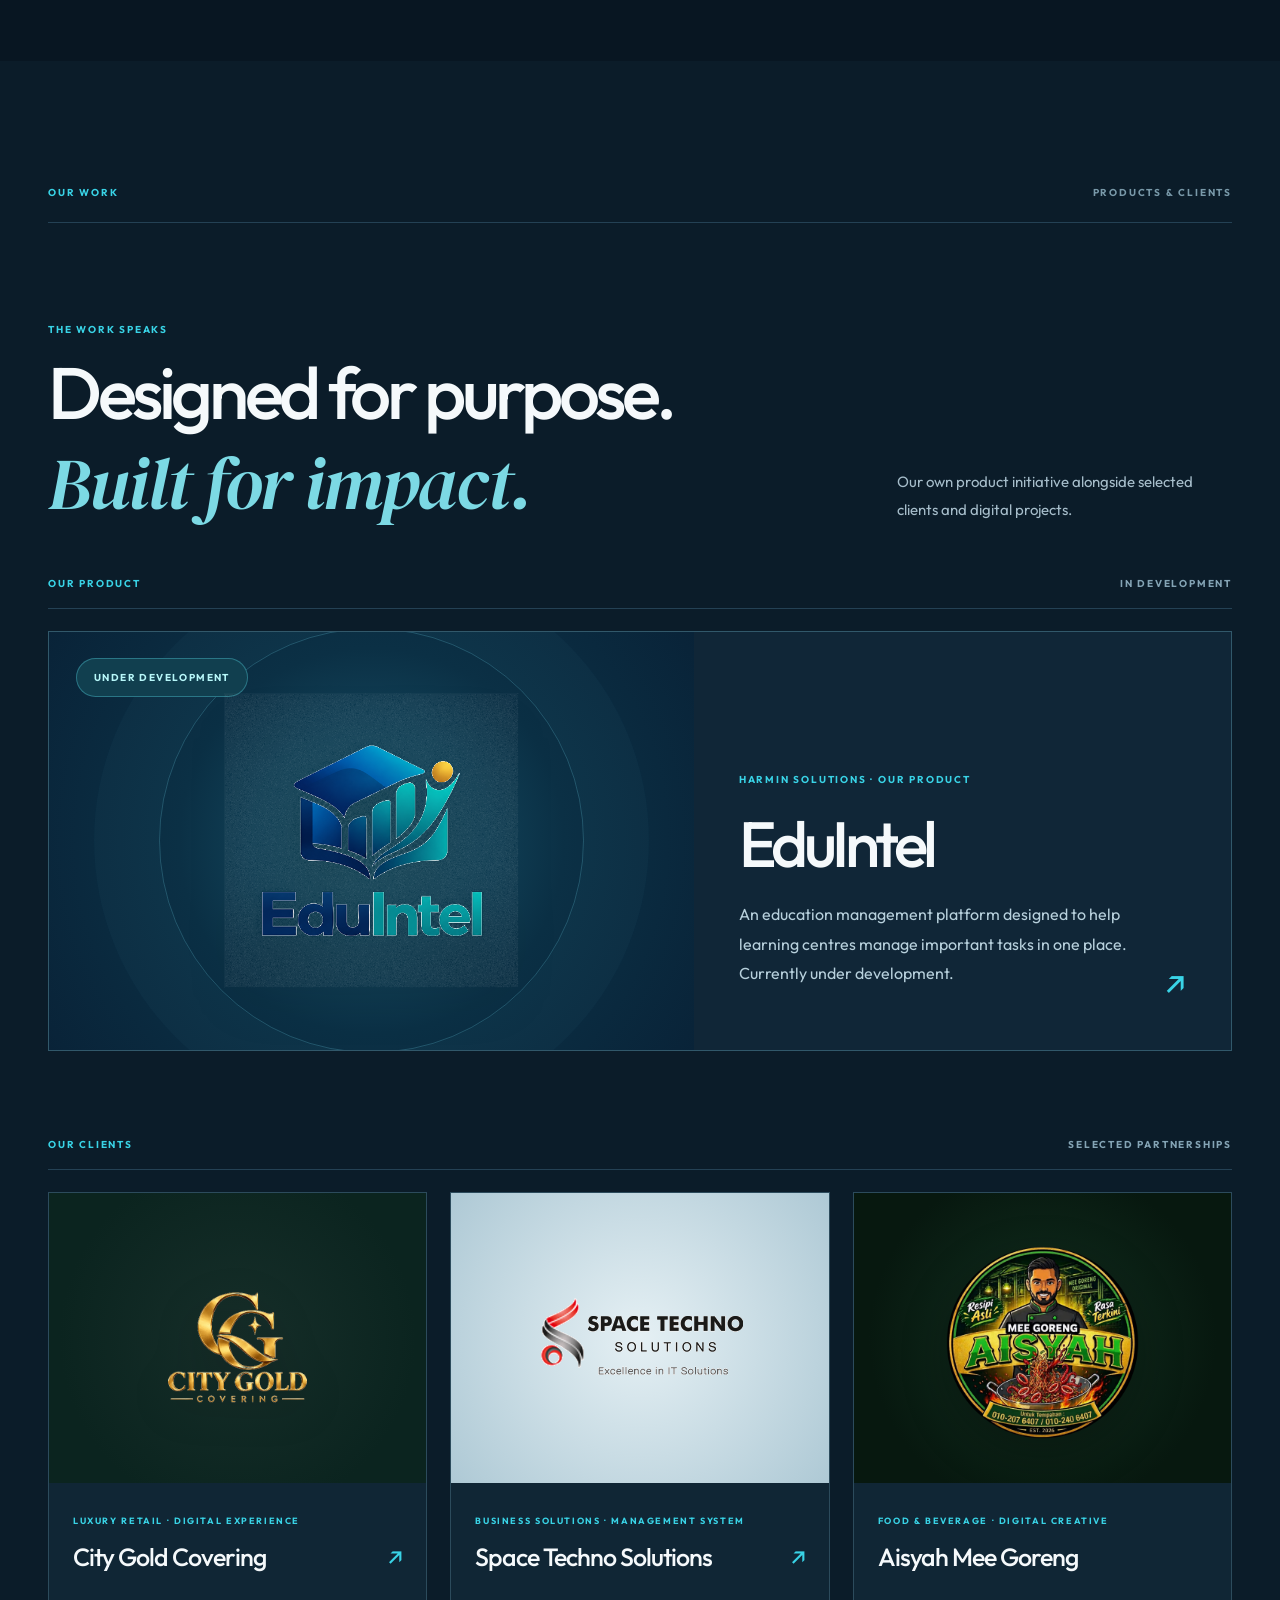
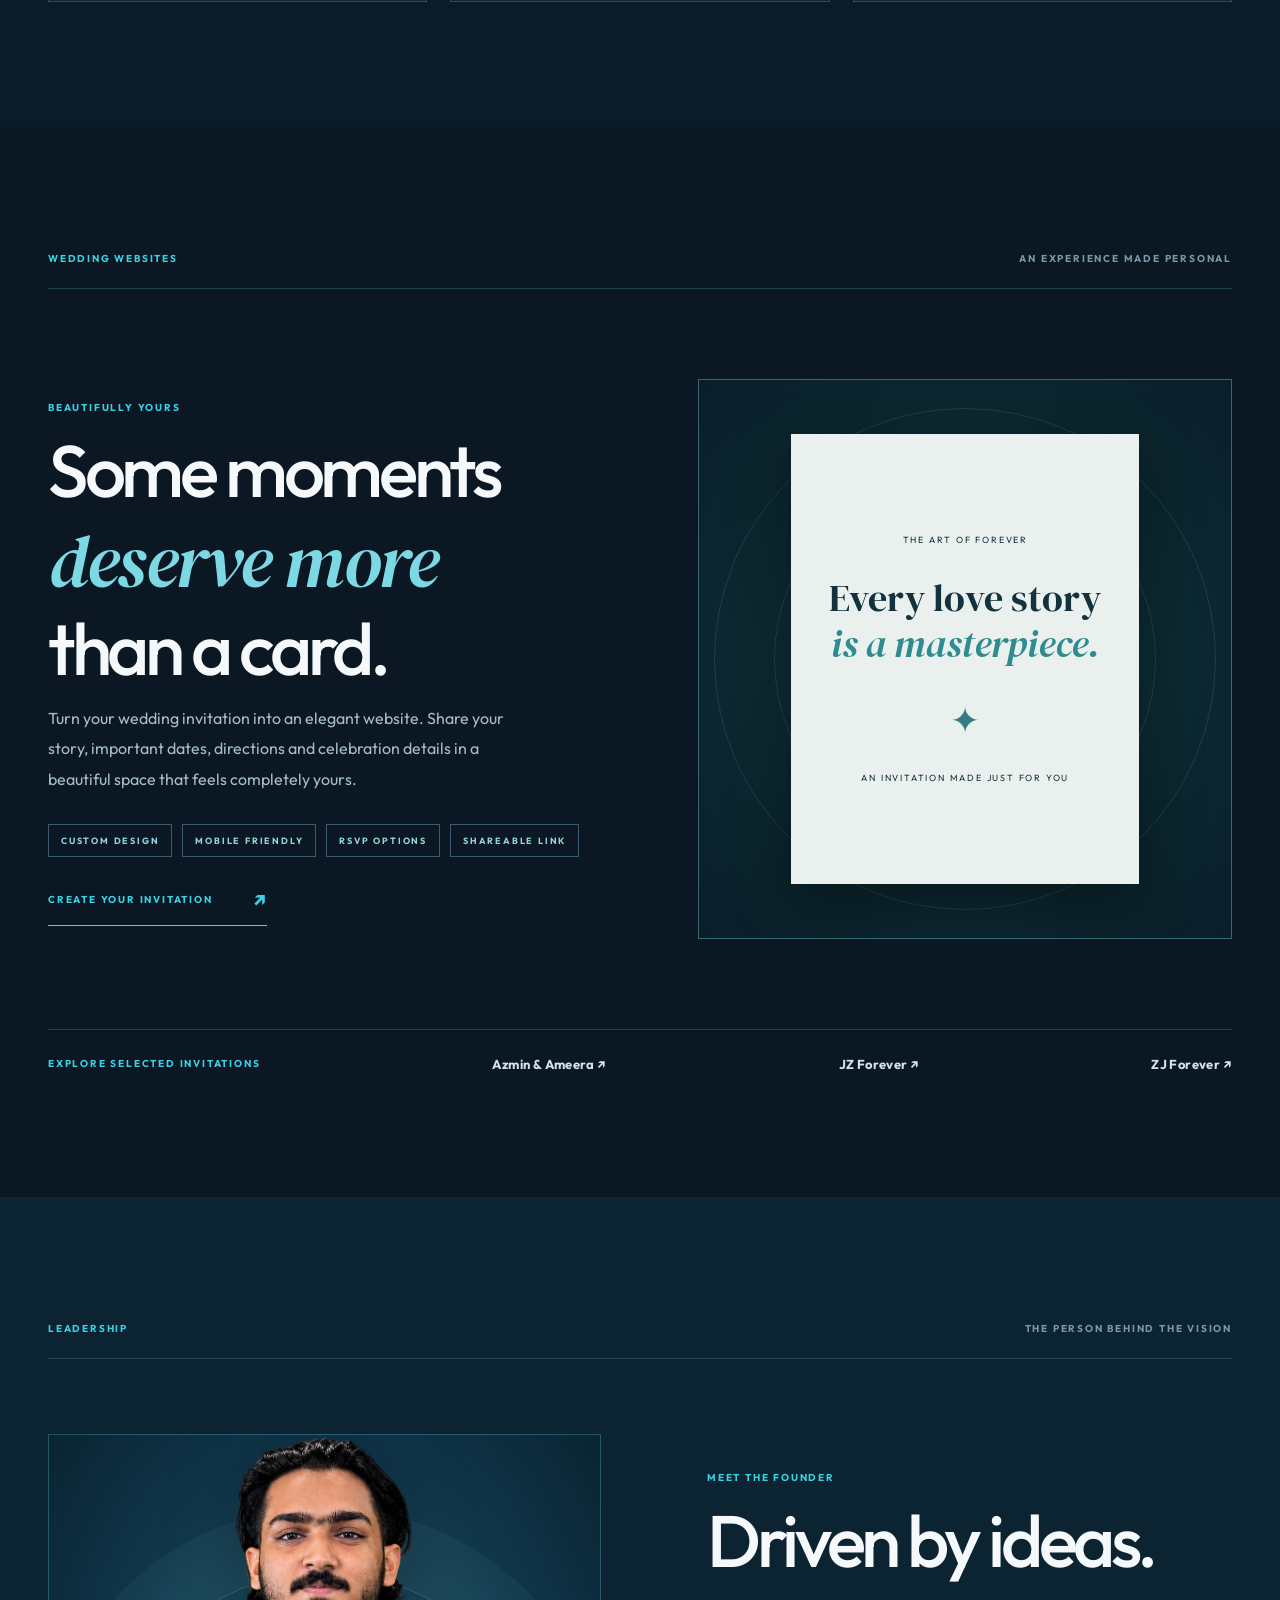
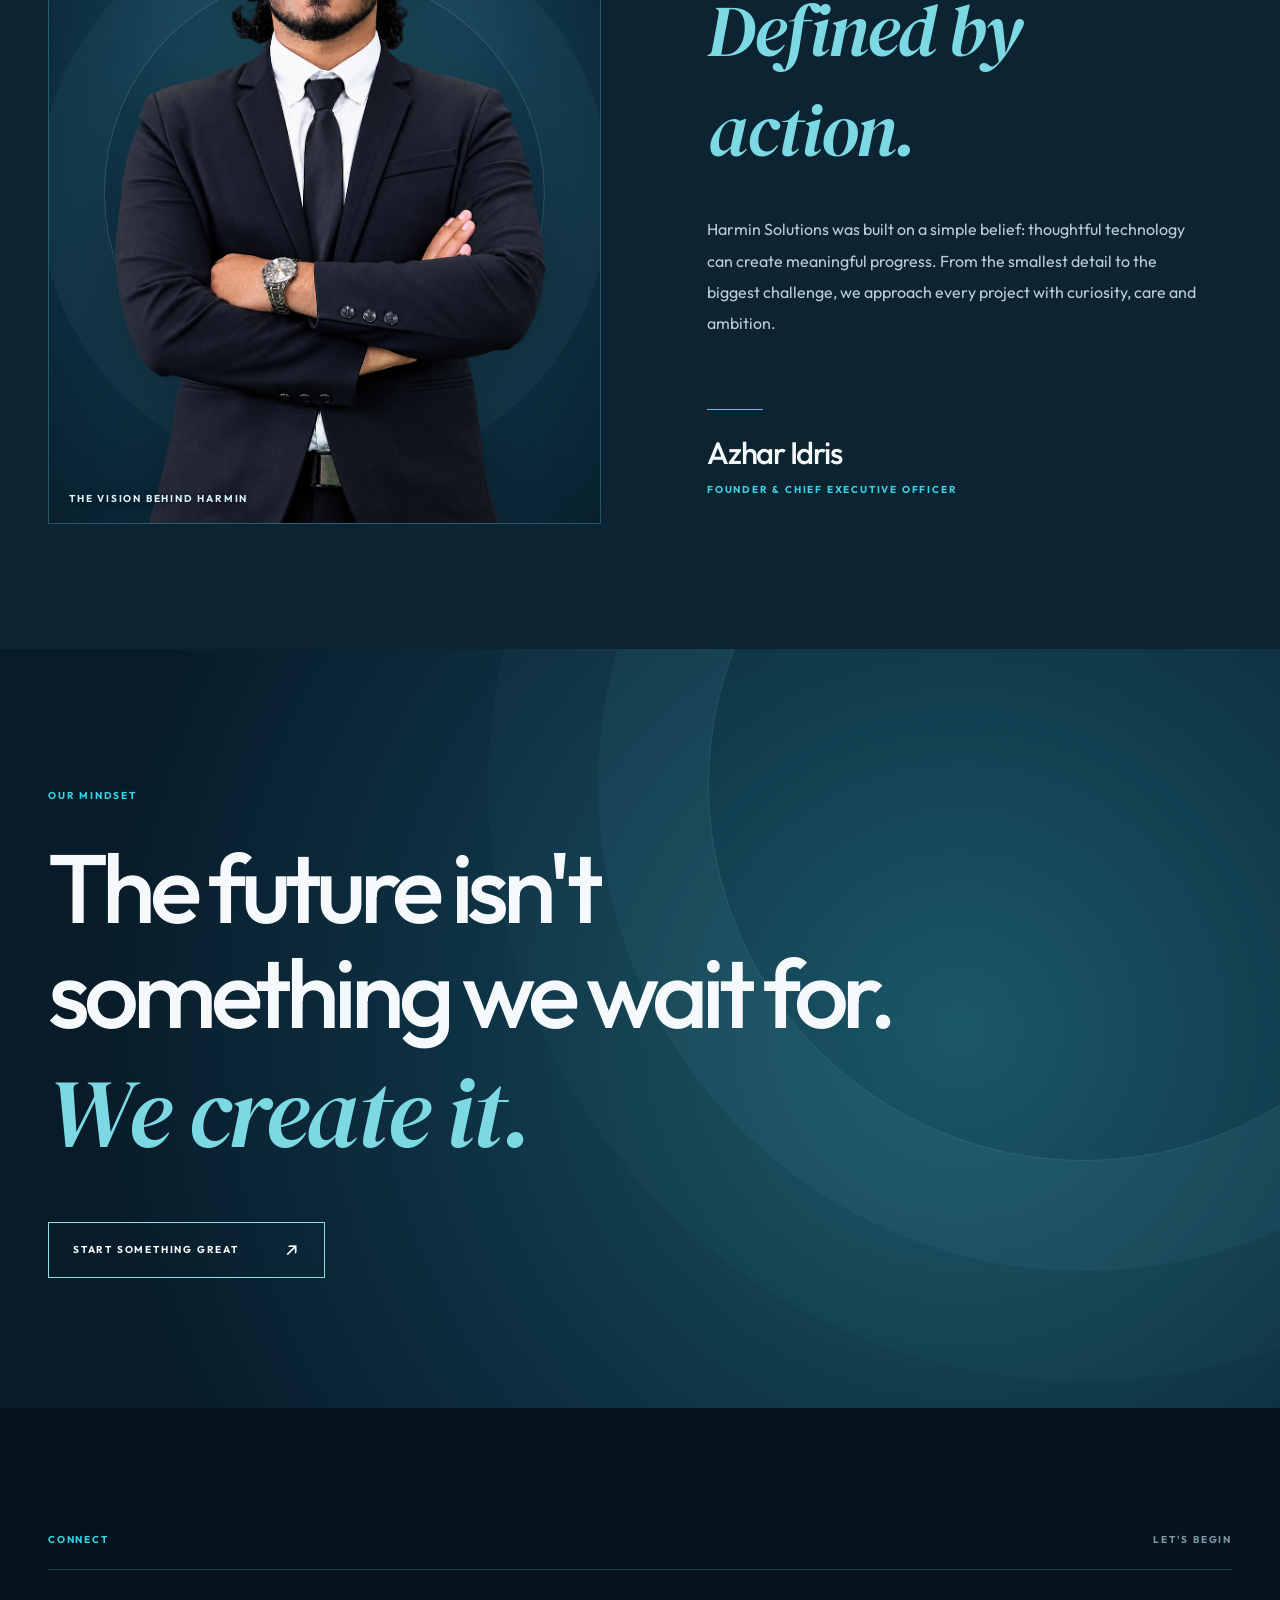
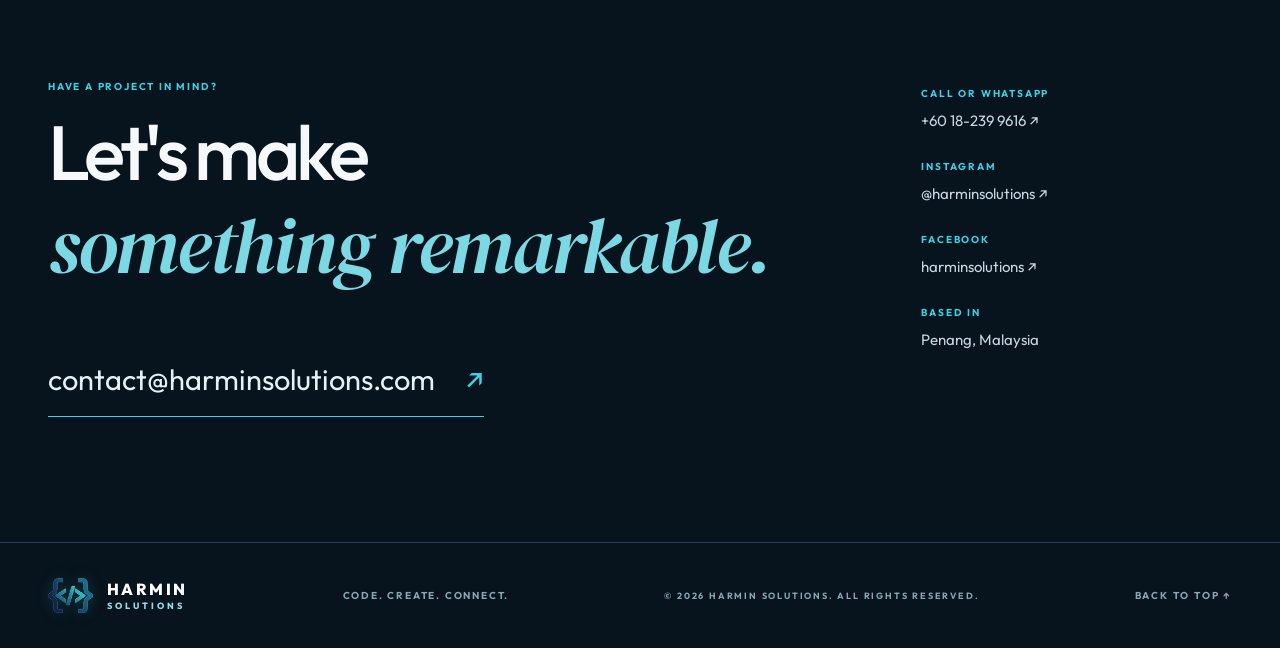
==== commit 5635b1ff: "Update index.html" ====
--- a/index.html
+++ b/index.html
@@ -17,7 +17,7 @@
 <meta name="twitter:title" content="Harmin Solutions | Code. Create. Connect.">
 <meta name="twitter:description" content="Premium software, websites and business technology services in Penang, Malaysia.">
 <meta name="twitter:image" content="https://harminsolutions.com/og-image.jpg">
-<meta name="theme-color" content="#07131d"><title>Harmin Solutions | Software & Website Development in Penang</title>
+<meta name="theme-color" content="#07131d"><title>Harmin Solutions | Code. Create. Connect.</title>
 <link rel="icon" type="image/png" href="favicon.png"><link rel="apple-touch-icon" href="favicon.png">
 <link rel="preconnect" href="https://fonts.googleapis.com"><link rel="preconnect" href="https://fonts.gstatic.com" crossorigin>
 <link href="https://fonts.googleapis.com/css2?family=DM+Sans:wght@400;500;600;700&family=Manrope:wght@400;500;600;700;800&family=Outfit:wght@300;400;500;600;700;800&family=DM+Serif+Display:ital@0;1&display=swap" rel="stylesheet">
@@ -26,14 +26,14 @@
 </head>
 <body>
 <div class="scroll-track" aria-hidden="true"><div id="scrollProgress"></div></div>
-<div class="welcome" id="welcome" role="dialog" aria-modal="true" aria-labelledby="welcomeHeading"><div class="welcome-glow"></div><div class="welcome-inner"><div class="welcome-top">AN INTRODUCTION TO SOMETHING EXTRAORDINARY</div><img class="welcome-logo" src="assets/harmin-symbol.png" alt="Harmin Solutions symbol"><div class="welcome-ordinal">01 <span></span> 2026</div><h1 id="welcomeHeading">A different kind of<br><em>digital experience.</em></h1><p>Welcome to Harmin Solutions.</p><button id="enterSite" class="button bright" type="button">ENTER OUR WORLD <span>↗</span></button><span class="welcome-bottom">CODE. CREATE. CONNECT.</span></div><button id="skipIntro" class="welcome-skip" type="button">SKIP INTRO ↗</button></div>
+<div class="welcome" id="welcome" role="dialog" aria-modal="true" aria-labelledby="welcomeHeading"><div class="welcome-glow"></div><div class="welcome-inner"><div class="welcome-top">AN INTRODUCTION TO SOMETHING EXTRAORDINARY</div><img class="welcome-logo" src="assets/harmin-symbol.png" alt="Harmin Solutions symbol"><div class="welcome-ordinal"></div><h1 id="welcomeHeading">A different kind of<br><em>digital experience.</em></h1><p>Welcome to Harmin Solutions.</p><button id="enterSite" class="button bright" type="button">ENTER OUR WORLD <span>↗</span></button><span class="welcome-bottom">CODE. CREATE. CONNECT.</span></div><button id="skipIntro" class="welcome-skip" type="button">SKIP INTRO ↗</button></div>
 <header class="header" id="header"><div class="container header-inner"><a href="#home" class="brand" aria-label="Harmin Solutions home"><img src="assets/harmin-symbol.png" width="44" height="44" alt=""><span>HARMIN <small>SOLUTIONS</small></span></a><nav class="desktop-links" aria-label="Primary navigation"><a href="#about">STUDIO</a><a href="#services">EXPERTISE</a><a href="#hardware">HARDWARE</a><a href="#work">OUR WORK</a><a href="#founder">FOUNDER</a></nav><a class="header-cta" href="#contact">LET'S CONNECT <span>↗</span></a><button id="menuButton" class="menu-button" type="button" aria-label="Open navigation" aria-expanded="false" aria-controls="mobileNav"><span></span><span></span></button></div></header>
 <nav class="mobile-nav" id="mobileNav" aria-label="Mobile navigation" inert><a href="#about">The Studio</a><a href="#services">Our Expertise</a><a href="#partners">POS Partnership</a><a href="#hardware">Computer Supply</a><a href="#work">Our Work</a><a href="#weddings">Wedding Websites</a><a href="#founder">Founder</a><a href="#contact">Contact</a></nav>
 <main>
 <section class="hero" id="home"><div class="hero-architecture" aria-hidden="true"><div class="hero-shape shape-1"></div><div class="hero-shape shape-2"></div><div class="hero-gridlines"></div></div><div class="container hero-layout"><div class="hero-main"><div class="overline hero-overline appear"><span class="live-dot"></span> INDEPENDENT TECHNOLOGY STUDIO <span class="overline-divider"></span> PENANG, MALAYSIA</div><h1 class="appear">Technology.<br><span class="hero-hollow">With intention.</span><br><em>Without limits.</em></h1><p class="hero-summary appear">We transform bold ideas into remarkable digital experiences — crafted with precision, built to perform, and designed to inspire.</p><div class="hero-ctas appear"><a class="button bright" href="#work">EXPLORE OUR WORK <span>↗</span></a><a href="#services" class="simple-cta">DISCOVER OUR EXPERTISE <span>↘</span></a></div></div><div class="hero-side" aria-hidden="true"><div class="tech-sculpture"><div class="sculpture-circle one"></div><div class="sculpture-circle two"></div><div class="sculpture-glass"><img src="assets/harmin-symbol.png" alt=""><span>DESIGNED TO DIFFER</span></div></div><span class="vertical-label">THE FUTURE IS MADE, NOT FOUND.</span></div></div><div class="container hero-foot"><span>SCROLL TO DISCOVER</span><span class="scroll-beam"></span><span>CODE. CREATE. CONNECT.</span></div></section>
 <div class="ticker"><div class="ticker-track">ENGINEERING <b>✳</b> DIGITAL EXPERIENCES <b>✳</b> INTELLIGENT SYSTEMS <b>✳</b> CREATIVE THINKING <b>✳</b> ENGINEERING <b>✳</b> DIGITAL EXPERIENCES <b>✳</b> INTELLIGENT SYSTEMS <b>✳</b> CREATIVE THINKING <b>✳</b></div></div>
-<section class="section about" id="about"><div class="container"><div class="section-label reveal"><span>01 / OUR STUDIO</span><span>WHAT MAKES US DIFFERENT</span></div><div class="about-columns"><div class="reveal"><p class="small-label">OUR PHILOSOPHY</p><h2>We believe in<br><em>the power of</em><br>better ideas.</h2></div><div class="about-prose reveal"><p>Harmin Solutions is a founder-led technology business based in Penang, Malaysia. We combine smart engineering with thoughtful design to build software, websites and business solutions that make a real difference.</p><p>Whether we're helping a business work more efficiently or creating a memorable digital experience, we focus on the details that make technology easier to use — and better to live with.</p><a class="text-action" href="#services">EXPLORE WHAT WE DO <span>↗</span></a></div></div><div class="values"><div class="value reveal"><span class="value-no">01</span><h3>Considered design.</h3><p>Clear, polished experiences where every detail has a purpose.</p></div><div class="value reveal"><span class="value-no">02</span><h3>Purposeful engineering.</h3><p>Dependable technology designed around real needs.</p></div><div class="value reveal"><span class="value-no">03</span><h3>Room to grow.</h3><p>Flexible solutions built for what comes next.</p></div></div></div></section>
-<section class="section services" id="services"><div class="container"><div class="section-label reveal"><span>02 / OUR EXPERTISE</span><span>WHAT WE CAN DO FOR YOU</span></div><div class="section-intro reveal"><div><p class="small-label">OUR SPECIALITIES</p><h2>Exceptional ideas.<br><em>Expertly executed.</em></h2></div><p>One team. A thoughtful range of services. Explore each one to see how we can help your business or project.</p></div><div class="accordion" id="serviceAccordion">
+<section class="section about" id="about"><div class="container"><div class="section-label reveal"><span>OUR STUDIO</span><span>WHAT MAKES US DIFFERENT</span></div><div class="about-columns"><div class="reveal"><p class="small-label">OUR PHILOSOPHY</p><h2>We believe in<br><em>the power of</em><br>better ideas.</h2></div><div class="about-prose reveal"><p>Harmin Solutions is a founder-led technology business based in Penang, Malaysia. We combine smart engineering with thoughtful design to build software, websites and business solutions that make a real difference.</p><p>Whether we're helping a business work more efficiently or creating a memorable digital experience, we focus on the details that make technology easier to use — and better to live with.</p><a class="text-action" href="#services">EXPLORE WHAT WE DO <span>↗</span></a></div></div><div class="values"><div class="value reveal"><h3>Considered design.</h3><p>Clear, polished experiences where every detail has a purpose.</p></div><div class="value reveal"><h3>Purposeful engineering.</h3><p>Dependable technology designed around real needs.</p></div><div class="value reveal"><h3>Room to grow.</h3><p>Flexible solutions built for what comes next.</p></div></div></div></section>
+<section class="section services" id="services"><div class="container"><div class="section-label reveal"><span>OUR EXPERTISE</span><span>WHAT WE CAN DO FOR YOU</span></div><div class="section-intro reveal"><div><p class="small-label">OUR SPECIALITIES</p><h2>Exceptional ideas.<br><em>Expertly executed.</em></h2></div><p>One team. A thoughtful range of services. Explore each one to see how we can help your business or project.</p></div><div class="accordion" id="serviceAccordion">
 <details class="service" open><summary><span class="service-title">Custom Software Development</span><span class="service-plus">+</span></summary><div class="service-body"><div class="service-visual visual-software"><div class="mock-window"><div class="mock-toolbar"><i></i><i></i><i></i></div><div class="mock-lines"><b></b><span></span><span></span><span></span></div><div class="mock-chart"><i></i><i></i><i></i><i></i><i></i></div></div></div><div class="service-description"><span class="eyebrow">MADE FOR YOUR BUSINESS</span><p>We build software that fits the way your business works. Instead of using many separate files and tools, you can manage important tasks in one system.</p><ul><li>Manage staff, customers, stock and records</li><li>Make daily tasks easier and faster</li><li>Get a system designed around your needs</li></ul></div></div></details>
 <details class="service"><summary><span class="service-title">Premium Website Development</span><span class="service-plus">+</span></summary><div class="service-body"><div class="service-visual visual-web"><div class="web-frame"><div class="web-top"><i></i><i></i><i></i></div><div class="web-hero"><b>DESIGNED<br>TO IMPRESS.</b><span></span></div></div></div><div class="service-description"><span class="eyebrow">YOUR BRAND, ONLINE</span><p>We create modern websites that make your business look professional. Your visitors can learn about you, explore your services and contact you easily.</p><ul><li>Beautiful design for phone and computer</li><li>Clear pages that are easy to explore</li><li>Fast, smooth and memorable experiences</li></ul></div></div></details>
 <details class="service"><summary><span class="service-title">Business Systems & Automation</span><span class="service-plus">+</span></summary><div class="service-body"><div class="service-visual visual-flow"><div class="flow-node">SALES</div><div class="flow-path"></div><div class="flow-node main">ONE CONNECTED SYSTEM</div><div class="flow-path"></div><div class="flow-node">FINANCE</div></div><div class="service-description"><span class="eyebrow">LESS REPETITION. MORE PROGRESS.</span><p>We connect parts of your business so you don't have to enter the same information many times. For example, a recorded payment can also appear in the finance section.</p><ul><li>Reduce repeated data entry</li><li>Keep information consistent across pages</li><li>Spend more time running your business</li></ul></div></div></details>
@@ -42,13 +42,13 @@
 <details class="service"><summary><span class="service-title">Retail & Wholesale Computer Supply</span><span class="service-plus">+</span></summary><div class="service-body"><div class="service-visual visual-hardware"><img src="assets/hardware-service-visual.svg" alt="Computer supply visual"></div><div class="service-description"><span class="eyebrow">THE RIGHT DEVICE FOR YOUR NEEDS</span><p>We supply laptops, all-in-one desktops and desktop computers for students, homes, offices and businesses, including bulk orders.</p><ul><li>Choose from popular computer brands</li><li>Find devices for study, work or business</li><li>Request a quotation for wholesale supply</li></ul><a class="text-action" href="#hardware">VIEW HARDWARE <span>↗</span></a></div></div></details>
 <details class="service"><summary><span class="service-title">Custom Wedding Invitation Websites</span><span class="service-plus">+</span></summary><div class="service-body"><div class="service-visual visual-wedding"><div class="mini-invitation"><span>TOGETHER, FOREVER</span><strong>Our story<br><em>begins here.</em></strong><i>✧</i></div></div><div class="service-description"><span class="eyebrow">A WEBSITE AS UNIQUE AS YOUR STORY</span><p>We create beautiful digital wedding invitations designed around your celebration. You can share one link with your guests to help them find event details.</p><ul><li>Personalize colors, photos and wording</li><li>Include location and celebration details</li><li>Optional RSVP features</li></ul></div></div></details>
 </div></div></section>
-<section class="section partner" id="partners"><div class="container"><div class="section-label reveal"><span>03 / OUR PARTNERSHIP</span><span>POINT-OF-SALE SOLUTIONS</span></div><div class="partner-panel reveal"><div class="partner-copy"><p class="small-label">TRUSTED BUSINESS TECHNOLOGY</p><h2>A better way<br><em>to do business.</em></h2><p>Harmin Solutions is an <strong>Official Partner of Astana POS / EPOS</strong> and a <strong>Certified Astana POS Installer.</strong> We help businesses introduce practical point-of-sale solutions with a professional setup experience.</p><a class="button bright" href="mailto:contact@harminsolutions.com?subject=POS%20Installation%20Enquiry">ENQUIRE ABOUT POS <span>↗</span></a></div><div class="partner-art"><div class="partner-logo-panel"><img src="assets/astana-transparent.png" alt="Astana logo"></div><div class="partner-logo-panel"><img src="assets/epos-transparent.png" alt="EPOS logo"></div><p>OFFICIAL PARTNER · CERTIFIED INSTALLER</p></div></div></div></section>
-<section class="section hardware" id="hardware"><div class="container"><div class="section-label reveal"><span>04 / HARDWARE SUPPLY</span><span>RETAIL & WHOLESALE</span></div><div class="section-intro reveal"><div><p class="small-label">COMPUTING. ELEVATED.</p><h2>Better tools.<br><em>Bigger possibilities.</em></h2></div><p>From everyday essentials to business-ready systems, we supply laptops, all-in-one desktops and desktop computers.</p></div><div class="hardware-grid"><article class="device-card reveal"><div class="device-visual"><div class="device-glow"></div><img src="assets/laptop-photo.png" loading="lazy" alt="A real laptop product photograph"></div><div class="device-footer"><span>01 / PORTABLE COMPUTING</span><h3>Laptops</h3><p>For study, work, creativity and performance on the move.</p></div></article><article class="device-card reveal"><div class="device-visual"><div class="device-glow"></div><img src="assets/all-in-one-photo.png" loading="lazy" alt="A real all-in-one desktop product photograph"></div><div class="device-footer"><span>02 / ALL-IN-ONE SYSTEMS</span><h3>All-in-One Desktops</h3><p>Space-saving workstations with a clean, integrated design.</p></div></article><article class="device-card reveal"><div class="device-visual"><div class="device-glow"></div><img src="assets/desktop-photo.png" loading="lazy" alt="A real desktop computer product photograph"></div><div class="device-footer"><span>03 / DESKTOP COMPUTING</span><h3>Desktop Computers</h3><p>Practical computer setups for offices, teams and everyday use.</p></div></article></div><div class="hardware-brands-heading reveal"><h3>Brands we supply</h3><span>AVAILABILITY & CONFIGURATION MAY VARY</span></div><div class="brands-grid reveal"><div class="brand-tile dark-tile"><img src="assets/apple-original.png" alt="Apple logo" loading="lazy"></div><div class="brand-tile"><img src="assets/hp-original.png" alt="HP logo" loading="lazy"></div><div class="brand-tile"><img src="assets/dell-original.png" alt="Dell logo" loading="lazy"></div><div class="brand-tile"><img src="assets/lenovo-original.png" alt="Lenovo logo" loading="lazy"></div><div class="brand-tile"><img src="assets/asus-original.png" alt="ASUS logo" loading="lazy"></div><div class="brand-tile"><img src="assets/acer-original.png" alt="Acer logo" loading="lazy"></div><div class="brand-tile"><img src="assets/msi-original.png" alt="MSI logo" loading="lazy"></div></div><div class="hardware-end reveal"><p>Tell us what kind of device or quantity you need. We'll help you explore available options.</p><a class="text-action" href="mailto:contact@harminsolutions.com?subject=Computer%20Supply%20Quotation">REQUEST A QUOTATION <span>↗</span></a></div><p class="trademark-note">Manufacturer trademarks identify product brands and do not imply official manufacturer endorsement.</p></div></section>
-<section class="section portfolio" id="work"><div class="container"><div class="section-label reveal"><span>05 / OUR WORK</span><span>PRODUCTS & CLIENTS</span></div><div class="section-intro reveal"><div><p class="small-label">THE WORK SPEAKS</p><h2>Designed for purpose.<br><em>Built for impact.</em></h2></div><p>Our own product initiative alongside selected clients and digital projects.</p></div><div class="portfolio-head reveal"><span>01 — OUR PRODUCT</span><span>IN DEVELOPMENT</span></div><a class="product-feature reveal" href="https://eduintel.harminsolutions.com" target="_blank" rel="noopener noreferrer"><div class="product-art"><div class="product-circle"></div><img src="assets/eduintel-transparent.png" loading="lazy" alt="EduIntel official logo"><span class="status-pill">UNDER DEVELOPMENT</span></div><div class="product-info"><div><span class="tiny-tag">HARMIN SOLUTIONS · OUR PRODUCT</span><h3>EduIntel</h3><p>An education management platform designed to help learning centres manage important tasks in one place. Currently under development.</p></div><span class="project-arrow">↗</span></div></a><div class="portfolio-head client-head reveal"><span>02 — OUR CLIENTS</span><span>SELECTED PARTNERSHIPS</span></div><div class="client-grid"><a class="client-card reveal" href="https://city-gold.harminsolutions.com" target="_blank" rel="noopener noreferrer"><div class="client-image city-bg"><img src="assets/city-gold-clean.png" alt="City Gold Covering client logo" loading="lazy"></div><div class="client-info"><span>LUXURY RETAIL · DIGITAL EXPERIENCE</span><h3>City Gold Covering <b>↗</b></h3></div></a><a class="client-card reveal" href="https://ims.spacetechno.in" target="_blank" rel="noopener noreferrer"><div class="client-image space-bg"><img src="assets/space-techno-transparent.png" alt="Space Techno Solutions logo" loading="lazy"></div><div class="client-info"><span>BUSINESS SOLUTIONS · MANAGEMENT SYSTEM</span><h3>Space Techno Solutions <b>↗</b></h3></div></a><article class="client-card reveal"><div class="client-image aisyah-bg"><img src="assets/aisyah-mee-goreng-cutout.png" alt="Aisyah Mee Goreng client logo" loading="lazy"></div><div class="client-info"><span>FOOD & BEVERAGE · DIGITAL CREATIVE</span><h3>Aisyah Mee Goreng</h3></div></article></div></div></section>
-<section class="section weddings" id="weddings"><div class="container"><div class="section-label reveal"><span>06 / WEDDING WEBSITES</span><span>AN EXPERIENCE MADE PERSONAL</span></div><div class="wedding-layout"><div class="wedding-copy reveal"><p class="small-label">BEAUTIFULLY YOURS</p><h2>Some moments<br><em>deserve more</em><br>than a card.</h2><p>Turn your wedding invitation into an elegant website. Share your story, important dates, directions and celebration details in a beautiful space that feels completely yours.</p><div class="wedding-tags"><span>CUSTOM DESIGN</span><span>MOBILE FRIENDLY</span><span>RSVP OPTIONS</span><span>SHAREABLE LINK</span></div><a class="text-action" href="mailto:contact@harminsolutions.com?subject=Wedding%20Website%20Enquiry">CREATE YOUR INVITATION <span>↗</span></a></div><div class="wedding-preview reveal"><div class="wedding-preview-inner"><span>THE ART OF FOREVER</span><b>Every love story<br><em>is a masterpiece.</em></b><i>✦</i><small>AN INVITATION MADE JUST FOR YOU</small></div></div></div><div class="wedding-examples reveal"><span>EXPLORE SELECTED INVITATIONS</span><a href="https://azminwedsameera.me" target="_blank" rel="noopener noreferrer">Azmin & Ameera ↗</a><a href="https://jz-forever.harminsolutions.com" target="_blank" rel="noopener noreferrer">JZ Forever ↗</a><a href="https://zj-forever.harminsolutions.com" target="_blank" rel="noopener noreferrer">ZJ Forever ↗</a></div></div></section>
-<section class="section founder" id="founder"><div class="container"><div class="section-label reveal"><span>07 / LEADERSHIP</span><span>THE PERSON BEHIND THE VISION</span></div><div class="founder-layout"><div class="founder-portrait reveal"><div class="founder-halo"></div><img src="assets/azhar-idris-founder.png" alt="Azhar Idris, Founder and CEO of Harmin Solutions" loading="lazy"><span>THE VISION BEHIND HARMIN</span></div><div class="founder-text reveal"><p class="small-label">MEET THE FOUNDER</p><h2>Driven by ideas.<br><em>Defined by action.</em></h2><p>Harmin Solutions was built on a simple belief: thoughtful technology can create meaningful progress. From the smallest detail to the biggest challenge, we approach every project with curiosity, care and ambition.</p><div class="founder-sign"><span></span><h3>Azhar Idris</h3><p>FOUNDER & CHIEF EXECUTIVE OFFICER</p></div></div></div></div></section>
+<section class="section partner" id="partners"><div class="container"><div class="section-label reveal"><span>OUR PARTNERSHIP</span><span>POINT-OF-SALE SOLUTIONS</span></div><div class="partner-panel reveal"><div class="partner-copy"><p class="small-label">TRUSTED BUSINESS TECHNOLOGY</p><h2>A better way<br><em>to do business.</em></h2><p>Harmin Solutions is an <strong>Official Partner of Astana POS / EPOS</strong> and a <strong>Certified Astana POS Installer.</strong> We help businesses introduce practical point-of-sale solutions with a professional setup experience.</p><a class="button bright" href="mailto:contact@harminsolutions.com?subject=POS%20Installation%20Enquiry">ENQUIRE ABOUT POS <span>↗</span></a></div><div class="partner-art"><div class="partner-logo-panel"><img src="assets/astana-transparent.png" alt="Astana logo"></div><div class="partner-logo-panel"><img src="assets/epos-transparent.png" alt="EPOS logo"></div><p>OFFICIAL PARTNER · CERTIFIED INSTALLER</p></div></div></div></section>
+<section class="section hardware" id="hardware"><div class="container"><div class="section-label reveal"><span>HARDWARE SUPPLY</span><span>RETAIL & WHOLESALE</span></div><div class="section-intro reveal"><div><p class="small-label">COMPUTING. ELEVATED.</p><h2>Better tools.<br><em>Bigger possibilities.</em></h2></div><p>From everyday essentials to business-ready systems, we supply laptops, all-in-one desktops and desktop computers.</p></div><div class="hardware-grid"><article class="device-card reveal"><div class="device-visual"><div class="device-glow"></div><img src="assets/laptop-photo.png" loading="lazy" alt="A real laptop product photograph"></div><div class="device-footer"><span>PORTABLE COMPUTING</span><h3>Laptops</h3><p>For study, work, creativity and performance on the move.</p></div></article><article class="device-card reveal"><div class="device-visual"><div class="device-glow"></div><img src="assets/all-in-one-photo.png" loading="lazy" alt="A real all-in-one desktop product photograph"></div><div class="device-footer"><span>ALL-IN-ONE SYSTEMS</span><h3>All-in-One Desktops</h3><p>Space-saving workstations with a clean, integrated design.</p></div></article><article class="device-card reveal"><div class="device-visual"><div class="device-glow"></div><img src="assets/desktop-photo.png" loading="lazy" alt="A real desktop computer product photograph"></div><div class="device-footer"><span>DESKTOP COMPUTING</span><h3>Desktop Computers</h3><p>Practical computer setups for offices, teams and everyday use.</p></div></article></div><div class="hardware-brands-heading reveal"><h3>Brands we supply</h3><span>AVAILABILITY & CONFIGURATION MAY VARY</span></div><div class="brands-grid reveal"><div class="brand-tile dark-tile"><img src="assets/apple-original.png" alt="Apple logo" loading="lazy"></div><div class="brand-tile"><img src="assets/hp-original.png" alt="HP logo" loading="lazy"></div><div class="brand-tile"><img src="assets/dell-original.png" alt="Dell logo" loading="lazy"></div><div class="brand-tile"><img src="assets/lenovo-original.png" alt="Lenovo logo" loading="lazy"></div><div class="brand-tile"><img src="assets/asus-original.png" alt="ASUS logo" loading="lazy"></div><div class="brand-tile"><img src="assets/acer-original.png" alt="Acer logo" loading="lazy"></div><div class="brand-tile"><img src="assets/msi-original.png" alt="MSI logo" loading="lazy"></div></div><div class="hardware-end reveal"><p>Tell us what kind of device or quantity you need. We'll help you explore available options.</p><a class="text-action" href="mailto:contact@harminsolutions.com?subject=Computer%20Supply%20Quotation">REQUEST A QUOTATION <span>↗</span></a></div><p class="trademark-note">Manufacturer trademarks identify product brands and do not imply official manufacturer endorsement.</p></div></section>
+<section class="section portfolio" id="work"><div class="container"><div class="section-label reveal"><span>OUR WORK</span><span>PRODUCTS & CLIENTS</span></div><div class="section-intro reveal"><div><p class="small-label">THE WORK SPEAKS</p><h2>Designed for purpose.<br><em>Built for impact.</em></h2></div><p>Our own product initiative alongside selected clients and digital projects.</p></div><div class="portfolio-head reveal"><span>OUR PRODUCT</span><span>IN DEVELOPMENT</span></div><a class="product-feature reveal" href="https://eduintel.harminsolutions.com" target="_blank" rel="noopener noreferrer"><div class="product-art"><div class="product-circle"></div><img src="assets/eduintel-transparent.png" loading="lazy" alt="EduIntel official logo"><span class="status-pill">UNDER DEVELOPMENT</span></div><div class="product-info"><div><span class="tiny-tag">HARMIN SOLUTIONS · OUR PRODUCT</span><h3>EduIntel</h3><p>An education management platform designed to help learning centres manage important tasks in one place. Currently under development.</p></div><span class="project-arrow">↗</span></div></a><div class="portfolio-head client-head reveal"><span>OUR CLIENTS</span><span>SELECTED PARTNERSHIPS</span></div><div class="client-grid"><a class="client-card reveal" href="https://city-gold.harminsolutions.com" target="_blank" rel="noopener noreferrer"><div class="client-image city-bg"><img src="assets/city-gold-clean.png" alt="City Gold Covering client logo" loading="lazy"></div><div class="client-info"><span>LUXURY RETAIL · DIGITAL EXPERIENCE</span><h3>City Gold Covering <b>↗</b></h3></div></a><a class="client-card reveal" href="https://ims.spacetechno.in" target="_blank" rel="noopener noreferrer"><div class="client-image space-bg"><img src="assets/space-techno-transparent.png" alt="Space Techno Solutions logo" loading="lazy"></div><div class="client-info"><span>BUSINESS SOLUTIONS · MANAGEMENT SYSTEM</span><h3>Space Techno Solutions <b>↗</b></h3></div></a><article class="client-card reveal"><div class="client-image aisyah-bg"><img src="assets/aisyah-mee-goreng-cutout.png" alt="Aisyah Mee Goreng client logo" loading="lazy"></div><div class="client-info"><span>FOOD & BEVERAGE · DIGITAL CREATIVE</span><h3>Aisyah Mee Goreng</h3></div></article></div></div></section>
+<section class="section weddings" id="weddings"><div class="container"><div class="section-label reveal"><span>WEDDING WEBSITES</span><span>AN EXPERIENCE MADE PERSONAL</span></div><div class="wedding-layout"><div class="wedding-copy reveal"><p class="small-label">BEAUTIFULLY YOURS</p><h2>Some moments<br><em>deserve more</em><br>than a card.</h2><p>Turn your wedding invitation into an elegant website. Share your story, important dates, directions and celebration details in a beautiful space that feels completely yours.</p><div class="wedding-tags"><span>CUSTOM DESIGN</span><span>MOBILE FRIENDLY</span><span>RSVP OPTIONS</span><span>SHAREABLE LINK</span></div><a class="text-action" href="mailto:contact@harminsolutions.com?subject=Wedding%20Website%20Enquiry">CREATE YOUR INVITATION <span>↗</span></a></div><div class="wedding-preview reveal"><div class="wedding-preview-inner"><span>THE ART OF FOREVER</span><b>Every love story<br><em>is a masterpiece.</em></b><i>✦</i><small>AN INVITATION MADE JUST FOR YOU</small></div></div></div><div class="wedding-examples reveal"><span>EXPLORE SELECTED INVITATIONS</span><a href="https://azminwedsameera.me" target="_blank" rel="noopener noreferrer">Azmin & Ameera ↗</a><a href="https://jz-forever.harminsolutions.com" target="_blank" rel="noopener noreferrer">JZ Forever ↗</a><a href="https://zj-forever.harminsolutions.com" target="_blank" rel="noopener noreferrer">ZJ Forever ↗</a></div></div></section>
+<section class="section founder" id="founder"><div class="container"><div class="section-label reveal"><span>LEADERSHIP</span><span>THE PERSON BEHIND THE VISION</span></div><div class="founder-layout"><div class="founder-portrait reveal"><div class="founder-halo"></div><img src="assets/azhar-idris-founder.png" alt="Azhar Idris, Founder and CEO of Harmin Solutions" loading="lazy"><span>THE VISION BEHIND HARMIN</span></div><div class="founder-text reveal"><p class="small-label">MEET THE FOUNDER</p><h2>Driven by ideas.<br><em>Defined by action.</em></h2><p>Harmin Solutions was built on a simple belief: thoughtful technology can create meaningful progress. From the smallest detail to the biggest challenge, we approach every project with curiosity, care and ambition.</p><div class="founder-sign"><span></span><h3>Azhar Idris</h3><p>FOUNDER & CHIEF EXECUTIVE OFFICER</p></div></div></div></div></section>
 <section class="closing"><div class="container closing-content reveal"><p class="small-label">OUR MINDSET</p><h2>The future isn't<br>something we wait for.<br><em>We create it.</em></h2><a href="#contact" class="button outline">START SOMETHING GREAT <span>↗</span></a></div></section>
-<section class="section contact" id="contact"><div class="container"><div class="section-label reveal"><span>08 / CONNECT</span><span>LET'S BEGIN</span></div><div class="contact-layout"><div class="reveal"><p class="small-label">HAVE A PROJECT IN MIND?</p><h2>Let's make<br><em>something remarkable.</em></h2><a class="contact-email" href="mailto:contact@harminsolutions.com">contact@harminsolutions.com <span>↗</span></a></div><div class="contact-aside reveal"><div><span>CALL OR WHATSAPP</span><a href="https://wa.me/60182399616" target="_blank" rel="noopener noreferrer">+60 18-239 9616 ↗</a></div><div><span>INSTAGRAM</span><a href="https://instagram.com/harminsolutions" target="_blank" rel="noopener noreferrer">@harminsolutions ↗</a></div><div><span>FACEBOOK</span><a href="https://facebook.com/harminsolutions" target="_blank" rel="noopener noreferrer">harminsolutions ↗</a></div><div><span>BASED IN</span><p>Penang, Malaysia</p></div></div></div></div></section>
+<section class="section contact" id="contact"><div class="container"><div class="section-label reveal"><span>CONNECT</span><span>LET'S BEGIN</span></div><div class="contact-layout"><div class="reveal"><p class="small-label">HAVE A PROJECT IN MIND?</p><h2>Let's make<br><em>something remarkable.</em></h2><a class="contact-email" href="mailto:contact@harminsolutions.com">contact@harminsolutions.com <span>↗</span></a></div><div class="contact-aside reveal"><div><span>CALL OR WHATSAPP</span><a href="https://wa.me/60182399616" target="_blank" rel="noopener noreferrer">+60 18-239 9616 ↗</a></div><div><span>INSTAGRAM</span><a href="https://instagram.com/harminsolutions" target="_blank" rel="noopener noreferrer">@harminsolutions ↗</a></div><div><span>FACEBOOK</span><a href="https://facebook.com/harminsolutions" target="_blank" rel="noopener noreferrer">harminsolutions ↗</a></div><div><span>BASED IN</span><p>Penang, Malaysia</p></div></div></div></div></section>
 </main>
 <footer class="footer"><div class="container footer-layout"><a class="brand footer-brand" href="#home"><img src="assets/harmin-symbol.png" alt="" width="45" height="45"><span>HARMIN <small>SOLUTIONS</small></span></a><span>CODE. CREATE. CONNECT.</span><p>© <span id="year">2026</span> HARMIN SOLUTIONS. ALL RIGHTS RESERVED.</p><a href="#home">BACK TO TOP ↑</a></div></footer>
 </body>
